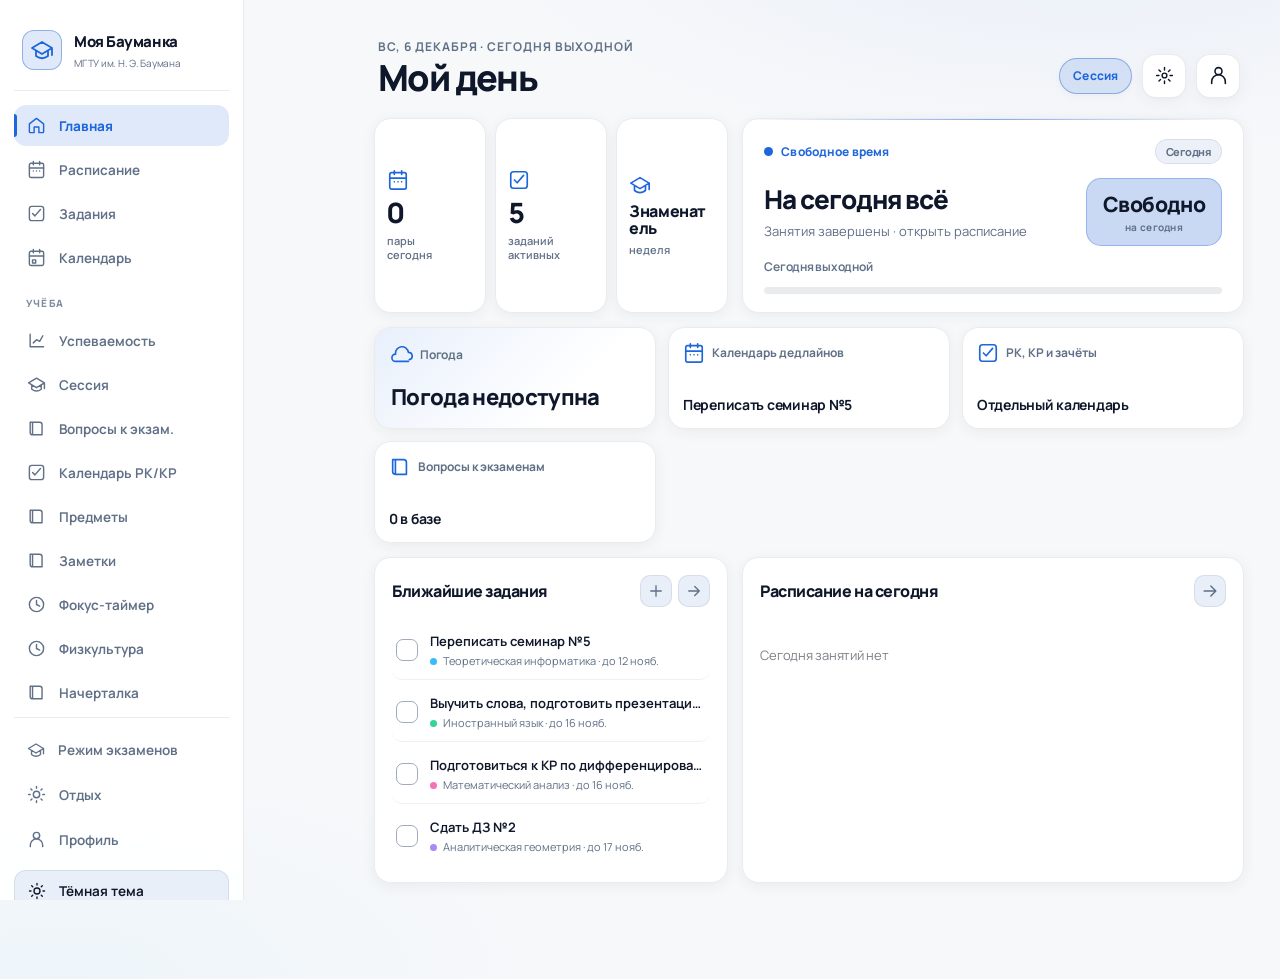
==== preview.html @ fd0f9840 "Add files via upload" ====
<!doctype html><html lang="ru"><head><meta charset="utf-8"><meta name="viewport" content="width=device-width,initial-scale=1,viewport-fit=cover"><meta name="theme-color" content="#F4F4F0"><meta name="apple-mobile-web-app-capable" content="yes"><meta name="apple-mobile-web-app-status-bar-style" content="black-translucent"><title>Моя Бауманка · 3.3.1 BMSTU SNOW · Student UI</title><link rel="manifest" href="manifest.webmanifest"><link rel="stylesheet" href="styles.css?v=3310"><link rel="stylesheet" href="reborn.css?v=3310"></head><body><div id="app"></div><script src="seed.js?v=3310"></script><script src="horoscope.js?v=3310"></script><script src="app.js?v=3310" defer></script></body></html>
---- styles.css ----
@import url('https://fonts.googleapis.com/css2?family=Manrope:wght@400;500;600;700;800&display=swap');
:root{font-family:Manrope,-apple-system,BlinkMacSystemFont,'Segoe UI',sans-serif;font-synthesis:none;--bg:#07121f;--surface:#122238;--raised:#1b3049;--line:#314761;--text:#f3f8ff;--muted:#a5b8d0;--accent:#78b7ff;--blue:#347fe5;--glow:#377bdb44;--nav:#0d2034dd;--glass:#142b44c9;--shadow:0 14px 42px #0005;color-scheme:dark}
:root[data-theme=light]{--bg:#edf3fb;--surface:#fff;--raised:#e8f0fa;--line:#cfdbeb;--text:#193451;--muted:#647b97;--accent:#236ac0;--blue:#2676d4;--glow:#6bafff38;--nav:#f7fbffdf;--glass:#ffffffc8;--shadow:0 12px 35px #325a8419;color-scheme:light}
*{box-sizing:border-box}html{background:var(--bg)}body{margin:0;min-height:100vh;background:radial-gradient(ellipse 85% 32% at 90% -3%,var(--glow),transparent),radial-gradient(ellipse 80% 48% at 0% 85%,#3673b514,transparent),var(--bg);color:var(--text)}button,input,select,textarea{font:inherit}button{cursor:pointer}button:focus-visible,input:focus-visible{outline:2px solid var(--accent);outline-offset:3px}button:active{transform:scale(.975)}a{color:var(--accent)}.shell{max-width:1100px;margin:auto;padding:calc(env(safe-area-inset-top) + 18px) 18px calc(120px + env(safe-area-inset-bottom))}.top{display:flex;justify-content:space-between;align-items:center;gap:14px;margin-bottom:22px;min-height:52px}.top-left{min-width:0}.kicker{font-size:10px;font-weight:800;letter-spacing:2.1px;color:var(--accent);text-transform:uppercase}.top h1{font-size:clamp(27px,4vw,38px);letter-spacing:-1.5px;line-height:1.12;margin:6px 0 0}.avatar{width:48px;height:48px;border-radius:50%;border:2px solid #b7d8ff7c;background:var(--raised);color:var(--accent);display:grid;place-items:center;overflow:hidden;flex:none;box-shadow:0 5px 16px #0003}.avatar img{width:100%;height:100%;object-fit:cover}.icon{width:22px;height:22px;display:inline-block;vertical-align:middle;stroke:currentColor;fill:none;stroke-width:1.8;stroke-linecap:round;stroke-linejoin:round}.muted{color:var(--muted)}.small{font-size:12px}.sub{font-size:13px;color:var(--muted);line-height:1.65}.layout{display:grid;grid-template-columns:minmax(0,1.16fr) minmax(0,.84fr);gap:18px}.stack{display:grid;gap:15px;align-content:start}.panel{background:var(--surface);border:1px solid var(--line);border-radius:22px;padding:18px;box-shadow:var(--shadow);min-width:0}.glass{background:var(--glass);backdrop-filter:blur(22px) saturate(145%);-webkit-backdrop-filter:blur(22px) saturate(145%);box-shadow:inset 0 1px 0 #ffffff20,var(--shadow)}.panel h2,.section h2{font-size:17px;letter-spacing:-.4px;margin:0 0 12px}.section-head{display:flex;align-items:center;justify-content:space-between;gap:10px;margin:23px 1px 11px}.section-head h2{font-size:17px;margin:0}.hero{height:270px;border-radius:25px;position:relative;overflow:hidden;border:1px solid #91b9e06e;box-shadow:0 16px 40px #0005;background:#10253b}.hero:before{content:"";position:absolute;inset:0;background:linear-gradient(0deg,#061321ed,transparent 80%),url('campus-art.jpg') center 44%/cover;animation:photo 1.4s ease-out both}.hero-caption{position:absolute;bottom:17px;left:17px;right:17px;display:flex;justify-content:space-between;align-items:end;gap:10px;color:white}.hero-title{display:flex;align-items:center;gap:11px}.crest{border:1px solid #d9ecff9c;background:#ffffff26;border-radius:13px;width:42px;height:42px;display:grid;place-items:center;font-size:25px;font-weight:800}.hero b{font-size:15px}.hero small{font-size:10px;color:#d9eaff;display:block;margin-top:3px}.weather{background:#0b263ee3;border:1px solid #a7c6e368;color:white;border-radius:12px;padding:8px 10px;font-size:11px;white-space:nowrap}.lesson-focus{background:linear-gradient(125deg,#1b4c85,#10263f);color:#fff;border:1px solid #6eacff88;overflow:hidden;position:relative}.lesson-focus:after{content:"";position:absolute;right:-80px;top:-100px;width:240px;height:240px;border-radius:50%;background:#6cbdff13;filter:blur(22px);pointer-events:none}.lesson-focus h2{font-size:25px;line-height:1.22;margin:12px 0;color:#fff}.lesson-focus .sub{color:#d1e2f7}.progress{height:5px;background:#ffffff35;border-radius:20px;overflow:hidden;margin-top:12px}.progress i{display:block;height:100%;background:linear-gradient(90deg,#68a7ff,#b7e7ff);border-radius:20px;transition:width .5s ease}.between{display:flex;align-items:center;justify-content:space-between;gap:10px}.quick{display:grid;grid-template-columns:repeat(3,minmax(0,1fr));gap:9px}.quick button{display:flex;flex-direction:column;align-items:center;justify-content:center;gap:10px;min-height:86px;background:var(--surface);border:1px solid var(--line);border-radius:17px;color:var(--text);box-shadow:var(--shadow)}.quick button .icon{color:var(--accent);width:25px;height:25px}.quick button span{font-size:11px;font-weight:800}.metrics{display:grid;grid-template-columns:repeat(2,minmax(0,1fr));gap:10px}.metric{padding:15px;background:var(--surface);border:1px solid var(--line);border-radius:19px;box-shadow:var(--shadow)}.metric strong{font-size:30px;letter-spacing:-1px;display:block;margin:9px 0}.metric small{font-size:11px;color:var(--muted)}.list{display:grid;gap:9px}.list-row{background:var(--surface);border:1px solid var(--line);border-radius:17px;padding:14px;display:flex;align-items:center;gap:12px;min-width:0}.list-row .body{flex:1;min-width:0}.list-row strong{display:block;font-size:13px;line-height:1.45}.list-row small{display:block;font-size:11px;color:var(--muted);margin-top:4px;line-height:1.5}.symbol{width:37px;height:37px;flex:none;border-radius:12px;background:var(--raised);display:grid;place-items:center;color:var(--accent);font-weight:800}.pill{font-size:11px;color:var(--accent);background:var(--raised);border:1px solid var(--line);padding:7px 10px;border-radius:99px;white-space:nowrap}.btn{background:var(--raised);border:1px solid var(--line);color:var(--text);border-radius:12px;padding:10px 13px;font-size:12px;font-weight:800}.btn.primary{background:var(--blue);color:white;border-color:#7bbaff}.btn.danger{color:#f39b9b}.btn:disabled{opacity:.4;cursor:default}.row-actions{display:flex;gap:8px;flex-wrap:wrap}.tabs{display:flex;gap:7px;padding:5px;border:1px solid var(--line);border-radius:17px;background:var(--surface);margin-bottom:15px}.tabs button{flex:1;background:transparent;border:0;color:var(--muted);border-radius:12px;padding:10px 5px;font-size:12px;font-weight:800}.tabs button.selected{background:var(--blue);color:white;box-shadow:0 3px 13px #236fce45}.subject{padding:0;overflow:hidden}.subject>button{display:flex;align-items:center;gap:11px;width:100%;text-align:left;padding:14px;border:0;background:transparent;color:var(--text)}.subject .name{flex:1;min-width:0;font-size:13px;font-weight:800;line-height:1.4}.subject-detail{padding:0 14px 15px;animation:reveal .28s ease}.field{display:flex;gap:9px;align-items:center;justify-content:space-between;padding:10px 0;border-top:1px solid var(--line)}.field label{font-size:12px;color:var(--muted)}.field input{width:76px;text-align:center}.input,select,textarea{background:var(--raised);border:1px solid var(--line);border-radius:11px;color:var(--text);padding:10px 12px;min-width:0}.input:focus{border-color:var(--accent)}.form-grid{display:grid;grid-template-columns:repeat(2,minmax(0,1fr));gap:10px}.form-grid label{font-size:11px;color:var(--muted);display:grid;gap:6px}.form-grid .wide{grid-column:1/-1}.form-grid input,.form-grid select,.form-grid textarea{width:100%}.calendar{display:grid;grid-template-columns:repeat(7,minmax(0,1fr));gap:5px}.day{aspect-ratio:1;min-height:36px;border:1px solid var(--line);border-radius:12px;background:var(--surface);color:var(--text);font-size:12px}.day.active{background:var(--blue);color:#fff;border-color:#78b9ff}.day.has{box-shadow:inset 0 -3px 0 var(--accent)}.day:disabled{opacity:0;pointer-events:none}.weeklabel{text-align:center;color:var(--muted);font-size:10px;padding:7px 0}.nav{position:fixed;bottom:calc(10px + env(safe-area-inset-bottom));left:50%;transform:translateX(-50%);width:min(calc(100% - 26px),480px);padding:5px;display:grid;grid-template-columns:repeat(5,1fr);border-radius:25px;background:var(--nav);border:1px solid var(--line);backdrop-filter:blur(30px) saturate(150%);-webkit-backdrop-filter:blur(30px) saturate(150%);box-shadow:0 15px 35px #0006;z-index:50}.nav-indicator{position:absolute;left:5px;top:5px;bottom:5px;width:calc((100% - 10px)/5);border-radius:20px;background:linear-gradient(135deg,#4ba4ff,#1c62bc);box-shadow:inset 0 1px 0 #ffffff80,0 4px 15px #378be970;transition:transform .34s cubic-bezier(.2,.8,.2,1)}.nav button{position:relative;z-index:1;background:none;border:0;color:var(--muted);height:52px;display:grid;place-items:center}.nav button.active{color:white}.nav button .icon{width:25px;height:25px}.sheet-backdrop{position:fixed;inset:0;background:#020a13b9;z-index:90;display:grid;align-items:end;justify-items:center;animation:fade .2s ease}.sheet{background:var(--surface);border:1px solid var(--line);border-radius:25px 25px 0 0;padding:22px 20px calc(24px + env(safe-area-inset-bottom));width:min(100%,650px);max-height:85vh;overflow:auto;box-shadow:0 -10px 55px #0005;animation:sheet .32s cubic-bezier(.2,.8,.2,1)}.sheet h2{margin:0 0 16px;font-size:22px}.toast{position:fixed;top:calc(env(safe-area-inset-top) + 16px);left:50%;transform:translateX(-50%);background:var(--glass);border:1px solid var(--line);color:var(--text);padding:12px 20px;border-radius:16px;z-index:150;box-shadow:var(--shadow);backdrop-filter:blur(20px);font-size:12px;font-weight:800;animation:fade .2s ease}.page{animation:enter .32s cubic-bezier(.2,.8,.2,1)}.empty{color:var(--muted);font-size:13px;padding:20px;text-align:center}.profile-photo{width:75px;height:75px;border-radius:22px;object-fit:cover;background:var(--raised)}.toggle{display:flex;gap:8px;flex-wrap:wrap}.toggle button.active{background:var(--blue);color:white}.status{color:var(--muted);font-size:11px}.status strong{color:var(--text)}@keyframes enter{from{opacity:0;transform:translateY(11px);filter:blur(4px)}to{opacity:1;transform:translateY(0);filter:blur(0)}}@keyframes reveal{from{opacity:0;transform:translateY(-8px)}to{opacity:1;transform:translateY(0)}}@keyframes fade{from{opacity:0}to{opacity:1}}@keyframes sheet{from{transform:translateY(35px);opacity:.7}to{transform:translateY(0);opacity:1}}@keyframes photo{from{transform:scale(1.09)}to{transform:scale(1)}}@media(max-width:740px){.layout{grid-template-columns:1fr}.hero{height:235px}.shell{padding-left:15px;padding-right:15px}.top{margin-bottom:17px}}@media(max-width:380px){.hero b{font-size:12px}.weather{font-size:10px}.quick button span{font-size:10px}.shell{padding-left:11px;padding-right:11px}}@media(prefers-reduced-motion:reduce){*,*:before,*:after{animation:none!important;transition:none!important;scroll-behavior:auto!important}}


/* NOVA After Hours */
.fun-page{max-width:1000px;margin:auto}.fun-intro{margin-bottom:20px}.fun-intro h2{font-size:clamp(25px,5vw,38px);letter-spacing:-1px;margin:10px 0}.fun-intro p{font-size:13px;color:var(--muted)}.fun-grid{display:grid;grid-template-columns:repeat(2,minmax(0,1fr));gap:16px;align-items:start}.fun-grid .panel{min-height:475px}.fun-grid h2{font-size:22px;margin:8px 0 14px}.hamster-panel{text-align:center;background:radial-gradient(ellipse at 50% 35%,#458ddd25,transparent 70%),var(--surface)}.hamster-panel>.between{text-align:left}.hamster-panel>.sub{text-align:left}.hamster-button{position:relative;display:grid;place-items:center;margin:30px auto 20px;width:194px;height:194px;border-radius:50%;border:1px solid #9ac4ff85;background:radial-gradient(circle at 35% 20%,#d7ecff,#5f9ed8 58%,#235d9a);box-shadow:0 18px 40px #0005,inset 0 5px 12px #fff7;touch-action:manipulation;transition:transform .14s ease}.hamster-button:active{transform:scale(.9)}.hamster-button.bop{animation:hamster-bop .24s cubic-bezier(.2,1.5,.5,1)}@keyframes hamster-bop{50%{transform:scale(.91) rotate(-4deg)}}.hamster-face{position:relative;display:block;width:136px;height:126px;border-radius:49% 49% 44% 44%;background:radial-gradient(circle at 50% 63%,#ffe8c3 0 42%,#c57c4c 75%);border:3px solid #8e4c32;box-shadow:inset 0 8px 14px #fff5,0 5px 10px #0002}.hamster-ear{position:absolute;width:43px;height:45px;top:-20px;border:7px solid #a96945;border-radius:50%;background:#f2b8a6;z-index:-1}.hamster-ear.left{left:5px}.hamster-ear.right{right:5px}.hamster-eye{position:absolute;top:43px;width:12px;height:16px;border-radius:50%;background:#2a1d20;box-shadow:2px -3px 0 -1px #fff}.hamster-eye.left{left:34px}.hamster-eye.right{right:34px}.hamster-nose{position:absolute;left:50%;top:68px;transform:translateX(-50%);background:#bd6573;width:13px;height:10px;border-radius:60% 60% 80% 80%;z-index:2}.hamster-cheek{position:absolute;top:70px;width:35px;height:27px;border-radius:50%;background:#f6c1a3}.hamster-cheek.left{left:11px}.hamster-cheek.right{right:11px}.hamster-mouth{position:absolute;top:76px;left:50%;transform:translateX(-50%);color:#7d4c40;font-size:28px;line-height:1}.hamster-score-label{font-size:10px;letter-spacing:2px;color:var(--muted);font-weight:800}.hamster-score{font-size:40px;font-weight:800;letter-spacing:-1px;margin:4px 0 12px;font-variant-numeric:tabular-nums}.fun-select-label{display:grid;gap:8px;font-size:12px;color:var(--muted);margin:20px 0}.fun-select-label select{width:100%;font-size:14px}.zodiac-orbit{position:relative;margin:12px auto 20px;display:flex;flex-direction:column;justify-content:center;align-items:center;width:170px;height:170px;border:1px solid #82adff55;border-radius:50%;background:radial-gradient(circle,#2d6aa55a,#13253b11 65%,transparent);box-shadow:0 0 0 12px #70a7ff0a,inset 0 0 40px #72b5ff23}.zodiac-orbit:before{content:"";position:absolute;inset:13px;border:1px dashed #87b9ff50;border-radius:50%;animation:zodiac-spin 40s linear infinite}.zodiac-star{font-size:35px;color:#8ac4ff}.zodiac-name{font-size:22px;font-weight:800;margin-top:4px}.zodiac-date{font-size:11px;color:var(--muted);margin-top:6px}.horoscope-message{background:var(--raised);border:1px solid var(--line);border-radius:15px;padding:17px;line-height:1.7;font-size:14px;font-weight:600;margin-bottom:14px}@keyframes zodiac-spin{to{transform:rotate(360deg)}}.fun-profile-link{display:flex;align-items:center;gap:12px;width:100%;padding:14px 16px;margin-bottom:14px;border:1px solid var(--line);border-radius:16px;background:var(--surface);color:var(--text);font-size:14px;font-weight:800}.fun-profile-link svg{color:var(--accent)}.fun-profile-link span{margin-left:auto;color:var(--muted);font-size:11px;font-weight:500}@media(max-width:700px){.fun-grid{grid-template-columns:1fr}.fun-grid .panel{min-height:0}.fun-page .hamster-panel{padding-bottom:25px}}@media(prefers-reduced-motion:reduce){.zodiac-orbit:before,.hamster-button.bop{animation:none!important}}

/* After Hours: chaotic horoscope */
.fun-chaos{margin:16px 0 12px;padding:13px;border-radius:15px;background:rgba(126,91,205,.11);border:1px solid rgba(172,144,255,.26)}
.fun-chaos .between{gap:10px;font-size:10px;letter-spacing:.7px;font-weight:800;color:var(--muted,#b6c5db)}
.fun-chaos strong{font-size:18px;color:#d1a8ff}.fun-chaos-track{height:8px;margin-top:11px;border-radius:99px;background:rgba(145,126,175,.24);overflow:hidden}
.fun-chaos-track i{display:block;height:100%;border-radius:99px;background:linear-gradient(90deg,#7d8eff,#c76df7,#ff8b8b);animation:funfill .65s cubic-bezier(.2,.8,.2,1) both}
.fun-advice{margin:12px 0 16px;padding:13px 15px;border-left:3px solid #a77bf7;border-radius:8px 14px 14px 8px;background:rgba(141,108,212,.12);line-height:1.5;font-size:13px}
.horoscope-message{line-height:1.6;font-size:15px}
@keyframes funfill{from{transform:scaleX(.1);transform-origin:left}to{transform:scaleX(1);transform-origin:left}}
@media(prefers-reduced-motion:reduce){.fun-chaos-track i{animation:none}}

/* v17.3 compact home without university banner */
.shell>.top{margin-bottom:16px}.page>.layout{margin-top:4px}
@media(max-width:740px){.shell{padding-top:calc(env(safe-area-inset-top) + 12px)}}

/* v17.4: motion, adaptive desktop and performance layer */
@keyframes nova-page-in{from{opacity:.55;transform:translate3d(0,9px,0)}to{opacity:1;transform:translate3d(0,0,0)}}
@keyframes nova-card-in{from{opacity:0;transform:translate3d(0,12px,0) scale(.985)}to{opacity:1;transform:translate3d(0,0,0) scale(1)}}
.page-enter{animation:nova-page-in .28s cubic-bezier(.22,1,.36,1) both}
.page-enter .panel,.page-enter .section{animation:nova-card-in .42s cubic-bezier(.22,1,.36,1) both}
.page-enter .panel:nth-child(2){animation-delay:45ms}
.page-enter .panel:nth-child(3){animation-delay:85ms}
.page-enter .panel:nth-child(n+4){animation-delay:110ms}
.panel,.glass{transition:border-color .2s ease,background-color .2s ease,box-shadow .25s ease}
button,[data-action]{-webkit-tap-highlight-color:transparent;touch-action:manipulation}
button{transition:transform .16s cubic-bezier(.2,.8,.2,1),background-color .2s ease,box-shadow .2s ease}
button:active{transform:scale(.97)}
@media (hover:hover) and (pointer:fine){button:hover{filter:brightness(1.07)}.panel[data-action]:hover{transform:translateY(-2px);box-shadow:0 18px 45px #0002}}
@media(min-width:1150px){
 .shell{max-width:1440px;padding:40px 48px 90px}
 .layout{grid-template-columns:minmax(0,1.3fr) minmax(330px,.7fr);gap:26px}
 .stack{gap:22px}
 .panel{padding:24px;border-radius:24px}
 .top h1{font-size:42px}
 #nova-nav{position:fixed;left:20px;top:50%;transform:translateY(-50%);z-index:20}
 #nova-nav nav{position:static!important;transform:none!important;display:flex;flex-direction:column;max-width:76px;width:76px;gap:8px;padding:12px 8px}
 body{padding-left:94px}
}
@media(min-width:1600px){.shell{max-width:1540px}}
@media(max-width:700px){.shell{padding-left:16px;padding-right:16px}}
@media(prefers-reduced-motion:reduce){
 *,*::before,*::after{animation-duration:.01ms!important;animation-iteration-count:1!important;transition-duration:.01ms!important;scroll-behavior:auto!important}
}
@media(min-width:1150px){
 #nova-nav .nav{position:static;left:auto;bottom:auto;transform:none;width:76px;display:flex;flex-direction:column;gap:7px;padding:8px;border-radius:24px}
 #nova-nav .nav-indicator{display:none}
 #nova-nav .nav button{width:58px;height:58px;border-radius:17px;flex:none}
 #nova-nav .nav button.active{background:linear-gradient(135deg,#4ba4ff,#1c62bc);box-shadow:0 4px 15px #378be970}
}

/* v17.5 hotfix: stable weather status, no periodic full-page animation */
.weather-chip{display:inline-flex;align-items:center;margin-top:10px;padding:7px 12px;border:1px solid var(--line);border-radius:999px;background:var(--raised);color:var(--text);font-size:13px;font-weight:600;line-height:1.2}

/* v17.6: prevent input focus jumps and animated rerenders */
.subject .subject-detail{overflow-anchor:auto}
.subject input:focus-visible{outline:2px solid var(--accent,#60a5fa);outline-offset:2px}

/* v17.7: interactive affordances without triggering clicks */
@media (hover:hover) and (pointer:fine){
 button:not(:disabled),[role="button"],[data-action]{transition:background-color .2s ease,border-color .2s ease,box-shadow .22s ease,filter .2s ease,transform .22s cubic-bezier(.2,.8,.2,1)}
 button:not(:disabled):hover,[role="button"]:hover,[data-action]:hover{filter:brightness(1.11);box-shadow:0 0 0 1px color-mix(in srgb,var(--accent) 35%,transparent),0 8px 24px #0002}
 .quick button:hover,.tabs button:hover,.btn:hover{transform:translateY(-2px)}
 #nova-nav .nav button:hover{background:color-mix(in srgb,var(--accent) 18%,transparent);transform:scale(1.07)}
 #nova-nav .nav button.active:hover{filter:brightness(1.15)}
 .subject>button:hover{background:var(--raised)}
}
@media(min-width:1150px){
 .shell{width:100%;max-width:1480px}
 .layout{grid-template-columns:minmax(0,1.1fr) minmax(0,.9fr)}
 .list,.panel,.metrics{min-width:0}
 .list-row .body{min-width:0;overflow-wrap:anywhere}
 .tabs{overflow-x:auto}
 .sheet{border-radius:24px;max-height:min(85vh,850px)}
}
@media(max-width:740px){
 input,textarea,select{font-size:16px!important}
 .sheet{max-height:calc(100dvh - env(safe-area-inset-top) - 18px);overscroll-behavior:contain}
}
html{overflow-anchor:auto}
#nova-content{min-width:0}
#nova-content .page{animation:none}
#nova-content.page-enter .page{animation:nova-page-in .25s cubic-bezier(.22,1,.36,1) both}
@media(prefers-reduced-motion:reduce){#nova-content.page-enter .page{animation:none!important}}

/* v18 NOVA SOFT GLASS: soft design tokens and theme presets */
:root{--radius-xl:38px;--radius-md:24px;--custom-accent:#74d7cf;--custom-opacity:.88;--custom-wallpaper:none}
:root[data-theme=alt]{--bg:#160d23;--surface:#2b1a3b;--raised:#402950;--line:#6a447b;--text:#fff2ff;--muted:#cbb1d6;--accent:#e4a0ff;--blue:#a64fce;--glow:#b958e34d;--nav:#261333e8;--glass:#321a43d9;--shadow:0 15px 44px #08020c70;color-scheme:dark}
:root[data-theme=custom]{--bg:#102b31;--surface:#1b3c41;--raised:#2a4e51;--line:#477073;--text:#f0fffc;--muted:#b3d2ce;--accent:var(--custom-accent);--blue:var(--custom-accent);--glow:#3a9b9050;--nav:#153239e8;--glass:#214449d9;--shadow:0 15px 44px #061a1b55;color-scheme:dark}
body{background-image:linear-gradient(135deg,transparent 45%,var(--glow)),radial-gradient(ellipse 85% 32% at 90% -3%,var(--glow),transparent),var(--custom-wallpaper);background-size:cover;background-attachment:fixed}
:root[data-theme=alt] body{background-image:radial-gradient(circle at 85% 5%,#e35baf38,transparent 42%),radial-gradient(circle at 0% 80%,#8056d43b,transparent 55%),var(--custom-wallpaper)}
.panel{border-radius:var(--radius-xl)}.hero,.lesson-focus{border-radius:38px}.metric,.quick button,.list-row,.subject,.tabs,.weather-chip{border-radius:var(--radius-md)}.btn,.input,select,textarea,.symbol,.day,.tabs button{border-radius:18px}.sheet{border-radius:38px 38px 0 0}.nav{border-radius:36px}.nav-indicator{border-radius:30px}.profile-photo{border-radius:28px}
.panel,.btn,.quick button,.metric,.list-row,.nav,.tabs button{transition:background-color .3s ease,border-color .3s ease,box-shadow .3s ease,transform .3s cubic-bezier(.22,1,.36,1),color .3s ease}
.nav{transition:transform .38s cubic-bezier(.22,1,.36,1),opacity .3s ease,background-color .3s ease;will-change:transform}
@media(max-width:1149px){html.nav-hidden .nav{transform:translate(-50%,calc(100% + 30px + env(safe-area-inset-bottom)));opacity:0;pointer-events:none}}
@media(min-width:1150px){html.nav-hidden .nav{transform:none;opacity:1}.panel{border-radius:38px}}
.theme-grid{display:grid;grid-template-columns:repeat(2,minmax(0,1fr));gap:10px}.theme-choice{display:flex;flex-direction:column;align-items:flex-start;gap:5px;padding:12px;background:var(--raised);border:1px solid var(--line);border-radius:24px;color:var(--text);text-align:left}.theme-choice.selected{border-color:var(--accent);box-shadow:0 0 0 2px var(--glow)}.theme-choice small{font-size:11px;color:var(--muted)}.theme-swatch{display:grid;place-items:center;width:100%;height:56px;border-radius:16px;font-size:24px}.swatch-dark{background:linear-gradient(135deg,#091523,#3c608a);color:#acd4ff}.swatch-light{background:linear-gradient(135deg,#fff,#bddcff);color:#3476be}.swatch-alt{background:linear-gradient(135deg,#1b0929,#9d3fb8);color:#ffd3fa}.swatch-custom{background:linear-gradient(135deg,#23636a,#dc89cb);color:#fff}.custom-controls{display:grid;gap:12px;margin-top:16px;padding-top:14px;border-top:1px solid var(--line)}.custom-controls label{display:flex;align-items:center;justify-content:space-between;gap:12px;font-size:12px}.custom-controls input[type=color]{width:52px;height:36px;background:none;border:0}.custom-controls input[type=range]{max-width:130px;accent-color:var(--accent)}
:root[data-theme=custom] .panel{background:color-mix(in srgb,var(--surface) var(--custom-opacity),transparent);backdrop-filter:blur(16px);-webkit-backdrop-filter:blur(16px)}
:root[data-theme=alt] .hero{border-color:#c776d2a8}:root[data-theme=alt] .nav-indicator{background:linear-gradient(135deg,#ed9cff,#8c43d2)}
@media(prefers-reduced-motion:reduce){.nav,.panel,.btn,.quick button,.metric,.list-row{transition:none!important}}

/* v18.1: Brotherhood hamster wardrobe */
.hamster-wardrobe{margin-top:26px;text-align:left;border-top:1px solid var(--line);padding-top:20px}.hamster-wardrobe h3{margin:0;font-size:18px}.hamster-wardrobe>.sub{margin:10px 0 14px}.hamster-skins{display:grid;grid-template-columns:repeat(3,minmax(0,1fr));gap:10px}.hamster-skin-card{min-width:0;display:flex;flex-direction:column;gap:7px;align-items:center;text-align:center;padding:10px 6px;background:var(--raised);border:1px solid var(--line);border-radius:22px}.hamster-skin-card.equipped{border-color:var(--accent);box-shadow:0 0 0 1px var(--accent)}.hamster-skin-card strong{font-size:12px}.hamster-skin-card small{font-size:10px;color:var(--muted)}.hamster-skin-card .btn{font-size:11px;padding:8px 9px;width:100%;justify-content:center}.hamster-skin-card .btn:disabled{opacity:.6;cursor:default}.hamster-skin-preview{width:100%;aspect-ratio:1;border-radius:17px;overflow:hidden;display:grid;place-items:center;background:var(--surface);font-size:38px}.hamster-skin-preview img{width:100%;height:100%;object-fit:cover}.hamster-real-photo{width:158px;height:158px;object-fit:cover;border-radius:50%;border:4px solid #eaf4ff;box-shadow:0 6px 18px #0005;pointer-events:none;user-select:none}.hamster-button:has(.hamster-real-photo){overflow:hidden}.hamster-button:has(.hamster-real-photo) .hamster-real-photo{width:100%;height:100%;border:0}@media(max-width:380px){.hamster-skins{grid-template-columns:repeat(2,minmax(0,1fr))}}

/* v19 Foundation: task manager, notes and focus, shared surface tokens */
:root{--ui-space:12px;--ui-control-radius:18px;--ui-card-radius:var(--radius-xl);--ui-motion:280ms cubic-bezier(.22,1,.36,1)}
.task-tabs{display:flex;gap:8px;margin:0 0 14px}.task-tabs .btn{flex:1;justify-content:center}.task-filters{display:grid;grid-template-columns:1fr 1fr;gap:12px;margin-bottom:16px}.task-filters label{display:grid;gap:6px;color:var(--muted);font-size:12px}.task-filters select{width:100%;min-width:0}.task-item .body{flex:1;min-width:0}.note-card{padding:18px;overflow-wrap:anywhere}.note-card small{color:var(--muted)}.note-body{white-space:pre-wrap;line-height:1.6;margin:12px 0 0}.focus-panel{display:grid;gap:16px}.focus-clock{font-size:clamp(48px,10vw,80px);font-weight:750;letter-spacing:-.04em;text-align:center;font-variant-numeric:tabular-nums}.focus-duration{display:flex;align-items:center;justify-content:space-between;gap:12px}.focus-duration select{max-width:180px}@media(max-width:380px){.task-filters{grid-template-columns:1fr}.task-tabs .btn{font-size:12px;padding:10px 6px}}

/* v19.0.2 mobile layout: constrain study tabs and note form to the viewport. */
html,body{max-width:100%;overflow-x:clip}
#app,#nova-content,#nova-content .page{min-width:0;max-width:100%}
#nova-content .tabs{display:flex;max-width:100%;min-width:0;overflow-x:auto;overflow-y:hidden;overscroll-behavior-x:contain;-webkit-overflow-scrolling:touch;scrollbar-width:none}
#nova-content .tabs::-webkit-scrollbar{display:none}
#nova-content .tabs>button{flex:0 0 auto;white-space:nowrap}
#note-editor{min-width:0;max-width:100%;grid-template-columns:repeat(2,minmax(0,1fr))}
#note-editor label{min-width:0;max-width:100%;overflow:hidden}
#note-editor .input{display:block;width:100%;max-width:100%;min-width:0}
#note-editor textarea{resize:vertical}
@media(max-width:560px){#note-editor{grid-template-columns:minmax(0,1fr)}#note-editor label,#note-editor .wide{grid-column:1/-1}}

/* v19.0.3: compact schedule weekday selector and six visible study destinations */
#nova-content .study-grid{display:grid;grid-template-columns:repeat(3,minmax(0,1fr));gap:8px;padding:0;border:0;background:transparent;overflow:visible;max-width:100%;margin:0 0 18px}
#nova-content .study-grid>button{min-width:0;width:100%;white-space:normal;overflow-wrap:break-word;min-height:44px;flex:none;padding:10px 5px;background:var(--surface);border:1px solid var(--line);border-radius:14px;color:var(--text);font-size:12px;line-height:1.2;box-shadow:none}
#nova-content .study-grid>button.selected{background:var(--blue);border-color:var(--blue);color:white;box-shadow:0 3px 12px #236fce25}
.schedule-days{display:grid;grid-template-columns:repeat(5,minmax(0,1fr));gap:7px;margin-top:12px}
.schedule-days button{min-width:0;min-height:56px;border:0;border-radius:14px;background:var(--raised);color:var(--muted);font-weight:800;font-size:12px;line-height:1.5;padding:7px 2px}
.schedule-days button.selected{background:var(--blue);color:#fff;box-shadow:0 3px 12px #236fce30}
@media(max-width:380px){#nova-content .study-grid{gap:6px}#nova-content .study-grid>button{font-size:11px;padding:9px 3px}.schedule-days{gap:5px}}

/* v19.0.4: persistent springy bottom-nav selection; sidebar stays unchanged. */
@media(max-width:1149px){
#nova-nav .nav-indicator{transition:transform 560ms cubic-bezier(.22,1.35,.32,1),background-color 250ms ease;will-change:transform;transform-origin:center}
#nova-nav .nav-indicator-moving{animation:nav-pill-squish 560ms cubic-bezier(.22,1,.36,1)}
#nova-nav .nav button .icon{transition:transform 320ms cubic-bezier(.2,1.3,.3,1),color 250ms ease}
#nova-nav .nav button.active .icon{transform:scale(1.13)}
@keyframes nav-pill-squish{0%{scale:1 1}35%{scale:1.14 .88}72%{scale:.97 1.045}100%{scale:1 1}}
}
@media(prefers-reduced-motion:reduce){#nova-nav .nav-indicator-moving{animation:none!important}#nova-nav .nav-indicator,#nova-nav .nav button .icon{transition:none!important}}

/* v19.0.5: tactile sliding selection on mobile. */
@media(max-width:1149px){
 #nova-nav .nav button{touch-action:none;-webkit-user-select:none;user-select:none;-webkit-touch-callout:none}
 #nova-nav .nav.nav-dragging .nav-indicator{transition:none!important;animation:none!important;scale:1.12 1.08;box-shadow:inset 0 1px 0 #ffffff90,0 8px 24px #378be9a0}
 #nova-nav .nav.nav-dragging button.drag-hover .icon{transform:scale(1.2);color:#fff}
 #nova-nav .nav .nav-indicator{transition:transform 500ms cubic-bezier(.18,1.15,.3,1),scale 250ms cubic-bezier(.2,1.2,.3,1),box-shadow 250ms ease}
}
@media(prefers-reduced-motion:reduce){#nova-nav .nav.nav-dragging .nav-indicator{scale:1!important}}

/* v19.0.6: bounded liquid selection, press-and-slide touch and tactile controls. */
@media(max-width:1149px){
 #nova-nav .nav{touch-action:none;overscroll-behavior:contain}
 #nova-nav .nav-indicator{left:8px;width:calc((100% - 10px)/5 - 6px);border-radius:29px;transform-origin:center;pointer-events:none}
 #nova-nav .nav button{touch-action:none;-webkit-user-select:none;user-select:none}
 #nova-nav .nav.nav-dragging .nav-indicator{scale:1 1.10;filter:brightness(1.09);box-shadow:inset 0 1px 0 #ffffff90,0 7px 20px #378be970}
 #nova-nav .nav.nav-dragging button.drag-hover .icon{transform:scale(1.15)}
}
/* Subtle press response for actionable controls, excluding destructive/disabled buttons. */
@media(hover:hover) and (pointer:fine){.btn:not(:disabled):hover,.quick button:hover,.tabs button:hover,.study-grid button:hover{filter:brightness(1.06);transform:translateY(-1px)}}
.btn:not(:disabled),.quick button,.tabs button,.study-grid button,.day,.schedule-days button{transition:transform .25s cubic-bezier(.2,1.3,.3,1),filter .25s ease,box-shadow .25s ease}
.btn:not(:disabled):active,.quick button:active,.tabs button:active,.study-grid button:active,.day:active,.schedule-days button:active{transform:scale(.955);filter:brightness(1.08)}
@media(prefers-reduced-motion:reduce){.btn,.quick button,.tabs button,.study-grid button,.day,.schedule-days button{transition:none!important}}

/* v20.0 Alpha: Hybrid minimal. Isolated home redesign; legacy screens untouched. */
.home-v20{--home-radius:20px;max-width:100%;padding-top:4px}
.home-intro{display:flex;align-items:flex-end;justify-content:space-between;gap:12px;margin:4px 0 30px}
.home-eyebrow{display:block;font-size:12px;font-weight:650;color:var(--muted);text-transform:capitalize}
.home-intro h2{font-size:clamp(30px,5vw,40px);letter-spacing:-1.5px;line-height:1.12;margin:8px 0 6px}
.home-intro p{margin:0;color:var(--muted);font-size:13px}
.home-day-count{font-size:12px;white-space:nowrap;color:var(--accent);font-weight:700;background:var(--raised);border:1px solid var(--line);border-radius:100px;padding:8px 12px}
.home-layout{display:grid;grid-template-columns:minmax(0,1.5fr) minmax(250px,.85fr);gap:28px;align-items:start}
.home-main,.home-aside{min-width:0}.home-section-title{display:flex;justify-content:space-between;align-items:center;gap:10px;margin:0 0 12px}
.home-section-title:not(:first-child){margin-top:28px}
.home-section-title h3{font-size:17px;letter-spacing:-.5px;margin:0;font-weight:800}
.home-link{background:none;border:0;color:var(--accent);font-size:12px;font-weight:700;padding:7px 0;white-space:nowrap;display:inline-flex;align-items:center;gap:3px}
.home-link .icon{width:15px;height:15px}
.home-next{width:100%;text-align:left;position:relative;display:flex;flex-direction:column;gap:9px;padding:22px 48px 22px 22px;background:var(--surface);border:1px solid var(--line);border-radius:var(--home-radius);color:var(--text);box-shadow:0 4px 18px #00000008}
.home-next-label{display:flex;align-items:center;gap:8px;color:var(--accent);font-size:12px;font-weight:750}
.home-status-dot{width:7px;height:7px;background:var(--accent);border-radius:50%}
.home-next strong{font-size:20px;line-height:1.32;letter-spacing:-.55px}
.home-next-meta{font-size:13px;color:var(--muted)}
.home-next-arrow{position:absolute;right:20px;top:50%;transform:translateY(-50%);color:var(--muted)}
.home-task-list{background:var(--surface);border:1px solid var(--line);border-radius:var(--home-radius);overflow:hidden}
.home-task{width:100%;display:flex;align-items:center;text-align:left;gap:13px;padding:16px 18px;background:transparent;border:0;color:var(--text)}
.home-task+.home-task{border-top:1px solid var(--line)}
.home-task-marker{width:17px;height:17px;border:1.5px solid var(--muted);border-radius:6px;flex:none}
.home-task-copy{min-width:0;flex:1;display:flex;flex-direction:column;gap:4px}
.home-task-copy strong{font-size:13px;line-height:1.4;font-weight:700}
.home-task-copy small{color:var(--muted);font-size:11px}
.home-task>.icon{color:var(--muted);width:17px;height:17px;flex:none}
.home-empty{padding:22px;color:var(--muted);font-size:13px}
.home-actions{display:grid;gap:8px}
.home-actions button,.home-fun{width:100%;display:flex;align-items:center;gap:12px;text-align:left;border:1px solid var(--line);border-radius:15px;padding:13px 15px;background:var(--surface);color:var(--text);font-size:13px;font-weight:750}
.home-actions button>.icon:first-child,.home-fun>.icon:first-child{color:var(--accent);width:19px;height:19px}
.home-actions button span,.home-fun span{flex:1}
.home-actions button>.icon:last-child,.home-fun>.icon:last-child{width:15px;height:15px;color:var(--muted)}
.home-fun{margin-top:12px;background:var(--raised)}
.home-v20 button{transition:background-color .18s ease,transform .22s cubic-bezier(.2,1.2,.3,1),border-color .18s ease}
@media(hover:hover){.home-v20 button:hover{border-color:var(--accent);background:var(--raised)}}
@media(max-width:740px){.home-layout{grid-template-columns:minmax(0,1fr);gap:24px}.home-intro{margin-bottom:25px}.home-intro h2{font-size:31px}.home-intro p{font-size:12px}.home-next{padding:19px 42px 19px 18px}.home-next strong{font-size:18px}.home-actions{grid-template-columns:repeat(2,minmax(0,1fr))}.home-actions button{padding:13px 11px;gap:7px}.home-actions button>.icon:last-child{display:none}.home-section-title:not(:first-child){margin-top:25px}}
@media(max-width:370px){.home-intro{align-items:flex-start}.home-day-count{padding:7px 8px;font-size:11px}.home-actions{grid-template-columns:1fr 1fr}}
@media(prefers-reduced-motion:reduce){.home-v20 button{transition:none!important}}

/* v20.0 Beta: genuinely new, calm interface system; preserve old functionality. */
:root{--v2-ease:cubic-bezier(.22,1,.36,1);--v2-fast:180ms;--v2-normal:340ms;--v2-slow:520ms}
.v2-screen{max-width:940px;margin-inline:auto}.v2-page-heading{display:flex;justify-content:space-between;align-items:center;gap:18px;margin:10px 0 28px}.v2-overline{font-size:10px;letter-spacing:1.6px;font-weight:750;color:var(--muted);text-transform:uppercase}.v2-page-heading h2{font-size:clamp(32px,5vw,48px);letter-spacing:-1.8px;line-height:1.12;font-weight:780;margin:9px 0 8px}.v2-page-heading p{color:var(--muted);font-size:13px;margin:0}.v2-today,.v2-outline{border:1px solid var(--line);border-radius:14px;background:var(--surface);color:var(--text);padding:11px 14px;font-size:12px;font-weight:700;white-space:nowrap}.v2-weekbar{display:flex;align-items:center;gap:9px;margin-bottom:34px}.v2-days{display:grid;grid-template-columns:repeat(5,minmax(0,1fr));gap:8px;flex:1}.v2-day{border:1px solid transparent;border-radius:17px;background:var(--raised);color:var(--text);min-height:70px;display:grid;place-content:center;gap:4px;text-align:center}.v2-day span{font-size:11px;color:var(--muted)}.v2-day strong{font-size:21px;font-weight:750}.v2-day.is-current{background:var(--accent);color:white;box-shadow:0 8px 22px #327bd528}.v2-day.is-current span{color:white}.v2-week-arrow{flex:none;width:32px;height:42px;display:grid;place-items:center;background:transparent;border:0;color:var(--muted)}.v2-week-arrow:first-child .icon{transform:rotate(180deg)}.v2-week-arrow .icon{width:18px}.v2-schedule-head{display:flex;justify-content:space-between;align-items:end;gap:10px;margin-bottom:19px}.v2-schedule-head h3{font-size:24px;letter-spacing:-.8px;margin:5px 0 0}.v2-timeline{position:relative;display:grid;gap:0}.v2-lesson{display:grid;grid-template-columns:57px 19px minmax(0,1fr);gap:11px;min-height:111px}.v2-time{display:flex;flex-direction:column;gap:5px;padding-top:17px}.v2-time strong{font-size:13px}.v2-time span{font-size:11px;color:var(--muted)}.v2-timeline-marker{display:flex;flex-direction:column;align-items:center;padding-top:23px}.v2-timeline-marker:after{content:'';flex:1;width:1px;background:var(--line);margin-top:6px}.v2-lesson:last-child .v2-timeline-marker:after{background:transparent}.v2-timeline-marker i{width:9px;height:9px;border:2px solid var(--accent);border-radius:50%;background:var(--bg)}.v2-lesson-info{padding:15px 17px 16px;background:var(--surface);border:1px solid var(--line);border-radius:18px;margin-bottom:12px;min-width:0}.v2-lesson.is-live .v2-lesson-info{border-color:var(--accent)}.v2-lesson-top{display:flex;justify-content:space-between;gap:8px;color:var(--muted);font-size:11px}.v2-lesson-top b{color:var(--accent)}.v2-lesson-info h4{font-size:15px;margin:8px 0;line-height:1.35}.v2-lesson-info p{color:var(--muted);font-size:11px;line-height:1.5;margin:0}.v2-footer-actions{display:flex;justify-content:space-between;align-items:center;margin-top:22px;padding-top:16px;border-top:1px solid var(--line);font-size:12px;color:var(--muted)}.v2-change{padding:12px 0;border-bottom:1px solid var(--line)}.v2-add{border:0;background:var(--accent);color:white;border-radius:17px;width:46px;height:46px;display:grid;place-items:center;box-shadow:0 8px 20px #307bd52c}.v2-segments{display:flex;gap:18px;border-bottom:1px solid var(--line);margin-bottom:21px}.v2-segments button{position:relative;background:none;border:0;padding:12px 1px 16px;color:var(--muted);font-size:14px;font-weight:700}.v2-segments button span{font-size:11px;margin-left:4px;opacity:.65}.v2-segments button.selected{color:var(--text)}.v2-segments button.selected:after{content:'';position:absolute;bottom:-1px;left:0;right:0;height:3px;border-radius:3px;background:var(--accent)}.v2-task-filters{margin-bottom:15px}.v2-task-filters .input{background:var(--surface);border-radius:13px}.v2-task-list{display:grid}.v2-task-row{display:flex;align-items:center;gap:13px;padding:17px 2px;border-bottom:1px solid var(--line);min-width:0}.v2-check{width:27px;height:27px;border-radius:50%;border:1.5px solid var(--line);background:var(--surface);flex:none;display:grid;place-items:center;color:white}.v2-check.is-done{background:var(--accent);border-color:var(--accent)}.v2-check .icon{width:16px}.v2-task-copy{min-width:0;flex:1;display:grid;gap:6px}.v2-task-copy strong{font-size:14px;font-weight:650;line-height:1.4}.v2-task-copy span{font-size:11px;color:var(--muted)}.v2-task-copy i{font-style:normal;padding:0 4px}.v2-edit{width:32px;height:32px;display:grid;place-items:center;background:transparent;border:0;color:var(--muted);flex:none}.v2-study-menu{display:grid;grid-template-columns:repeat(3,minmax(0,1fr));gap:9px;margin:0 0 30px}.v2-study-menu button{display:flex;align-items:center;gap:9px;min-width:0;text-align:left;padding:14px 12px;background:var(--surface);border:1px solid var(--line);border-radius:16px;color:var(--muted);font-size:12px;font-weight:700}.v2-study-menu button .icon{flex:none;color:var(--accent)}.v2-study-menu button.selected{color:var(--text);border-color:var(--accent);background:var(--raised)}.v2-study-label{font-size:11px;font-weight:750;letter-spacing:1.1px;color:var(--muted);text-transform:uppercase;margin:0 0 14px}.v2-study-body>.section-head:first-of-type{display:none}.v2-empty{padding:30px 15px;text-align:center;color:var(--muted);font-size:13px}.v2-screen button{transition:background-color var(--v2-normal) ease,border-color var(--v2-normal) ease,transform var(--v2-normal) var(--v2-ease),box-shadow var(--v2-normal) ease}.v2-screen button:active{transform:scale(.965)}.v2-screen .v2-lesson,.v2-screen .v2-task-row{animation:v2-reveal 440ms var(--v2-ease) both}.v2-screen .v2-lesson:nth-child(2),.v2-screen .v2-task-row:nth-child(2){animation-delay:45ms}.v2-screen .v2-lesson:nth-child(3),.v2-screen .v2-task-row:nth-child(3){animation-delay:85ms}.v2-screen .v2-lesson:nth-child(4),.v2-screen .v2-task-row:nth-child(4){animation-delay:120ms}@keyframes v2-reveal{from{opacity:0;transform:translateY(9px)}to{opacity:1;transform:translateY(0)}}
@media(max-width:600px){.v2-page-heading{margin:4px 0 22px}.v2-page-heading h2{font-size:35px}.v2-weekbar{gap:3px;margin-bottom:25px}.v2-days{gap:5px}.v2-day{min-height:62px;border-radius:13px}.v2-day strong{font-size:18px}.v2-week-arrow{width:22px}.v2-lesson{grid-template-columns:43px 12px minmax(0,1fr);gap:7px}.v2-lesson-info{padding:13px 12px;border-radius:15px}.v2-lesson-info h4{font-size:14px}.v2-time strong{font-size:11px}.v2-time span{font-size:10px}.v2-study-menu{grid-template-columns:repeat(2,minmax(0,1fr));gap:7px}.v2-study-menu button{padding:12px 10px}.v2-task-row{gap:10px}}
@media(prefers-reduced-motion:reduce){.v2-screen *, .v2-screen *:before,.v2-screen *:after{animation:none!important;transition:none!important}}
---- reborn.css ----
/* BAUMANKA 2.0 REBORN: distinct editorial, flat architectural interface */
:root{--bg:#0a0b0d;--surface:#17191c;--raised:#23262a;--line:#34383d;--text:#f5f4f0;--muted:#989a9d;--accent:#d7ff57;--blue:#c4ef46;--glow:#b2ed3712;--nav:#181a1cf2;--glass:#191b1de8;--shadow:none;--radius-xl:12px;--radius-md:9px;font-family:Manrope,system-ui,sans-serif}
:root[data-theme=light]{--bg:#f0efe9;--surface:#fffefa;--raised:#e5e5df;--line:#d2d3cc;--text:#171a1c;--muted:#6f7477;--accent:#577522;--blue:#b7e84d;--glow:transparent;--nav:#fffef9f2;--glass:#fffef9e8;--shadow:none}
:root[data-theme=alt]{--bg:#141019;--surface:#201b28;--raised:#312b3a;--line:#4c4358;--text:#f7f2fb;--muted:#b5a8c2;--accent:#d3a7ff;--blue:#c395f7;--glow:transparent;--nav:#211c29f2;--glass:#211c29ed;--shadow:none}
:root[data-theme=custom]{--bg:#0c181a;--surface:#15272a;--raised:#254043;--line:#3c575a;--text:#effffb;--muted:#a4c3be;--accent:var(--custom-accent);--blue:var(--custom-accent);--glow:transparent;--nav:#122326f2;--glass:#15272ae8;--shadow:none}
html,body{background:var(--bg)!important}body{background-image:none!important;letter-spacing:-.015em}
.shell{max-width:1200px;padding-top:calc(env(safe-area-inset-top) + 26px)}
.top{border-bottom:1px solid var(--line);padding:0 0 17px;margin-bottom:29px!important}.top h1{font-size:18px!important;letter-spacing:-.05em;font-weight:800}.top .kicker{font-size:9px;letter-spacing:2px;color:var(--muted)}
.avatar{width:42px;height:42px;border:1px solid var(--line);border-radius:12px;box-shadow:none}
.panel,.glass,.metric,.list-row,.subject,.lesson-focus,.hero,.home-next,.home-task,.v2-task-row,.v2-lesson,.v2-study-content{border-radius:12px!important;box-shadow:none!important;backdrop-filter:none!important;-webkit-backdrop-filter:none!important}
.panel{background:var(--surface);border:1px solid var(--line);padding:20px}
.btn,.input,select,textarea,.symbol,.day,.tabs button,.v2-day,.v2-today,.v2-outline,.v2-add{border-radius:9px!important;box-shadow:none!important}
.kicker,.v2-overline,.orbit-card-index{letter-spacing:2px!important;text-transform:uppercase;font-size:10px;font-weight:800}
.v2-page-heading h2{font-size:clamp(36px,6vw,68px)!important;letter-spacing:-.075em!important;line-height:1.02!important}
.v2-page-heading{padding:18px 0 30px;border-bottom:1px solid var(--line);margin-bottom:22px}
.v2-schedule,.v2-tasks,.v2-study{max-width:1050px;margin:auto}
.v2-weekbar,.v2-segments,.v2-study-menu,.v2-task-list{border-radius:12px!important}
.v2-lesson{border-left:3px solid var(--line)!important}.v2-lesson.is-live{border-left-color:var(--accent)!important}
.v2-task-row{border-bottom:1px solid var(--line)!important;border-radius:0!important}
.v2-study-menu button{border-radius:10px!important;min-height:72px}
.v2-study-menu button.selected,.v2-segments button.selected{background:var(--accent)!important;color:var(--bg)!important}
/* Brand new home layout */
.orbit-home{display:grid;gap:0;max-width:1160px;margin:auto}.orbit-mast{display:flex;align-items:end;justify-content:space-between;gap:15px;padding:16px 0 34px;border-bottom:1px solid var(--line)}
.orbit-label{display:inline-flex;align-items:center;gap:9px;font-size:10px;font-weight:800;letter-spacing:2.2px;color:var(--accent)}.orbit-label i,.orbit-live i{width:7px;height:7px;border-radius:50%;background:var(--accent);display:inline-block;box-shadow:0 0 12px var(--accent)}
.orbit-greeting{font-size:14px;color:var(--muted);margin:27px 0 0}.orbit-mast h2{font-size:clamp(58px,10vw,116px);line-height:.98;letter-spacing:-.09em;margin:8px 0 20px;font-weight:800}.orbit-dot{color:var(--accent)}.orbit-date{color:var(--muted);font-size:13px;text-transform:capitalize}.orbit-separator{color:var(--accent);margin:0 7px}
.orbit-date-badge{align-self:flex-start;border:1px solid var(--line);border-radius:12px;padding:14px 18px;display:flex;flex-direction:column;align-items:center;min-width:84px}.orbit-date-badge strong{font-size:39px;line-height:1;letter-spacing:-.07em}.orbit-date-badge span{font-size:10px;letter-spacing:2px;color:var(--muted);margin-top:8px}
.orbit-overview{display:grid;grid-template-columns:minmax(0,1.2fr) minmax(0,.8fr);gap:12px;padding:20px 0}.orbit-primary{background:var(--accent);color:#10140b;border-radius:14px;padding:25px;display:flex;flex-direction:column;min-height:375px;overflow:hidden;position:relative}.orbit-card-top,.orbit-side-title{display:flex;justify-content:space-between;align-items:center;gap:10px}.orbit-primary .orbit-card-index{color:#39491d}.orbit-live{display:flex;align-items:center;gap:7px;font-size:9px;letter-spacing:1px;font-weight:800}.orbit-live i{background:#263b11;box-shadow:none}.orbit-primary-body{margin:auto 0 22px;position:relative;z-index:1}.orbit-ghost-number{font-size:clamp(85px,14vw,155px);font-weight:800;letter-spacing:-.12em;line-height:.9;display:block}.orbit-caption{font-size:10px;font-weight:800;letter-spacing:2px}.orbit-primary-body h3{font-size:clamp(24px,3.8vw,42px);line-height:1.13;letter-spacing:-.06em;margin:22px 0 8px;max-width:500px}.orbit-primary-body p{font-size:13px;opacity:.75;margin:0}.orbit-cta{background:#111711;color:#f4f7ed;border:0;border-radius:9px;padding:14px 16px;display:flex;justify-content:space-between;align-items:center;font-size:12px;font-weight:800;width:100%}.orbit-cta .icon{width:17px;height:17px}
.orbit-side{background:var(--surface);border:1px solid var(--line);border-radius:14px;padding:24px;min-width:0;display:flex;flex-direction:column}.orbit-side-title strong{font-size:45px;letter-spacing:-.08em;line-height:1}.orbit-side>p{font-size:12px;color:var(--muted);margin:4px 0 19px}.orbit-task-stack{display:grid;gap:0}.orbit-task{background:transparent;color:var(--text);border:0;border-bottom:1px solid var(--line);display:flex;align-items:center;gap:12px;padding:12px 0;text-align:left;min-width:0}.orbit-task-ring{width:16px;height:16px;border:1.5px solid var(--muted);border-radius:5px;flex:none}.orbit-task>span:nth-child(2){flex:1;min-width:0}.orbit-task strong,.orbit-task small{display:block;overflow:hidden;text-overflow:ellipsis;white-space:nowrap}.orbit-task strong{font-size:12px}.orbit-task small{font-size:10px;color:var(--muted);margin-top:4px}.orbit-task>.icon{width:15px;height:15px;color:var(--muted)}.orbit-text-link{background:none;border:0;color:var(--accent);font-size:12px;font-weight:800;padding:18px 0 0;display:flex;gap:8px;align-items:center;margin-top:auto}.orbit-text-link .icon{width:14px;height:14px}.orbit-no-tasks{font-size:13px;color:var(--muted);padding:20px 0}
.orbit-launch-heading{display:flex;justify-content:space-between;align-items:center;padding:24px 0 15px;border-top:1px solid var(--line)}.orbit-launch-heading>span:last-child{font-size:11px;color:var(--muted)}.orbit-launch{display:grid;grid-template-columns:repeat(4,minmax(0,1fr));gap:12px}.orbit-tile{min-width:0;min-height:160px;position:relative;background:var(--surface);border:1px solid var(--line);border-radius:12px;color:var(--text);padding:16px;display:flex;flex-direction:column;align-items:flex-start;justify-content:space-between;text-align:left;overflow:hidden}.orbit-tile-num{font-size:10px;color:var(--muted);letter-spacing:1px}.orbit-tile-icon{color:var(--accent)}.orbit-tile-icon .icon{width:28px;height:28px}.orbit-tile strong{font-size:17px;letter-spacing:-.05em}.orbit-tile-arrow{position:absolute;right:15px;bottom:15px;font-size:20px;color:var(--muted)}.orbit-fun-link{display:flex;justify-content:space-between;align-items:center;margin:16px 0 0;width:100%;padding:18px 0;border:0;border-top:1px solid var(--line);background:transparent;color:var(--muted);font-size:10px;letter-spacing:1.5px;font-weight:800;text-align:left}.orbit-fun-link .icon{width:16px;height:16px;margin-right:8px;color:var(--accent)}
/* Floating segmented navigation: preserve existing pointer drag logic */
@media(max-width:1149px){#nova-nav .nav{background:var(--nav)!important;border:1px solid var(--line)!important;border-radius:18px!important;box-shadow:0 16px 40px #0007!important;backdrop-filter:blur(25px)!important;-webkit-backdrop-filter:blur(25px)!important;padding:7px!important;max-width:470px!important}#nova-nav .nav button{border-radius:12px!important}#nova-nav .nav-indicator{background:var(--accent)!important;border-radius:12px!important;box-shadow:none!important}#nova-nav .nav button.active{color:var(--bg)!important}}
@media(min-width:1150px){#nova-nav .nav{border:1px solid var(--line);background:var(--surface);border-radius:14px!important;box-shadow:none}#nova-nav .nav button.active{background:var(--accent)!important;color:var(--bg)!important;box-shadow:none!important;border-radius:9px!important}.shell{padding-top:44px}}
/* Deliberate, choreographed motion, not random bounce */
@keyframes orbit-rise{from{opacity:0;transform:translate3d(0,26px,0)}to{opacity:1;transform:translate3d(0,0,0)}}
@keyframes orbit-reveal{from{clip-path:inset(0 100% 0 0 round 14px)}to{clip-path:inset(0 0 0 0 round 14px)}}
@keyframes orbit-pulse{0%,100%{opacity:1}50%{opacity:.4}}
.orbit-home .orbit-mast{animation:orbit-rise .65s cubic-bezier(.2,.85,.2,1) both}.orbit-home .orbit-primary{animation:orbit-reveal .8s cubic-bezier(.18,.82,.2,1) .12s both}.orbit-home .orbit-side{animation:orbit-rise .65s cubic-bezier(.2,.85,.2,1) .2s both}.orbit-home .orbit-launch-heading{animation:orbit-rise .5s ease .25s both}.orbit-home .orbit-tile{animation:orbit-rise .58s cubic-bezier(.2,.85,.2,1) both}.orbit-home .orbit-tile:nth-child(1){animation-delay:.29s}.orbit-home .orbit-tile:nth-child(2){animation-delay:.34s}.orbit-home .orbit-tile:nth-child(3){animation-delay:.39s}.orbit-home .orbit-tile:nth-child(4){animation-delay:.44s}.orbit-label i{animation:orbit-pulse 2.5s ease-in-out infinite}
.orbit-tile,.orbit-task,.orbit-cta,.orbit-fun-link,.orbit-text-link{transition:transform .32s cubic-bezier(.2,.8,.2,1),background-color .28s ease,border-color .28s ease!important}.orbit-tile:active{transform:scale(.95)!important}.orbit-cta:active{transform:scale(.98)!important}@media(hover:hover){.orbit-tile:hover{transform:translateY(-6px);border-color:var(--accent);background:var(--raised)}.orbit-task:hover{transform:translateX(5px)}.orbit-cta:hover{background:#283820}}
@media(max-width:720px){.orbit-mast{padding:8px 0 25px}.orbit-mast h2{font-size:clamp(52px,12vw,78px)}.orbit-date-badge{padding:10px;min-width:60px}.orbit-date-badge strong{font-size:30px}.orbit-overview{grid-template-columns:1fr}.orbit-primary{min-height:340px;padding:21px}.orbit-side{padding:21px}.orbit-launch{grid-template-columns:repeat(2,minmax(0,1fr));gap:9px}.orbit-tile{min-height:132px}.orbit-launch-heading>span:last-child{display:none}.shell{padding-left:17px;padding-right:17px}.top{margin-bottom:15px!important}}
@media(prefers-reduced-motion:reduce){.orbit-home *,#nova-content *{animation:none!important;transition:none!important}}

/* REBORN 20.1: additional color palettes, all shared tokens */
:root[data-theme=ocean]{--bg:#081421;--surface:#11263b;--raised:#1c3852;--line:#31516a;--text:#e8f5ff;--muted:#a0b7c9;--accent:#65d8f4;--blue:#65d8f4;--nav:#0c2136f2;--glass:#11263be8;--shadow:none}
:root[data-theme=rose]{--bg:#20101b;--surface:#321d2d;--raised:#492b40;--line:#66445b;--text:#fff0f6;--muted:#cba9bd;--accent:#ff98c5;--blue:#ff98c5;--nav:#281525f2;--glass:#321d2de8;--shadow:none}
:root[data-theme=forest]{--bg:#0a1a15;--surface:#142c22;--raised:#224335;--line:#355a48;--text:#edfff2;--muted:#a5c2b1;--accent:#9bea9f;--blue:#9bea9f;--nav:#10251cf2;--glass:#142c22e8;--shadow:none}
:root[data-theme=sand]{--bg:#f4eddf;--surface:#fffbf2;--raised:#e8dcc9;--line:#d5c5ae;--text:#30291f;--muted:#776d5d;--accent:#8b592f;--blue:#c18b51;--nav:#fff9eef2;--glass:#fff9efe8;--shadow:none;color-scheme:light}
:root[data-theme=ember]{--bg:#20110f;--surface:#351c17;--raised:#4c2920;--line:#694133;--text:#fff0e7;--muted:#cba89b;--accent:#ff9c65;--blue:#ff9c65;--nav:#2b1611f2;--glass:#351c17e8;--shadow:none}
:root[data-theme=mono]{--bg:#101010;--surface:#202020;--raised:#303030;--line:#454545;--text:#f5f5f5;--muted:#aaa;--accent:#f0f0f0;--blue:#ddd;--nav:#171717f2;--glass:#202020e8;--shadow:none}
.swatch-ocean{background:linear-gradient(125deg,#071725,#1e6383);color:#a5edff}.swatch-rose{background:linear-gradient(125deg,#24121f,#a74578);color:#ffe0ee}.swatch-forest{background:linear-gradient(125deg,#0a2018,#387e4c);color:#d6ffd5}.swatch-sand{background:linear-gradient(125deg,#f3e7d0,#cba677);color:#553d26}.swatch-ember{background:linear-gradient(125deg,#2b100d,#c95628);color:#ffe0b7}.swatch-mono{background:linear-gradient(125deg,#080808,#666);color:#fff}
.theme-choice{transition:transform .28s cubic-bezier(.2,1.4,.3,1),border-color .25s ease,background-color .25s ease}.theme-choice:active{transform:scale(.96)}.theme-choice.selected{outline:2px solid var(--accent);outline-offset:1px}
.context-back{display:inline-flex;align-items:center;gap:7px;flex:none;border:1px solid var(--line);background:var(--surface);color:var(--text);border-radius:10px;padding:11px 13px;font-weight:750;font-size:12px;transition:transform .25s cubic-bezier(.2,1.3,.3,1),background .2s}.context-back:active{transform:scale(.94)}.context-back .icon{width:18px;height:18px}
@media(max-width:450px){.context-back span{display:none}.context-back{padding:11px}}
@media(prefers-reduced-motion:reduce){.context-back,.theme-choice{transition:none!important}}

/* Theme-aware primary block and page motion */
.orbit-primary{background:var(--accent)!important}.orbit-primary .orbit-card-index{color:inherit;opacity:.6}
:root[data-theme=light] .orbit-primary,:root[data-theme=sand] .orbit-primary,:root[data-theme=mono] .orbit-primary{color:#171a15}
:root[data-theme=light] .orbit-primary .orbit-cta,:root[data-theme=sand] .orbit-primary .orbit-cta{background:#252923;color:#fff}
:root[data-theme=mono] .orbit-primary .orbit-cta{background:#222;color:#fff}

/* 20.2 mobile layout corrections from screenshots */
.v2-lesson,.v2-lesson.is-live{border-left:0!important;border-radius:0!important}
.v2-timeline{min-width:0;overflow:visible}
.v2-lesson{grid-template-columns:55px 18px minmax(0,1fr);gap:10px;min-height:0;align-items:stretch}
.v2-time{padding-top:16px;gap:7px;min-width:0;white-space:nowrap;font-variant-numeric:tabular-nums}
.v2-time strong{font-size:12px;letter-spacing:-.02em}
.v2-time span{font-size:11px}
.v2-timeline-marker{padding-top:21px;min-width:0}
.v2-timeline-marker:after{margin-top:7px}
.v2-lesson-info{min-width:0;margin-bottom:12px;padding:16px 17px;border-radius:15px!important;overflow-wrap:anywhere}
.v2-schedule-head{align-items:center;gap:12px;margin-bottom:22px;min-width:0}
.v2-schedule-head>div{min-width:0}
.v2-schedule-head h3{line-height:1.15;margin-top:8px}
.v2-outline{flex:none;max-width:60%;white-space:normal;line-height:1.25;text-align:center}
.v2-study-menu{gap:10px;margin-bottom:28px}
.v2-study-menu button{min-height:66px;padding:14px 12px;gap:10px;color:var(--text);font-size:13px;border-color:var(--line)}
.v2-study-menu button:not(.selected){background:var(--surface)}
.v2-study-menu button.selected{background:var(--accent)!important;color:var(--bg)!important;border-color:var(--accent)!important}
.v2-study-menu button.selected .icon{color:inherit!important}
.v2-study-menu button .icon{width:20px;height:20px}
.v2-segments{display:inline-flex;width:auto;max-width:100%;gap:4px;padding:4px;background:var(--surface);border:1px solid var(--line);border-radius:13px!important;margin-bottom:20px}
.v2-segments button{flex:0 1 auto;min-width:0;padding:10px 14px;border-radius:9px!important;font-size:13px;line-height:1.2;white-space:nowrap}
.v2-segments button.selected{border-radius:9px!important}
.v2-segments button.selected:after{display:none}
.v2-segments button span{font-size:11px;margin-left:3px}
.v2-task-filters{gap:12px;margin-bottom:20px}
.v2-task-filters label{min-width:0;gap:8px;font-size:12px}
.v2-task-filters select{display:block;min-width:0;max-width:100%;width:100%;height:46px;line-height:1.2;font-size:14px;padding:9px 31px 9px 12px;white-space:nowrap;text-overflow:ellipsis;overflow:hidden}
@media(max-width:600px){
 .v2-lesson{grid-template-columns:46px 14px minmax(0,1fr);gap:7px}
 .v2-time{padding-top:14px;gap:7px}
 .v2-time strong{font-size:11px}.v2-time span{font-size:10px}
 .v2-timeline-marker{padding-top:18px}
 .v2-lesson-info{padding:13px 12px;margin-bottom:10px}
 .v2-schedule-head h3{font-size:25px}
 .v2-outline{padding:10px 11px;font-size:11px}
 .v2-study-menu{grid-template-columns:repeat(2,minmax(0,1fr));gap:8px}
 .v2-study-menu button{min-height:64px;padding:12px 11px;font-size:13px}
 .v2-segments button{padding:10px 13px;font-size:13px}
 .v2-task-filters{grid-template-columns:repeat(2,minmax(0,1fr));gap:9px}
 .v2-task-filters select{font-size:13px;padding-left:10px;padding-right:25px}
}
@media(max-width:360px){.v2-lesson{grid-template-columns:42px 12px minmax(0,1fr);gap:5px}.v2-lesson-info{padding:12px 10px}.v2-task-filters{grid-template-columns:1fr}}

/* v20.3 Nachert resource integration */
.v2-study-menu{grid-template-columns:repeat(2,minmax(0,1fr))}
.nachert-page{max-width:1200px;margin:0 auto;padding-bottom:90px}
.nachert-hero{border:1px solid var(--line);background:var(--surface);border-radius:18px;padding:clamp(20px,4vw,38px);margin:12px 0 16px}
.nachert-hero h2{font-size:clamp(32px,6vw,64px);line-height:1.05;margin:14px 0}.nachert-hero p{color:var(--muted,var(--text));max-width:650px;line-height:1.6}
.nachert-open{display:inline-flex;align-items:center;justify-content:center;background:var(--accent);color:var(--bg)!important;padding:14px 20px;border-radius:12px;text-decoration:none;font-weight:800;margin-top:12px;transition:transform .24s cubic-bezier(.2,1.3,.3,1)}.nachert-open:active{transform:scale(.96)}
.nachert-note{font-size:13px;line-height:1.55;color:var(--text);border-left:3px solid var(--accent);padding:8px 14px;margin:15px 0;opacity:.8}
.nachert-frame-wrap{border:1px solid var(--line);border-radius:16px;overflow:hidden;background:#fff;min-height:550px}.nachert-frame-wrap iframe{display:block;width:100%;height:min(78vh,900px);min-height:550px;border:0;background:#fff}
.nachert-footer{font-size:12px;opacity:.65;margin-top:15px}
@media(max-width:600px){.nachert-frame-wrap iframe{height:72vh;min-height:480px}.nachert-hero{padding:20px}}
@media(prefers-reduced-motion:reduce){.nachert-open{transition:none}}

/* Talking Ben official game launcher · v20.4 */
.ben-entry{width:100%;display:flex;align-items:center;gap:14px;text-align:left;padding:16px 18px;margin:0 0 18px;border:1px solid var(--line,rgba(128,128,128,.2));border-radius:20px;background:var(--card,rgba(128,128,128,.09));color:inherit;font:inherit;cursor:pointer;transition:transform .25s cubic-bezier(.2,.8,.2,1),background .25s}
.ben-entry:active{transform:scale(.975)}.ben-entry-icon{display:grid;place-items:center;width:54px;height:54px;border-radius:16px;background:#c9f46b;color:#172015;font-size:29px}.ben-entry strong,.ben-entry small{display:block}.ben-entry strong{font-size:18px}.ben-entry small{opacity:.65;margin-top:3px;font-size:12px}.ben-entry-arrow{margin-left:auto;font-size:23px;opacity:.7}
.ben-page{max-width:720px;margin:auto}.ben-hero{position:relative;overflow:hidden;border-radius:28px;background:#20291f;color:#fff;padding:30px 24px 34px;text-align:center;isolation:isolate}.ben-hero:before{content:'';position:absolute;width:360px;height:360px;border-radius:50%;background:radial-gradient(circle,#a3ca60 0%,transparent 70%);opacity:.18;left:50%;top:-130px;transform:translateX(-50%);z-index:-1}.ben-eyebrow{font-size:11px;letter-spacing:.15em;color:#bce48e;font-weight:700}.ben-orb{width:136px;height:136px;margin:26px auto 16px;border-radius:42px;display:grid;place-items:center;background:linear-gradient(140deg,#d4f590,#709a52);color:#1b3019;box-shadow:0 22px 60px #0005;animation:ben-float 4s ease-in-out infinite}.ben-orb span{font-size:73px}.ben-hero h2{font-size:clamp(35px,8vw,58px);letter-spacing:-.045em;margin:12px 0}.ben-hero p{color:#c6d0c1;max-width:380px;margin:0 auto 23px;line-height:1.5}.ben-actions{display:grid;gap:10px;max-width:360px;margin:auto}.ben-launch{display:block;padding:15px 18px;border-radius:14px;background:#d1f587;color:#1c2816!important;text-decoration:none;font-weight:750;transition:transform .22s,filter .22s}.ben-launch:active{transform:scale(.97)}.ben-launch-secondary{background:#364534;color:#fff!important;border:1px solid #64755e}.ben-info{margin-top:16px}.ben-info h3{margin:0 0 8px}.ben-info p{line-height:1.55;opacity:.8}.ben-info .btn{margin-top:12px}@keyframes ben-float{0%,100%{transform:translateY(0) rotate(-3deg)}50%{transform:translateY(-9px) rotate(3deg)}}@media(prefers-reduced-motion:reduce){.ben-orb{animation:none}}

/* 20.5 Talking Boris — independent mini-game */
.boris-page{max-width:760px;margin-inline:auto}.boris-game{background:#172b2d;color:#f9f5e9;border-radius:28px;padding:clamp(16px,4vw,30px);overflow:hidden}.boris-topline{display:flex;justify-content:space-between;gap:8px;font-size:10px;letter-spacing:.12em;font-weight:800;opacity:.7}.boris-live{color:#b0f6a6}.boris-game h2{font-size:clamp(30px,7vw,47px);line-height:1;margin:18px 0 8px;color:#fff}.boris-sub{color:#b7c9c5;margin:0}.boris-stage{height:350px;position:relative;display:flex;align-items:center;justify-content:center;margin:4px 0 8px;touch-action:manipulation}.boris-dog{width:min(100%,330px);max-height:330px;overflow:visible;filter:drop-shadow(0 12px 15px #0003)}.boris-head,.boris-phone{transform-origin:center;transition:transform .25s}.boris-eyes{transform-origin:center;animation:boris-blink 6s infinite}.boris-bubble{position:absolute;right:0;top:15px;background:#fff;color:#24312d;padding:10px 13px;border-radius:17px 17px 4px 17px;font-size:13px;font-weight:750;max-width:130px;box-shadow:0 8px 24px #0002}.boris-buttons{display:grid;grid-template-columns:repeat(2,minmax(0,1fr));gap:9px}.boris-buttons button{border:1px solid #ffffff32;border-radius:15px;background:#ffffff16;color:white;font:inherit;font-size:14px;font-weight:700;padding:14px 8px;transition:transform .22s cubic-bezier(.2,1.7,.4,1),background .2s;touch-action:manipulation}.boris-buttons button:active{transform:scale(.93);background:#ffffff33}.boris-question{display:block;margin-top:18px;font-size:12px;font-weight:700;color:#d1dfdb}.boris-question input{margin-top:7px;width:100%;background:#fff!important;color:#172b2d!important}.boris-foot{margin-top:14px;color:#a3b9b4;font-size:11px;line-height:1.5}.boris-talking .boris-head{animation:boris-talk .22s 5 alternate}.boris-talking .boris-mouth{stroke-width:8;animation:boris-mouth .25s 5 alternate}.boris-laugh .boris-dog{animation:boris-bounce .25s 4}.boris-poke .boris-head{transform:rotate(-9deg)}@keyframes boris-blink{0%,43%,47%,100%{transform:scaleY(1)}45%{transform:scaleY(.08)}}@keyframes boris-talk{to{transform:translateY(-5px) rotate(3deg)}}@keyframes boris-mouth{to{stroke-width:12}}@keyframes boris-bounce{50%{transform:translateY(-9px) rotate(2deg)}}@media(prefers-reduced-motion:reduce){.boris-page *, .boris-page *::before{animation:none!important;transition:none!important}}

/* v20.5.1: prominent exact class start/end times on home */
.orbit-lesson-clock{margin:16px 0 12px;padding:15px 17px;border:1px solid currentColor;border-radius:12px;background:rgba(0,0,0,.08);max-width:100%}
.orbit-clock-caption{font-size:10px;font-weight:800;letter-spacing:1.4px;opacity:.75;margin-bottom:8px}
.orbit-clock-range{display:flex;align-items:center;gap:9px;flex-wrap:wrap;font-size:clamp(27px,7vw,42px);font-weight:850;letter-spacing:-.06em;line-height:1.1;font-variant-numeric:tabular-nums}
.orbit-clock-dash{opacity:.5;font-size:.8em}.orbit-clock-remaining{margin-top:9px;font-size:12px;font-weight:700;opacity:.82}
@media(max-width:380px){.orbit-lesson-clock{padding:12px}.orbit-clock-range{gap:6px;font-size:29px}}

/* v20.5.2: six-day schedule, compact on narrow phones */
.v2-days{display:grid!important;grid-template-columns:repeat(6,minmax(0,1fr))!important;gap:4px!important;min-width:0!important;flex:1!important}
.v2-day{min-width:0!important;padding:8px 2px!important}
.v2-weekbar{gap:5px!important}
.v2-week-arrow{flex:0 0 29px!important;width:29px!important;min-width:29px!important}
.v2-lesson-delete{font:inherit;font-size:11px;border:1px solid currentColor;border-radius:6px;background:transparent;color:inherit;opacity:.72;padding:3px 7px;margin:5px 0}
@media(max-width:380px){.v2-days{gap:2px!important}.v2-day{font-size:11px!important}}

/* v20.6: страницы дисциплин и локальная библиотека */
.v2-lesson-subject{display:block;text-align:left;width:100%;border:0;background:transparent;color:inherit;padding:0;cursor:pointer;font:inherit}.v2-lesson-subject h4{margin:0}.v2-lesson-subject:active{transform:scale(.992)}.subject-chevron{font-size:.75em;opacity:.5;margin-left:5px}
.subject-detail-page{max-width:1040px;margin:0 auto;padding-bottom:100px}.subject-detail-hero{padding:28px 0 24px;border-bottom:1px solid var(--line,#3a3a3a)}.subject-detail-hero h2{font-size:clamp(32px,7vw,62px);letter-spacing:-.055em;line-height:1.08;margin:12px 0}.subject-detail-hero p,.subject-muted{color:var(--muted,#888);font-size:14px;line-height:1.5}.subject-stat-grid{display:grid;grid-template-columns:repeat(2,minmax(0,1fr));gap:12px;margin:22px 0}.subject-stat{border:1px solid var(--line,#383838);border-radius:18px;background:var(--surface,#191919);padding:18px;min-width:0;display:flex;flex-direction:column;gap:8px}.subject-stat span{font-size:12px;opacity:.75}.subject-stat strong{font-size:clamp(32px,7vw,54px);line-height:1;font-weight:800}.subject-stat small{font-size:12px;opacity:.75}.subject-stat.accent{background:var(--accent,#d7ff57);color:#141414;border-color:transparent}.subject-detail-section{border-top:1px solid var(--line,#383838);padding:20px 0}.subject-detail-title{display:flex;align-items:center;justify-content:space-between;gap:12px;margin-bottom:12px}.subject-detail-title h3{font-size:clamp(18px,4vw,25px);margin:0}.subject-detail-title button,.subject-book-actions button{background:transparent;color:inherit;border:1px solid var(--line,#555);border-radius:11px;padding:9px 11px;cursor:pointer;font:inherit;font-size:12px;flex-shrink:0}.subject-detail-row{padding:13px 0;border-bottom:1px solid var(--line,#333);display:flex;justify-content:space-between;align-items:center;gap:12px;min-width:0}.subject-detail-row>div:first-child{min-width:0}.subject-detail-row strong{overflow-wrap:anywhere}.subject-detail-row small{display:block;color:var(--muted,#888);margin-top:6px;font-size:12px}.subject-task-row>button{border:1px solid var(--line,#555);border-radius:50%;background:transparent;color:inherit;width:34px;height:34px;flex-shrink:0}.subject-book-actions{display:flex;gap:5px;flex-shrink:0}.subject-storage-note{font-size:12px;color:var(--muted,#888);line-height:1.5;margin:15px 0 25px}@media(max-width:390px){.subject-book-actions{flex-direction:column}.subject-detail-title button{padding:7px;font-size:11px}}@media(prefers-reduced-motion:no-preference){.subject-detail-section{animation:subject-enter .38s both}@keyframes subject-enter{from{opacity:.3;transform:translateY(9px)}to{opacity:1;transform:translateY(0)}}}

/* 20.6.1: live clock cursor on the schedule's vertical timeline */
.v2-timeline .live-clock-line{position:absolute;left:0;right:0;z-index:5;display:flex;align-items:center;height:0;pointer-events:none;transition:top 10s linear;filter:drop-shadow(0 1px 2px rgba(0,0,0,.09))}
.v2-timeline .live-clock-line[hidden]{display:none!important}
.live-clock-time{position:absolute;left:0;top:-12px;min-width:45px;padding:5px 4px;border-radius:7px;background:var(--accent);color:var(--bg);font-size:11px;font-weight:850;line-height:15px;text-align:center;font-variant-numeric:tabular-nums;white-space:nowrap}
.live-clock-dot{position:absolute;left:calc(55px + 10px + 9px - 6px);width:12px;height:12px;border:3px solid var(--bg);border-radius:50%;background:var(--accent);box-shadow:0 0 0 2px var(--accent)}
.live-clock-ray{position:absolute;left:calc(55px + 10px + 9px);right:0;height:2px;background:linear-gradient(90deg,var(--accent),transparent 92%);opacity:.65}
@media(max-width:600px){.live-clock-dot{left:calc(46px + 7px + 7px - 6px)}.live-clock-ray{left:calc(46px + 7px + 7px)}}
@media(max-width:450px){.live-clock-dot{left:calc(46px + 7px + 7px - 6px)}.live-clock-ray{left:calc(46px + 7px + 7px)}}
@media(prefers-reduced-motion:reduce){.v2-timeline .live-clock-line{transition:none}}


/* 20.7 LIVE DASHBOARD: new responsive home layout, shared theme tokens */
.live-dashboard{max-width:1220px;margin:0 auto;padding-bottom:75px;display:grid;gap:19px}
.ld-heading{display:flex;align-items:center;justify-content:space-between;gap:18px;padding:12px 0 15px;border-bottom:1px solid var(--line)}
.ld-eyebrow{font-size:10px;font-weight:800;letter-spacing:.15em;color:var(--muted);text-transform:uppercase}
.ld-heading h2{font-size:clamp(32px,4.2vw,60px);line-height:1.05;letter-spacing:-.065em;margin:10px 0 6px}.ld-heading h2 span{color:var(--accent)}
.ld-heading p{color:var(--muted);font-size:13px;margin:0}.ld-heading-date{border:1px solid var(--line);border-radius:15px;min-width:68px;padding:10px 13px;display:grid;text-align:center;gap:3px}.ld-heading-date strong{font-size:30px;line-height:1}.ld-heading-date span{font-size:10px;color:var(--muted);letter-spacing:.12em}
.ld-stats{display:grid;grid-template-columns:repeat(3,minmax(0,1fr));gap:11px}.ld-stat{border:1px solid var(--line);border-radius:16px;background:var(--surface);color:var(--text);padding:16px 18px;min-width:0;display:flex;flex-direction:column;align-items:flex-start;text-align:left;gap:7px}.ld-stat>span{font-size:10px;color:var(--muted);letter-spacing:.1em;font-weight:750}.ld-stat strong{font-size:clamp(26px,4vw,42px);line-height:1;letter-spacing:-.06em}.ld-stat .ld-stat-week{font-size:clamp(25px,3.6vw,39px)}.ld-stat small{font-size:11px;color:var(--muted)}
.ld-main-grid{display:grid;grid-template-columns:minmax(0,1.3fr) minmax(0,1fr);gap:13px;align-items:stretch}.ld-live-card{border-radius:19px;background:var(--accent);color:#192112;min-width:0;display:flex;flex-direction:column;overflow:hidden;min-height:290px}.ld-live-top{display:flex;justify-content:space-between;gap:8px;padding:19px 22px 0;font-size:10px;letter-spacing:.12em;font-weight:800}.ld-live-content{padding:26px 22px 19px;flex:1;display:flex;flex-direction:column}.ld-live-kicker{font-size:11px;font-weight:800;letter-spacing:.1em;opacity:.72}.ld-live-content h3{font-size:clamp(23px,3vw,36px);letter-spacing:-.055em;line-height:1.12;margin:10px 0 11px;overflow-wrap:anywhere}.ld-live-time{font-size:clamp(19px,2.3vw,27px);font-weight:700;font-variant-numeric:tabular-nums}.ld-live-time span{opacity:.5}.ld-live-bottom{display:flex;justify-content:space-between;align-items:center;gap:10px;margin-top:auto;padding-top:19px}.ld-live-bottom>div{display:grid;gap:4px}.ld-live-bottom small{font-size:10px;font-weight:800;letter-spacing:.12em;opacity:.75}.ld-live-bottom strong{font-size:clamp(24px,3vw,35px);line-height:1.1;letter-spacing:-.05em;font-variant-numeric:tabular-nums}.ld-open-subject{border:0;background:#1d2917;color:#fff;border-radius:50%;width:43px;height:43px;display:grid;place-items:center;flex-shrink:0}.ld-progress-track{height:6px;background:#1b30152b;border-radius:20px;overflow:hidden;margin-top:16px}.ld-progress-track>div{height:100%;background:#1e2d17;border-radius:20px;transition:width .8s linear}.ld-live-link{background:#1d2917;color:#fff;border:0;padding:14px 22px;display:flex;justify-content:space-between;align-items:center;font-size:12px;font-weight:800}
.ld-task-card,.ld-schedule-card,.ld-shortcuts{background:var(--surface);border:1px solid var(--line);border-radius:19px;min-width:0;padding:21px}.ld-section-top{display:flex;align-items:center;justify-content:space-between;gap:12px;margin-bottom:16px}.ld-section-top h3{font-size:clamp(18px,2.3vw,25px);letter-spacing:-.045em;margin:6px 0 0}.ld-section-top h3 em{font-style:normal;font-size:15px;color:var(--muted)}.ld-section-top>button{background:var(--raised);color:var(--text);border:0;border-radius:11px;width:36px;height:36px;display:grid;place-items:center}.ld-task-list,.ld-lessons{display:grid}.ld-task-row{display:flex;align-items:center;gap:12px;text-align:left;background:transparent;border:0;border-top:1px solid var(--line);padding:14px 0;color:var(--text);min-width:0}.ld-task-row>span:nth-child(2){min-width:0;flex:1}.ld-task-row strong,.ld-task-row small,.ld-lesson-sub strong,.ld-lesson-sub small{display:block}.ld-task-row strong,.ld-lesson-sub strong{font-size:13px;line-height:1.35}.ld-task-row small,.ld-lesson-sub small{font-size:11px;color:var(--muted);margin-top:4px}.ld-task-check{width:17px;height:17px;border:1.5px solid var(--muted);border-radius:5px;flex-shrink:0}.ld-row-arrow{color:var(--muted);margin-left:auto;flex-shrink:0}.ld-bottom-grid{display:grid;grid-template-columns:minmax(0,1.3fr) minmax(0,1fr);gap:13px}.ld-lesson-row{display:flex;align-items:center;gap:12px;text-align:left;background:transparent;color:var(--text);border:0;border-top:1px solid var(--line);padding:13px 0;min-width:0}.ld-lesson-time{font-size:13px;font-weight:750;font-variant-numeric:tabular-nums;min-width:46px}.ld-lesson-time small{display:block;font-size:11px;color:var(--muted);font-weight:400;margin-top:4px}.ld-lesson-marker{width:4px;height:35px;border-radius:5px;background:var(--line);flex-shrink:0}.ld-lesson-row.is-current .ld-lesson-marker{background:var(--accent)}.ld-lesson-sub{flex:1;min-width:0}.ld-shortcuts{display:flex;flex-direction:column}.ld-shortcuts>.ld-eyebrow{margin-bottom:12px}.ld-shortcuts button{display:flex;justify-content:space-between;align-items:center;gap:8px;border:0;border-top:1px solid var(--line);padding:14px 0;background:transparent;color:var(--text);font-size:14px;font-weight:650}.ld-shortcuts button>span:first-child{display:flex;align-items:center;gap:10px}.ld-shortcuts button .icon{color:var(--accent);width:18px;height:18px}.ld-empty{font-size:13px;color:var(--muted)}
@media(hover:hover){.ld-stat,.ld-task-row,.ld-lesson-row,.ld-shortcuts button{transition:background .22s ease,transform .22s ease}.ld-stat:hover{background:var(--raised);transform:translateY(-2px)}.ld-task-row:hover,.ld-lesson-row:hover,.ld-shortcuts button:hover{background:var(--raised)}}
@media(max-width:760px){.live-dashboard{gap:12px}.ld-heading{padding:4px 0 14px}.ld-heading h2{font-size:clamp(30px,8vw,43px)}.ld-heading p{font-size:12px}.ld-heading-date{min-width:57px;padding:9px}.ld-heading-date strong{font-size:26px}.ld-stats{gap:7px}.ld-stat{padding:12px 9px;border-radius:13px;gap:7px}.ld-stat>span{font-size:8px;letter-spacing:.05em;min-height:20px}.ld-stat strong,.ld-stat .ld-stat-week{font-size:27px}.ld-stat small{font-size:10px}.ld-main-grid,.ld-bottom-grid{grid-template-columns:1fr;gap:12px}.ld-live-card{min-height:245px;border-radius:17px}.ld-live-top{padding:15px 17px 0}.ld-live-content{padding:18px 17px 16px}.ld-live-content h3{font-size:clamp(23px,6vw,31px)}.ld-live-bottom{padding-top:16px}.ld-task-card,.ld-schedule-card,.ld-shortcuts{padding:17px}.ld-task-row{padding:12px 0}.ld-shortcuts{display:grid;grid-template-columns:1fr 1fr;gap:0 12px}.ld-shortcuts>.ld-eyebrow{grid-column:1/-1}.ld-shortcuts button{font-size:12px}}
@media(prefers-reduced-motion:no-preference){.live-dashboard .ld-heading{animation:orbit-rise .4s ease both}.live-dashboard .ld-stats{animation:orbit-rise .45s ease .07s both}.live-dashboard .ld-main-grid{animation:orbit-rise .5s ease .12s both}.live-dashboard .ld-bottom-grid{animation:orbit-rise .5s ease .19s both}}
@media(prefers-reduced-motion:reduce){.live-dashboard *{animation:none!important;transition:none!important}}

/* v20.7.1: mobile-first live dashboard, fixed readable green palette */
.live-dashboard .ld-live-card{background:#D9F58D;color:#1D2A16}
.live-dashboard .ld-live-link{background:#26341A;color:#fff}
.live-dashboard .ld-open-subject{background:#26341A;color:#fff}
.live-dashboard .ld-progress-track{background:#B9D786}
.live-dashboard .ld-progress-track>div{background:#26341A}
.live-dashboard .ld-live-time span{opacity:.65}
.live-dashboard .ld-live-kicker{opacity:.9}
.live-dashboard .ld-live-card,.live-dashboard .ld-task-card,.live-dashboard .ld-schedule-card,.live-dashboard .ld-shortcuts{transition:transform .25s ease,box-shadow .25s ease}
@media(hover:hover) and (prefers-reduced-motion:no-preference){.live-dashboard .ld-live-card:hover,.live-dashboard .ld-task-card:hover,.live-dashboard .ld-schedule-card:hover{transform:translateY(-3px);box-shadow:0 12px 35px #0000000c}}
@media(max-width:760px){
 .live-dashboard{width:100%;max-width:100%;gap:13px;min-width:0}
 .live-dashboard .ld-heading{padding:0 0 8px}
 .live-dashboard .ld-heading h2{font-size:clamp(28px,8vw,38px)}
 .live-dashboard .ld-heading p{display:none}
 .live-dashboard .ld-stats{grid-template-columns:repeat(3,minmax(0,1fr));gap:7px}
 .live-dashboard .ld-stat{padding:11px 9px;min-width:0}
 .live-dashboard .ld-stat small{font-size:9px;line-height:1.2}
 .live-dashboard .ld-main-grid,.live-dashboard .ld-bottom-grid{display:grid;grid-template-columns:minmax(0,1fr);gap:12px}
 .live-dashboard .ld-live-card{min-height:0;border-radius:19px}
 .live-dashboard .ld-live-top{padding:17px 18px 0;font-size:10px}
 .live-dashboard .ld-live-content{padding:17px 18px 20px}
 .live-dashboard .ld-live-content h3{font-size:clamp(23px,6.3vw,30px);margin:9px 0 13px;overflow-wrap:break-word}
 .live-dashboard .ld-live-time{font-size:21px}
 .live-dashboard .ld-live-bottom{margin-top:4px;padding-top:15px}
 .live-dashboard .ld-live-bottom strong{font-size:clamp(26px,7vw,34px)}
 .live-dashboard .ld-live-link{padding:13px 18px}
 .live-dashboard .ld-task-card,.live-dashboard .ld-schedule-card,.live-dashboard .ld-shortcuts{min-width:0;padding:17px;border-radius:18px}
 .live-dashboard .ld-task-row strong,.live-dashboard .ld-lesson-sub strong{overflow-wrap:anywhere;word-break:normal}
 .live-dashboard .ld-task-row{padding:12px 0}
 .live-dashboard .ld-shortcuts{grid-template-columns:repeat(2,minmax(0,1fr));gap:0 12px}
}
@media(min-width:761px) and (max-width:1050px){.live-dashboard .ld-main-grid,.live-dashboard .ld-bottom-grid{grid-template-columns:minmax(0,1.15fr) minmax(0,1fr)}}

/* BAUMANKA 2.2 · BENTO MOTION. Exact concept palette for the light dashboard. */
:root[data-theme=light]{--bg:#F4F4F0;--surface:#FFFFFF;--raised:#ECEDE7;--line:#E7E9E2;--text:#1D241A;--muted:#74796F;--accent:#597E2D;--nav:#FFFFFFF2;--glass:#FFFFFFED}
:root[data-theme=light] .bento-home{--bento-green:#D9F58D;--bento-dark:#1F2820}
.bento-home{display:grid;grid-template-columns:repeat(12,minmax(0,1fr));gap:13px;max-width:1440px;margin:auto}
.bento-home>.ld-heading{grid-column:1/-1;margin-bottom:2px}
.bento-home>.ld-stats{grid-column:9/-1;grid-row:2;grid-template-columns:1fr;gap:9px}
.bento-home>.ld-main-grid{display:contents}
.bento-home .ld-live-card{grid-column:1/9;grid-row:2;min-height:300px;border-radius:24px;background:#D9F58D;color:#1D2A16;box-shadow:none}
.bento-home .ld-task-card{grid-column:9/-1;grid-row:3;border-radius:22px;background:#202820;color:#fff;border-color:#202820}
.bento-home .ld-task-card .ld-eyebrow,.bento-home .ld-task-card .ld-task-row small,.bento-home .ld-task-card .ld-section-top h3 em{color:#C6D3BD}
.bento-home .ld-task-card .ld-task-row{color:#fff;border-color:#455041}
.bento-home .ld-task-card .ld-section-top>button{background:#354335;color:#fff}
.bento-home>.bento-mini-grid{grid-column:1/9;grid-row:3;display:grid;grid-template-columns:1fr 1fr;gap:13px}
.bento-weather,.bento-next{border:0;border-radius:22px;display:flex;flex-direction:column;align-items:flex-start;justify-content:space-between;text-align:left;min-width:0;min-height:154px;padding:20px;cursor:pointer}
.bento-weather{background:#1F2820;color:white}.bento-next{background:#fff;color:#1D241A}
.bento-weather span,.bento-next span{font-size:10px;letter-spacing:.1em;font-weight:800;opacity:.7}
.bento-weather strong,.bento-next strong{font-size:clamp(22px,3vw,33px);line-height:1.1;letter-spacing:-.045em;overflow-wrap:anywhere}
.bento-weather small,.bento-next small{font-size:12px;opacity:.7;overflow-wrap:anywhere}
.bento-home>.ld-bottom-grid{display:contents}
.bento-home .ld-schedule-card{grid-column:1/9;grid-row:4;border-radius:22px}
.bento-home .ld-shortcuts{grid-column:9/-1;grid-row:4;border-radius:22px}
.bento-home .ld-stat{border-radius:18px;padding:14px 18px;gap:4px}
.bento-home .ld-stat strong{font-size:29px}.bento-home .ld-stat small{font-size:10px}
.bento-home .ld-live-card .ld-live-link,.bento-home .ld-open-subject{background:#26341A;color:#fff}
.bento-home .ld-live-card .ld-progress-track{background:#B9D786}.bento-home .ld-live-card .ld-progress-track>div{background:#26341A}
.bento-home .ld-heading h2{font-size:clamp(30px,4vw,47px)}
@media(hover:hover) and (prefers-reduced-motion:no-preference){.bento-home .ld-stat:hover,.bento-home .bento-weather:hover,.bento-home .bento-next:hover{transform:translateY(-3px);box-shadow:0 12px 28px #1F282014}.bento-home .ld-stat,.bento-home .bento-weather,.bento-home .bento-next{transition:transform .48s cubic-bezier(.2,1.35,.3,1),box-shadow .35s ease}}
@media(max-width:760px){
.bento-home{display:flex;flex-direction:column;gap:10px}.bento-home>.ld-heading{order:0}.bento-home>.ld-stats{order:1;display:grid;grid-template-columns:repeat(3,minmax(0,1fr));gap:7px}.bento-home>.ld-main-grid{display:contents}.bento-home .ld-live-card{order:2;border-radius:23px;min-height:260px}.bento-home>.bento-mini-grid{order:3;gap:9px}.bento-home .bento-weather,.bento-home .bento-next{min-height:145px;padding:15px;border-radius:19px}.bento-home .bento-weather strong,.bento-home .bento-next strong{font-size:23px}.bento-home .ld-task-card{order:5;border-radius:20px}.bento-home>.ld-bottom-grid{display:contents}.bento-home .ld-schedule-card{order:4;border-radius:20px}.bento-home .ld-shortcuts{order:6;border-radius:20px}.bento-home .ld-stat{padding:11px 9px;border-radius:16px}.bento-home .ld-stat strong{font-size:26px}
/* Smaller floating navigation, same five icons and touch gestures. */
#nova-nav .nav{max-width:330px!important;width:calc(100vw - 72px)!important;padding:5px!important;border-radius:17px!important}#nova-nav .nav button{min-width:0!important;height:44px!important;border-radius:12px!important}#nova-nav .nav-indicator{height:44px!important;border-radius:12px!important}#nova-nav .nav button .icon{width:20px;height:20px}
}
@media(min-width:761px) and (max-width:1149px){.bento-home{grid-template-columns:repeat(6,minmax(0,1fr))}.bento-home .ld-live-card{grid-column:1/5}.bento-home>.ld-stats{grid-column:5/-1}.bento-home>.bento-mini-grid{grid-column:1/5}.bento-home .ld-task-card{grid-column:5/-1}.bento-home .ld-schedule-card{grid-column:1/5}.bento-home .ld-shortcuts{grid-column:5/-1}}
/* Collapsible desktop rail: starts closed, opens with one click. */
#bento-sidebar-toggle{display:none}
@media(min-width:1150px){
#bento-sidebar-toggle{display:grid;place-items:center;position:fixed;left:15px;top:calc(50% - 168px);width:38px;height:38px;z-index:35;border:1px solid #E7E9E2;border-radius:13px;background:#202820;color:#D9F58D;cursor:pointer;font-size:23px;box-shadow:0 7px 24px #0002;transition:left .48s cubic-bezier(.2,1.2,.3,1),transform .3s ease}
#nova-nav{left:12px!important;opacity:0;pointer-events:none;transform:translate(-125%,-50%)!important;transition:transform .48s cubic-bezier(.2,1.2,.3,1),opacity .3s ease}
html.bento-sidebar-open #nova-nav{transform:translate(0,-50%)!important;opacity:1;pointer-events:auto}
html.bento-sidebar-open #bento-sidebar-toggle{left:94px}
#nova-nav .nav{width:68px!important;max-width:68px!important;padding:7px!important;border-radius:19px!important;gap:4px!important}
#nova-nav .nav button{width:52px!important;height:52px!important;border-radius:13px!important}
.shell{max-width:1480px!important;padding-left:72px!important;padding-right:38px!important;transition:padding-left .48s cubic-bezier(.2,1.2,.3,1)}
html.bento-sidebar-open .shell{padding-left:112px!important}
}
@media(prefers-reduced-motion:reduce){.bento-home * ,#nova-nav,#bento-sidebar-toggle,.shell{animation:none!important;transition:none!important}}


/* BAUMANKA 2.2.1 · UNIFIED BENTO SYSTEM — all secondary screens */
:root[data-theme=light]{--bg:#F4F4F0;--surface:#FFFFFF;--raised:#ECEDE7;--line:#E7E9E2;--text:#1D241A;--muted:#74796F;--accent:#597E2D;--nav:#FFFFFFF2;--glass:#FFFFFFED;color-scheme:light}
:root[data-theme=light] body{background:#F4F4F0;color:#1D241A}
:root[data-theme=light] .top{background:transparent;border-color:#E7E9E2}
:root[data-theme=light] .top h1,:root[data-theme=light] .top strong{color:#1D241A}
/* Uniform desktop content width and comfortable mobile spacing */
#nova-content>.page:not(.bento-home){width:100%;max-width:1180px;margin-inline:auto;padding-bottom:110px;min-width:0}
#nova-content>.page.v2-screen{max-width:1180px}
#nova-content>.page.subject-detail-page{max-width:1120px}
#nova-content>.page .v2-page-heading{padding:10px 0 22px;margin-bottom:23px;border-bottom:0;align-items:center}
#nova-content>.page .v2-page-heading h2{font-size:clamp(32px,4.5vw,49px)!important;letter-spacing:-.06em!important;line-height:1.06!important;margin:9px 0}
#nova-content>.page .v2-page-heading p{font-size:13px}
#nova-content>.page .v2-overline,#nova-content>.page .kicker{letter-spacing:.12em!important;font-size:10px;font-weight:800}
/* Universal rounded bento tiles. Respect custom/dark themes through variables. */
#nova-content .panel,#nova-content .glass,#nova-content .metric,#nova-content .list-row,#nova-content .subject,#nova-content .v2-study-content,#nova-content .v2-lesson-info,#nova-content .v2-study-body>.panel,#nova-content .subject-stat,#nova-content .theme-choice,#nova-content .note-card{border:1px solid var(--line)!important;background:var(--surface);border-radius:22px!important;box-shadow:none!important;min-width:0}
#nova-content .panel{padding:22px}
#nova-content .section-head{margin:25px 0 13px;gap:12px;align-items:center}
#nova-content .section-head h2{font-size:clamp(19px,2.5vw,26px);font-weight:800;letter-spacing:-.04em}
#nova-content .section-head .small{font-size:11px}
#nova-content .btn,#nova-content .v2-today,#nova-content .v2-outline,#nova-content .v2-add,#nova-content .v2-edit,#nova-content .v2-week-arrow,#nova-content .subject-detail-title button,#nova-content .subject-book-actions button{border-radius:13px!important;transition:transform .38s cubic-bezier(.18,1.45,.3,1),background-color .2s ease,border-color .2s ease,box-shadow .25s ease!important}
#nova-content .btn.primary,#nova-content .v2-add{background:#26341A!important;color:#fff!important;border-color:#26341A!important}
#nova-content .btn:not(.primary){background:var(--surface);border:1px solid var(--line);color:var(--text)}
#nova-content .input,#nova-content select,#nova-content textarea{border-radius:13px!important;border-color:var(--line);background:var(--surface);color:var(--text);min-height:42px}
#nova-content :is(button,a,input,select,textarea):focus-visible{outline:3px solid #93BC55;outline-offset:3px}
/* Schedule: week picker and lesson tiles */
.v2-schedule .v2-weekbar{background:var(--surface);border:1px solid var(--line);border-radius:22px;padding:10px;margin-bottom:22px;gap:5px}
.v2-schedule .v2-days{grid-template-columns:repeat(6,minmax(0,1fr));gap:5px}
.v2-schedule .v2-day{background:transparent;border:0;border-radius:15px!important;min-height:68px}
.v2-schedule .v2-day.is-current{background:#D9F58D!important;color:#1D2A16!important;box-shadow:none!important}
.v2-schedule .v2-day.is-current span{color:#455B2B!important}
.v2-schedule .v2-schedule-head{padding:8px 0 0}
.v2-schedule .v2-lesson-info{padding:18px 20px!important;margin-bottom:12px}
.v2-schedule .v2-lesson.is-live .v2-lesson-info{background:#D9F58D!important;color:#1D2A16!important;border-color:#D9F58D!important}
.v2-schedule .v2-lesson.is-live .v2-lesson-info p,.v2-schedule .v2-lesson.is-live .v2-lesson-top{color:#455B2B!important}
.v2-schedule .v2-lesson.is-live .v2-lesson-top b{color:#26341A!important}
.v2-schedule .v2-lesson-info h4{font-size:clamp(15px,1.6vw,19px);letter-spacing:-.02em}
.v2-schedule .v2-lesson-info .v2-lesson-subject{border-radius:9px}
.v2-schedule .v2-footer-actions{background:var(--surface);border:1px solid var(--line);border-radius:20px;padding:14px 16px;flex-wrap:wrap;gap:9px}
/* Tasks: filters and individually framed rows */
.v2-tasks .v2-segments{background:var(--surface);border:1px solid var(--line);border-radius:16px!important;display:inline-flex;gap:5px;padding:5px;margin-bottom:18px}
.v2-tasks .v2-segments button{padding:10px 15px;border-radius:12px!important}
.v2-tasks .v2-segments button.selected{background:#D9F58D!important;color:#1D2A16!important}
.v2-tasks .v2-task-filters{display:grid;grid-template-columns:repeat(2,minmax(0,1fr));gap:12px;margin-bottom:16px}
.v2-tasks .v2-task-list{display:grid;gap:9px;background:transparent;border:0}
.v2-tasks .v2-task-row{background:var(--surface);border:1px solid var(--line)!important;border-radius:18px!important;padding:16px 18px;min-width:0}
.v2-tasks .v2-task-row:has(.v2-check.is-done){opacity:.8}
.v2-tasks .v2-check.is-done{background:#597E2D;border-color:#597E2D}
.v2-tasks .v2-task-copy strong{font-size:14px}
.v2-tasks .v2-empty{background:var(--surface);border:1px solid var(--line);border-radius:20px}
/* Study: bento tile menu, consistent selected state */
.v2-study .v2-study-menu{grid-template-columns:repeat(4,minmax(0,1fr));gap:10px;margin-bottom:20px}
.v2-study .v2-study-menu button{min-height:75px;border-radius:19px!important;padding:15px;gap:10px;font-size:13px;color:var(--text)}
.v2-study .v2-study-menu button.selected{background:#D9F58D!important;border-color:#D9F58D!important;color:#1D2A16!important}
.v2-study .v2-study-menu button.selected .icon{color:#26341A!important}
.v2-study .v2-study-body{min-width:0}
.v2-study .v2-study-label{margin-bottom:15px}
.v2-study .list{display:grid;gap:9px}
.v2-study .list-row{padding:16px 18px;gap:12px}
.v2-study .list-row .body{min-width:0;overflow-wrap:anywhere}
.v2-study .focus-panel{background:#202820!important;color:#fff!important;border-color:#202820!important}
.v2-study .focus-panel .sub{color:#C6D3BD}
.v2-study .focus-clock{font-variant-numeric:tabular-nums;letter-spacing:-.07em}
/* Subject pages and file library */
.subject-detail-page .subject-detail-hero{border-bottom:0;padding:12px 0 14px}
.subject-detail-page .subject-detail-hero h2{font-size:clamp(33px,5vw,55px);letter-spacing:-.06em}
.subject-detail-page .subject-stat-grid{grid-template-columns:repeat(4,minmax(0,1fr));gap:10px;margin:18px 0 24px}
.subject-detail-page .subject-stat{padding:18px;border-radius:20px!important}
.subject-detail-page .subject-stat.accent{background:#D9F58D!important;color:#1D2A16!important;border-color:#D9F58D!important}
.subject-detail-page .subject-stat strong{font-size:clamp(29px,4vw,45px)}
.subject-detail-page .subject-detail-section{border:1px solid var(--line);background:var(--surface);border-radius:22px;padding:20px;margin-bottom:12px}
.subject-detail-page .subject-detail-row:last-child{border-bottom:0}
.subject-detail-page .subject-book-actions button{padding:9px 12px}
/* Calendar: preserve functional controls, unify surfaces */
#nova-content .page:has(.calendar-grid) .panel,#nova-content .page:has(.calendar-grid) .day{border-radius:18px!important}
#nova-content .page .calendar-grid,#nova-content .page .calendar-head{min-width:0}
/* Profile, themes and settings */
#nova-content .page:has(.appearance-panel)>.panel:first-of-type{background:#202820!important;color:#fff!important;border-color:#202820!important}
#nova-content .page:has(.appearance-panel)>.panel:first-of-type .sub{color:#C6D3BD}
#nova-content .page:has(.appearance-panel) .appearance-panel{padding:22px}
#nova-content .page:has(.appearance-panel) .theme-grid{gap:10px}
#nova-content .page:has(.appearance-panel) .theme-choice{border-radius:18px!important;padding:12px}
#nova-content .page:has(.appearance-panel) .theme-choice.selected{border-color:#597E2D!important;outline:2px solid #597E2D;outline-offset:1px}
/* Entertainment and tools: keep distinct gameplay artwork but match containers */
.fun-page .fun-intro,.nachert-page .nachert-hero{border-radius:23px;padding:25px;background:#202820;color:#fff;margin-bottom:14px}
.fun-page .fun-intro p,.nachert-page .nachert-hero p{color:#C6D3BD}
.fun-page .fun-grid{gap:12px}
.fun-page .fun-grid>.panel{border-radius:23px!important}
.fun-page .ben-entry{border-radius:20px!important;background:#D9F58D;color:#1D2A16;border:0;margin-bottom:14px}
.fun-page .hamster-panel .hamster-button{transition:transform .45s cubic-bezier(.18,1.6,.3,1)}
.fun-page .hamster-panel .hamster-button:active{transform:scale(.94)}
.nachert-page .nachert-note,.nachert-page .nachert-frame-wrap{border-radius:20px;overflow:hidden}
/* Cross-screen spring motion */
@media(hover:hover) and (prefers-reduced-motion:no-preference){
 #nova-content .panel:hover,#nova-content .v2-task-row:hover,#nova-content .v2-lesson-info:hover,#nova-content .subject-stat:hover{box-shadow:0 12px 28px #1F28200B!important}
 #nova-content .v2-study-menu button:hover,#nova-content .v2-day:hover,#nova-content .theme-choice:hover{transform:translateY(-3px)}
}
@media(prefers-reduced-motion:no-preference){
 #nova-content>.page:not(.bento-home){animation:bento-page-enter .43s cubic-bezier(.18,.86,.22,1) both}
 @keyframes bento-page-enter{from{opacity:.65;transform:translateY(12px)}to{opacity:1;transform:translateY(0)}}
 #nova-content .v2-study-menu button,#nova-content .v2-day,#nova-content .theme-choice{transition:transform .4s cubic-bezier(.18,1.5,.3,1),background-color .2s ease,border-color .2s ease}
}
@media(max-width:760px){
 #nova-content>.page:not(.bento-home){padding-bottom:105px}
 #nova-content>.page .v2-page-heading{margin:2px 0 17px;padding-bottom:8px}
 #nova-content>.page .v2-page-heading h2{font-size:clamp(30px,9vw,40px)!important}
 #nova-content .panel{padding:17px}
 #nova-content .section-head{margin:20px 0 10px}
 .v2-schedule .v2-weekbar{padding:6px 4px;gap:0;border-radius:18px}
 .v2-schedule .v2-days{gap:1px}
 .v2-schedule .v2-day{min-height:59px;border-radius:12px!important}
 .v2-schedule .v2-day strong{font-size:17px}
 .v2-schedule .v2-week-arrow{width:24px;flex-shrink:0}
 .v2-schedule .v2-lesson-info{padding:15px!important;border-radius:17px!important}
 .v2-schedule .v2-footer-actions{padding:12px;justify-content:flex-start}
 .v2-tasks .v2-task-row{padding:14px 12px;border-radius:16px!important}
 .v2-tasks .v2-task-filters{gap:8px}
 .v2-study .v2-study-menu{grid-template-columns:repeat(2,minmax(0,1fr));gap:8px}
 .v2-study .v2-study-menu button{min-height:59px;padding:12px;border-radius:16px!important;font-size:12px}
 .subject-detail-page .subject-stat-grid{grid-template-columns:repeat(2,minmax(0,1fr));gap:8px}
 .subject-detail-page .subject-detail-section{padding:15px;border-radius:18px}
 .subject-detail-page .subject-stat{padding:15px;border-radius:17px!important}
 .fun-page .fun-intro,.nachert-page .nachert-hero{padding:20px;border-radius:20px}
}
@media(max-width:370px){.v2-schedule .v2-week-arrow{width:19px}.v2-schedule .v2-day strong{font-size:15px}.v2-tasks .v2-segments button{padding:9px 10px}.v2-study .v2-study-menu button{gap:6px}}
@media(prefers-reduced-motion:reduce){#nova-content>.page:not(.bento-home),#nova-content .v2-study-menu button,#nova-content .v2-day,#nova-content .theme-choice{animation:none!important;transition:none!important}}
/* Calendar grid and selection, aligned with the same bento palette */
#nova-content .page .calendar{background:var(--surface);border-radius:19px;padding:10px;min-width:0}
#nova-content .page .calendar .day{border-radius:13px!important}
:root[data-theme=light] #nova-content .page .calendar .day.selected,:root[data-theme=light] #nova-content .page .calendar .day.active{background:#D9F58D!important;color:#1D2A16!important}
@media(max-width:760px){#nova-content .page .calendar{padding:5px}}

/* 2.2.2: clean home and full-name week label; profile replaces calendar in dock. */
.bento-home .ld-stat-week{font-size:clamp(13px,2.9vw,20px)!important;letter-spacing:-.035em;overflow-wrap:anywhere;line-height:1.12}
.bento-home .ld-stats .ld-stat:last-child{justify-content:center}
@media(max-width:760px){.bento-home .ld-stat-week{font-size:clamp(12px,3vw,17px)!important}.bento-home .ld-stat{min-width:0}}

/* BENTO MOTION 2.2.3: reorderable dashboard with saved layout */
.bento-home{display:flex!important;flex-direction:column!important;gap:13px!important}
.bento-home>.ld-heading{order:0!important;display:flex;flex-wrap:wrap;align-items:center;gap:9px}
.bento-home>.ld-main-grid,.bento-home>.ld-bottom-grid{display:contents!important}
.bento-home>[data-bento-widget],.bento-home>.ld-main-grid>[data-bento-widget],.bento-home>.ld-bottom-grid>[data-bento-widget]{grid-column:auto!important;grid-row:auto!important;min-width:0}
.bento-home .ld-stats{display:grid!important;grid-template-columns:repeat(3,minmax(0,1fr))!important;gap:9px}
.bento-home .bento-mini-grid{display:grid!important;grid-template-columns:repeat(2,minmax(0,1fr))!important}
.bento-edit-toggle,.bento-reset-toggle{font:inherit;font-size:12px;font-weight:700;padding:10px 13px;border-radius:13px;border:1px solid #A8B49D;background:#fff;color:#26341A;cursor:pointer}
.bento-edit-toggle[aria-pressed=true]{background:#D9F58D;border-color:#9AB96A}
.bento-reset-toggle{background:transparent}
.bento-home.bento-editing [data-bento-widget]{position:relative;outline:2px dashed #86A75B;outline-offset:2px;cursor:grab;transition:transform .32s cubic-bezier(.18,1.5,.3,1),box-shadow .25s ease}
.bento-home.bento-editing [data-bento-widget]:active{cursor:grabbing}
.bento-home .bento-drag-handle{display:flex;align-items:center;justify-content:center;min-height:38px;padding:8px 12px;border-radius:13px;background:#D9F58D;color:#26341A;font-size:12px;font-weight:800;letter-spacing:.02em;cursor:grab;touch-action:none;user-select:none;margin:0 0 10px;position:relative;z-index:3}
.bento-home .ld-live-card .bento-drag-handle{background:#26341A;color:#fff}
.bento-home .ld-task-card .bento-drag-handle{background:#3B4E31;color:#fff}
.bento-home .bento-dragging{transform:scale(1.025);opacity:.68;box-shadow:0 18px 36px #1F282026!important}
.bento-home .bento-drop-target{outline:3px solid #597E2D!important;outline-offset:4px}
@media(min-width:900px){.bento-home{display:grid!important;grid-template-columns:repeat(2,minmax(0,1fr))!important;align-items:start}.bento-home>.ld-heading{grid-column:1/-1!important}.bento-home .ld-live-card,.bento-home .ld-schedule-card{grid-column:auto!important}.bento-home .ld-stats{grid-template-columns:1fr!important}.bento-home .ld-stats .ld-stat{min-height:90px}.bento-home .ld-task-card,.bento-home .ld-shortcuts{height:auto}}
@media(max-width:760px){.bento-home{display:flex!important}.bento-home .ld-stats{grid-template-columns:repeat(3,minmax(0,1fr))!important}.bento-home .bento-mini-grid{grid-template-columns:repeat(2,minmax(0,1fr))!important}.bento-home>.ld-heading{gap:7px}.bento-edit-toggle,.bento-reset-toggle{padding:8px 10px;font-size:11px}}
@media(prefers-reduced-motion:reduce){.bento-home.bento-editing [data-bento-widget]{transition:none!important}}


/* BAUMANKA 2.3 NATIVE · matched to user-selected iPhone / laptop concept */
:root[data-theme=light]{--bg:#F7F8FA;--surface:#FFFFFF;--raised:#F4F6F8;--line:#E9EBEF;--text:#17191D;--muted:#797E87;--accent:#4B9D37;--nav:#FFFFFFF5;--glass:#FFFFFFF5;color-scheme:light}
:root[data-theme=light] body{background:#F7F8FA!important;color:#17191D}
:root[data-theme=light] .shell{background:transparent!important}
:root[data-theme=light] #nova-content .page{color:#17191D}
:root[data-theme=light] #nova-content .page button{font-family:inherit}
:root[data-theme=light] #nova-content .page .btn{border-radius:12px}
:root[data-theme=light] #nova-content .page .card,
:root[data-theme=light] #nova-content .page .panel,
:root[data-theme=light] #nova-content .page .v2-lesson,
:root[data-theme=light] #nova-content .page .v2-weekbar,
:root[data-theme=light] #nova-content .page .v2-timeline,
:root[data-theme=light] #nova-content .page .v2-study-menu,
:root[data-theme=light] #nova-content .page .v2-page-heading,
:root[data-theme=light] #nova-content .page .subject-card,
:root[data-theme=light] #nova-content .page .task-card,
:root[data-theme=light] #nova-content .page .exam-card{border-color:#E9EBEF!important;box-shadow:0 2px 14px #1C2B3610!important}
:root[data-theme=light] #nova-content .page h2,
:root[data-theme=light] #nova-content .page h3{letter-spacing:-.045em}
/* Homepage: light, functional, compact, no enormous colored square. */
:root[data-theme=light] .bento-home{max-width:1200px!important;gap:12px!important}
:root[data-theme=light] .bento-home>.ld-heading{border:0!important;padding:5px 0 10px!important;align-items:center}
:root[data-theme=light] .bento-home .ld-heading h2{font-size:clamp(28px,3vw,36px)!important;font-weight:780!important;letter-spacing:-.055em!important;margin:5px 0 0!important;color:#17191D}
:root[data-theme=light] .bento-home .ld-heading h2 span{display:none}
:root[data-theme=light] .bento-home .ld-heading .ld-eyebrow{font-size:12px!important;letter-spacing:0!important;text-transform:none!important;font-weight:550!important;color:#7B8088}
:root[data-theme=light] .bento-home .ld-heading-date{display:none!important}
:root[data-theme=light] .bento-home .ld-stat,
:root[data-theme=light] .bento-home .ld-live-card,
:root[data-theme=light] .bento-home .ld-task-card,
:root[data-theme=light] .bento-home .ld-schedule-card,
:root[data-theme=light] .bento-home .ld-shortcuts,
:root[data-theme=light] .bento-home .bento-weather,
:root[data-theme=light] .bento-home .bento-next{background:#fff!important;color:#17191D!important;border:1px solid #E9EBEF!important;border-radius:17px!important;box-shadow:0 2px 14px #1C2B3609!important}
:root[data-theme=light] .bento-home .ld-stat{min-height:0!important;padding:15px!important;gap:8px!important;justify-content:center}
:root[data-theme=light] .bento-home .ld-stat>span{font-size:11px!important;color:#6B727B!important;letter-spacing:0!important;font-weight:600}
:root[data-theme=light] .bento-home .ld-stat strong{font-size:29px!important;color:#17191D!important;font-weight:770}
:root[data-theme=light] .bento-home .ld-stat-week{font-size:clamp(12px,1.45vw,17px)!important;letter-spacing:-.03em!important}
:root[data-theme=light] .bento-home .ld-stat small{display:none!important}
:root[data-theme=light] .bento-home .ld-live-card{min-height:0!important;overflow:hidden}
:root[data-theme=light] .bento-home .ld-live-top{padding:17px 19px 0!important;letter-spacing:0!important;font-size:12px!important;color:#353A40!important;text-transform:none}
:root[data-theme=light] .bento-home .ld-live-top span:first-child{color:#2D8231}
:root[data-theme=light] .bento-home .ld-live-content{padding:10px 19px 18px!important}
:root[data-theme=light] .bento-home .ld-live-kicker{display:none!important}
:root[data-theme=light] .bento-home .ld-live-content h3{font-size:clamp(20px,2.2vw,27px)!important;line-height:1.17!important;margin:8px 0!important;color:#17191D!important}
:root[data-theme=light] .bento-home .ld-live-time{font-size:13px!important;font-weight:500!important;color:#7B8088!important}
:root[data-theme=light] .bento-home .ld-live-bottom{padding-top:7px!important;margin-top:0!important;justify-content:flex-end}
:root[data-theme=light] .bento-home .ld-live-bottom>div{display:flex;flex-direction:row-reverse;align-items:center;gap:8px}
:root[data-theme=light] .bento-home .ld-live-bottom strong{font-size:18px!important;background:#E4F9C7;color:#263B1D;border-radius:11px;padding:9px 12px;white-space:nowrap}
:root[data-theme=light] .bento-home .ld-live-bottom small{font-size:10px!important;letter-spacing:0!important;color:#6C7A61!important}
:root[data-theme=light] .bento-home .ld-open-subject{background:#F1F5EC!important;color:#41832C!important;width:32px;height:32px}
:root[data-theme=light] .bento-home .ld-progress-track{background:#E9EBED!important;height:7px!important;margin-top:12px!important}
:root[data-theme=light] .bento-home .ld-progress-track>div{background:#53AC37!important}
:root[data-theme=light] .bento-home .ld-live-link{display:none!important}
:root[data-theme=light] .bento-home .ld-task-card .ld-eyebrow,
:root[data-theme=light] .bento-home .ld-task-card .ld-task-row small,
:root[data-theme=light] .bento-home .ld-task-card .ld-section-top h3 em{color:#7B8088!important}
:root[data-theme=light] .bento-home .ld-task-card .ld-task-row{color:#17191D!important;border-color:#EEF0F2!important}
:root[data-theme=light] .bento-home .ld-task-card .ld-section-top>button{background:#F4F6F8!important;color:#17191D!important}
:root[data-theme=light] .bento-home .ld-task-card,
:root[data-theme=light] .bento-home .ld-schedule-card,
:root[data-theme=light] .bento-home .ld-shortcuts{padding:17px!important}
:root[data-theme=light] .bento-home .ld-section-top h3{font-size:17px!important;letter-spacing:-.03em!important;margin:0!important}
:root[data-theme=light] .bento-home .ld-section-top .ld-eyebrow{display:none}
:root[data-theme=light] .bento-home .ld-lesson-row.is-current{background:#E8F9D5!important;border-radius:9px!important;padding-inline:9px}
:root[data-theme=light] .bento-home .ld-lesson-row.is-current .ld-lesson-marker{background:#53AC37!important}
:root[data-theme=light] .bento-home .bento-weather,
:root[data-theme=light] .bento-home .bento-next{min-height:90px!important;padding:14px!important}
:root[data-theme=light] .bento-home .bento-weather strong,
:root[data-theme=light] .bento-home .bento-next strong{font-size:20px!important}
:root[data-theme=light] .bento-home .bento-weather span,
:root[data-theme=light] .bento-home .bento-next span{font-size:10px!important;letter-spacing:0!important}
:root[data-theme=light] .bento-home .bento-weather small,
:root[data-theme=light] .bento-home .bento-next small{font-size:11px!important}
:root[data-theme=light] .bento-edit-toggle,
:root[data-theme=light] .bento-reset-toggle{background:#fff!important;border:1px solid #E9EBEF!important;color:#545B63!important;border-radius:11px!important;font-size:11px!important}
:root[data-theme=light] .bento-home .bento-drag-handle{background:#E8F9D5!important;color:#286A2C!important}
/* Natural screen layouts and native-like cards across ALL sections */
:root[data-theme=light] .v2-page-heading{background:transparent!important;box-shadow:none!important}
:root[data-theme=light] .v2-page-heading h2{font-size:clamp(26px,3vw,35px)!important}
:root[data-theme=light] .v2-day.is-current,
:root[data-theme=light] .v2-lesson.is-current,
:root[data-theme=light] .v2-lesson.active,
:root[data-theme=light] .selected,
:root[data-theme=light] .active-day{background:#E8F9D5!important;color:#245B26!important}
:root[data-theme=light] .v2-weekbar,
:root[data-theme=light] .v2-lesson,
:root[data-theme=light] .v2-study-menu button,
:root[data-theme=light] .v2-screen .card{border-radius:16px!important}
/* Mobile bottom dock, five icons including Profile */
@media(max-width:1149px){
 :root[data-theme=light] #nova-nav .nav{background:#FFFFFFF5!important;border:1px solid #E8EAEE!important;box-shadow:0 7px 25px #1D263018!important;border-radius:22px!important}
 :root[data-theme=light] #nova-nav .nav button.active{color:#368E2D!important}
 :root[data-theme=light] #nova-nav .nav-indicator{background:#E5F8CE!important;border-radius:16px!important}
}
@media(max-width:760px){
 :root[data-theme=light] .bento-home{gap:10px!important;padding-top:4px}
 :root[data-theme=light] .bento-home .ld-heading h2{font-size:29px!important}
 :root[data-theme=light] .bento-home .ld-stats{order:2!important}
 :root[data-theme=light] .bento-home .ld-live-card{order:1!important}
 :root[data-theme=light] .bento-home .ld-schedule-card{order:3!important}
 :root[data-theme=light] .bento-home .ld-task-card{order:4!important}
 :root[data-theme=light] .bento-home .bento-mini-grid{order:5!important}
 :root[data-theme=light] .bento-home .ld-shortcuts{order:6!important}
 :root[data-theme=light] .bento-home .ld-stat{padding:12px 10px!important}
 :root[data-theme=light] .bento-home .ld-stat strong{font-size:22px!important}
 :root[data-theme=light] .bento-home .ld-stat-week{font-size:12px!important}
 :root[data-theme=light] .bento-home .ld-live-content h3{font-size:21px!important}
 :root[data-theme=light] .bento-home .ld-live-bottom strong{font-size:16px!important}
 :root[data-theme=light] .bento-home .ld-lesson-row{padding:10px 0!important}
}
/* Desktop sidebar: collapsible with real section names, not a floating icon column */
@media(min-width:1150px){
 :root[data-theme=light] #bento-sidebar-toggle{left:14px!important;top:18px!important;width:37px!important;height:37px!important;border-radius:10px!important;background:#fff!important;color:#2E8A34!important;border:1px solid #E8EAEE!important;box-shadow:0 2px 12px #1111!important}
 :root[data-theme=light] #nova-nav{left:12px!important;top:50%!important}
 :root[data-theme=light] #nova-nav .nav{background:#fff!important;border:1px solid #E8EAEE!important;border-radius:17px!important;box-shadow:0 4px 20px #1C2B3610!important}
 :root[data-theme=light] #nova-nav .nav button.active{background:#E8F9D5!important;color:#2F8D31!important}
 :root[data-theme=light] #nova-nav .nav-indicator{opacity:0!important}
 :root[data-theme=light] html.bento-sidebar-open .shell{padding-left:112px!important}
}
@media(prefers-reduced-motion:reduce){:root[data-theme=light] .bento-home *{animation:none!important;transition:none!important}}

@media(min-width:900px){:root[data-theme=light] .bento-home{grid-template-columns:repeat(12,minmax(0,1fr))!important;gap:12px!important}:root[data-theme=light] .bento-home>.ld-heading{grid-column:1/-1!important}:root[data-theme=light] .bento-home .ld-live-card{grid-column:span 7!important}:root[data-theme=light] .bento-home .ld-stats{grid-column:span 5!important;grid-template-columns:repeat(3,minmax(0,1fr))!important}:root[data-theme=light] .bento-home .ld-stat{padding:11px!important}:root[data-theme=light] .bento-home .ld-stat strong{font-size:24px!important}:root[data-theme=light] .bento-home .ld-schedule-card{grid-column:span 7!important}:root[data-theme=light] .bento-home .ld-task-card{grid-column:span 5!important}:root[data-theme=light] .bento-home .bento-mini-grid{grid-column:span 7!important}:root[data-theme=light] .bento-home .ld-shortcuts{grid-column:span 5!important}}

/* 2.4 NATIVE MATCH: layout based on approved iPhone + laptop concept */
:root[data-theme=light]{--bg:#f7f8fa;--surface:#fff;--raised:#f3f5f7;--line:#e8ebed;--text:#17191c;--muted:#7c8188;--accent:#4aab37;--blue:#e8fad9;--nav:#fffffff5;--glass:#fff}
:root[data-theme=light] body,:root[data-theme=light] html{background:#f7f8fa!important;color:#17191c!important}
:root[data-theme=light] .shell{max-width:1390px!important}
:root[data-theme=light] .native-dashboard{display:grid!important;grid-template-columns:repeat(12,minmax(0,1fr))!important;gap:14px!important;max-width:1200px!important;margin:0 auto!important;padding:4px 0 40px!important;align-items:stretch}
:root[data-theme=light] .native-dashboard > *{min-width:0!important;box-sizing:border-box!important;order:unset}
:root[data-theme=light] .native-dashboard .native-mast{grid-column:1/-1!important;display:flex!important;justify-content:space-between;align-items:center;gap:16px;padding:0 4px 6px!important;background:transparent!important;border:0!important}
:root[data-theme=light] .native-date{display:block;color:#61666d;font-size:13px;font-weight:500;letter-spacing:0;text-transform:none}
:root[data-theme=light] .native-mast h2{font-size:31px!important;letter-spacing:-.055em!important;font-weight:760!important;line-height:1.15!important;margin:3px 0 0!important;color:#15171b!important}
:root[data-theme=light] .native-mast-actions{display:flex;align-items:center;gap:10px}
:root[data-theme=light] .native-mast-actions button{cursor:pointer;border:1px solid #eceef0;background:#fff;color:#343a40;border-radius:50%;width:39px;height:39px;display:flex;align-items:center;justify-content:center;padding:0;box-shadow:0 2px 8px #18212a0a}
:root[data-theme=light] .native-mast-actions .native-weather{border-radius:24px;width:auto;max-width:175px;padding:0 11px;gap:5px;font-size:12px;white-space:nowrap;overflow:hidden}
:root[data-theme=light] .native-mast-actions .native-weather span{overflow:hidden;text-overflow:ellipsis}
:root[data-theme=light] .native-mast-actions .native-customize,:root[data-theme=light] .native-mast-actions .native-reset{width:auto;border-radius:10px;padding:0 10px;font-size:11px}
:root[data-theme=light] .native-profile img{width:34px;height:34px;border-radius:50%;object-fit:cover}
:root[data-theme=light] .native-dashboard .native-live,:root[data-theme=light] .native-dashboard .native-stats,:root[data-theme=light] .native-dashboard .native-schedule,:root[data-theme=light] .native-dashboard .native-tasks,:root[data-theme=light] .native-dashboard .native-extra{background:#fff!important;border:1px solid #e9ebee!important;box-shadow:0 3px 14px #1c2b3610!important;border-radius:17px!important;color:#181b1f!important;backdrop-filter:none!important}
:root[data-theme=light] .native-dashboard .native-live{grid-column:span 7!important;padding:20px 21px 18px!important;display:flex!important;flex-direction:column!important;min-height:158px!important;gap:0!important;overflow:visible!important}
:root[data-theme=light] .native-live-title{display:flex;align-items:center;gap:7px;font-size:12px;color:#30343a;font-weight:650}
:root[data-theme=light] .native-live-dot{width:9px;height:9px;border-radius:50%;background:#55b73a;flex:none}
:root[data-theme=light] #nova-lesson-state{font-size:12px;color:#333;font-weight:650}
:root[data-theme=light] .native-live-title .native-fraction{color:#6b7076;font-size:12px}
:root[data-theme=light] .native-live-main{display:flex;align-items:center;justify-content:space-between;gap:14px;margin:14px 0 12px;flex:1}
:root[data-theme=light] .native-subject{min-width:0}
:root[data-theme=light] .native-subject h3{font-size:clamp(18px,2.1vw,23px)!important;line-height:1.18!important;letter-spacing:-.045em!important;font-weight:750!important;color:#14171b!important;margin:0 0 7px!important}
:root[data-theme=light] .native-subject p{font-size:13px!important;color:#858a91!important;margin:0!important;white-space:normal}
:root[data-theme=light] .native-timer{background:#e8fbd1!important;padding:10px 12px!important;border-radius:13px!important;text-align:center;flex:none;max-width:125px}
:root[data-theme=light] .native-timer strong{font-size:20px!important;font-weight:750!important;color:#1e251a!important;display:block;white-space:nowrap}
:root[data-theme=light] .native-timer small{font-size:10px!important;color:#525f49!important;display:block;white-space:nowrap}
:root[data-theme=light] .native-dashboard .native-progress{background:#e9ebed!important;height:7px!important;border-radius:10px!important;margin:0!important;overflow:hidden}
:root[data-theme=light] .native-dashboard .native-progress>div{background:#53ae38!important;height:100%;border-radius:10px}
:root[data-theme=light] .native-dashboard .native-stats{grid-column:span 5!important;display:grid!important;grid-template-columns:repeat(3,minmax(0,1fr))!important;gap:9px!important;background:transparent!important;border:0!important;box-shadow:none!important;padding:0!important}
:root[data-theme=light] .native-dashboard .native-stats .ld-stat{display:flex!important;flex-direction:column!important;align-items:flex-start!important;justify-content:center!important;gap:7px!important;text-align:left!important;padding:16px 12px!important;min-width:0!important;background:#fff!important;border:1px solid #e9ebee!important;border-radius:17px!important;box-shadow:0 3px 14px #1c2b3610!important;min-height:158px!important;color:#181b1f!important}
:root[data-theme=light] .native-stats .ld-stat .icon{color:#408b3d!important;stroke:#408b3d!important;width:21px!important;height:21px!important}
:root[data-theme=light] .native-stats .ld-stat strong{font-size:26px!important;line-height:1.05!important;letter-spacing:-.04em!important;color:#17191c!important}
:root[data-theme=light] .native-stats .ld-stat strong.native-week{font-size:clamp(12px,1.3vw,16px)!important;letter-spacing:-.025em!important;overflow-wrap:anywhere}
:root[data-theme=light] .native-stats .ld-stat span{font-size:11px!important;line-height:1.25!important;color:#777c83!important}
:root[data-theme=light] .native-dashboard .native-schedule{grid-column:span 7!important;padding:17px!important}
:root[data-theme=light] .native-dashboard .native-tasks{grid-column:span 5!important;padding:17px!important}
:root[data-theme=light] .native-card-head{display:flex;justify-content:space-between;align-items:center;gap:8px;margin:0 0 12px}
:root[data-theme=light] .native-card-head h3{font-size:16px!important;font-weight:730!important;letter-spacing:-.035em!important;color:#17191c!important;margin:0!important}
:root[data-theme=light] .native-card-head button{border:0;background:transparent;color:#292f35;display:grid;place-items:center;cursor:pointer;padding:3px}
:root[data-theme=light] .native-schedule-list,.native-task-list{display:grid;gap:3px}
:root[data-theme=light] .native-schedule-row{width:100%;display:grid;grid-template-columns:75px minmax(0,1fr) 20px;align-items:center;gap:9px;padding:9px 10px!important;border:0!important;border-bottom:1px solid #eff0f1!important;background:transparent!important;text-align:left;color:#2b3035!important;border-radius:8px!important;font-size:12px!important;cursor:pointer}
:root[data-theme=light] .native-schedule-row:last-child{border-bottom:0!important}
:root[data-theme=light] .native-schedule-row time{font-weight:650;color:#6d7379}
:root[data-theme=light] .native-schedule-row>span:nth-child(2){white-space:nowrap;overflow:hidden;text-overflow:ellipsis}
:root[data-theme=light] .native-schedule-row.is-current{background:#e9fad8!important;border-bottom-color:transparent!important}
:root[data-theme=light] .native-schedule-row.is-current time{color:#1d2c19}
:root[data-theme=light] .native-row-state{text-align:center;color:#5a8b57;font-size:17px}
:root[data-theme=light] .native-current-dot{display:inline-block;width:10px;height:10px;background:#4ba83c;border-radius:50%;box-shadow:0 0 0 3px #d7f4c5}
:root[data-theme=light] .native-task-row{display:flex;gap:10px;align-items:center;border:0;border-bottom:1px solid #eef0f2;background:transparent;padding:10px 2px;width:100%;text-align:left;cursor:pointer}
:root[data-theme=light] .native-task-row>span:last-child{min-width:0;display:grid;gap:3px}
:root[data-theme=light] .native-task-row strong{font-size:12px!important;font-weight:550!important;color:#24272c!important;white-space:nowrap;overflow:hidden;text-overflow:ellipsis}
:root[data-theme=light] .native-task-row small{font-size:10px!important;color:#858a90!important}
:root[data-theme=light] .native-checkbox{width:17px;height:17px;border:1.5px solid #bfc4c8;border-radius:4px;flex:none}
:root[data-theme=light] .native-empty{font-size:13px;color:#7c8188;padding:12px 0}
:root[data-theme=light] .native-dashboard .native-extras{grid-column:1/-1!important;display:grid!important;grid-template-columns:repeat(3,minmax(0,1fr))!important;gap:12px!important}
:root[data-theme=light] .native-dashboard .native-extra{padding:14px!important;display:flex;flex-direction:column;align-items:flex-start;gap:10px;text-align:left;cursor:pointer;min-height:94px}
:root[data-theme=light] .native-extra>span{display:flex;align-items:center;gap:7px;font-size:12px;font-weight:650;color:#333}
:root[data-theme=light] .native-extra .icon{color:#408b3d}
:root[data-theme=light] .native-extra strong{font-size:12px;font-weight:500;color:#737980}
:root[data-theme=light] .native-links{grid-column:1/-1!important;display:none!important}
/* Consistent native styling on the rest of the application */
:root[data-theme=light] .panel,:root[data-theme=light] .v2-study-content,:root[data-theme=light] .v2-lesson,:root[data-theme=light] .v2-task-row,:root[data-theme=light] .subject,:root[data-theme=light] .list-row{background:#fff!important;border:1px solid #e9ebee!important;border-radius:16px!important;box-shadow:0 3px 14px #1c2b3608!important}
:root[data-theme=light] .v2-page-heading{border-bottom:0!important;padding-bottom:12px!important}
:root[data-theme=light] .v2-page-heading h2{font-size:clamp(27px,3.5vw,37px)!important;letter-spacing:-.045em!important}
:root[data-theme=light] .v2-overline{letter-spacing:0!important;color:#7a8086!important}
:root[data-theme=light] .btn,:root[data-theme=light] .v2-today,:root[data-theme=light] .v2-outline{border-radius:11px!important}
:root[data-theme=light] .v2-day.is-current,:root[data-theme=light] .v2-segments button.selected,:root[data-theme=light] .v2-study-menu button.selected{background:#e6f8d8!important;color:#2e7b2e!important}
@media(max-width:899px){
 :root[data-theme=light] .native-dashboard{display:flex!important;flex-direction:column!important;gap:12px!important;padding:4px 0 95px!important}
 :root[data-theme=light] .native-dashboard>.native-mast{order:0!important;padding:0 2px 8px!important}
 :root[data-theme=light] .native-dashboard>.native-live{order:1!important;min-height:0!important;padding:18px!important}
 :root[data-theme=light] .native-dashboard>.native-stats{order:2!important}
 :root[data-theme=light] .native-dashboard>.native-schedule{order:3!important}
 :root[data-theme=light] .native-dashboard>.native-tasks{order:4!important}
 :root[data-theme=light] .native-dashboard>.native-extras{order:5!important}
 :root[data-theme=light] .native-dashboard>.native-links{order:6!important}
 :root[data-theme=light] .native-dashboard .native-stats{grid-template-columns:repeat(3,minmax(0,1fr))!important;gap:9px!important}
 :root[data-theme=light] .native-dashboard .native-stats .ld-stat{min-height:110px!important;padding:12px!important;gap:7px!important}
 :root[data-theme=light] .native-stats .ld-stat strong{font-size:23px!important}
 :root[data-theme=light] .native-stats .ld-stat strong.native-week{font-size:12px!important}
 :root[data-theme=light] .native-dashboard .native-extras{grid-template-columns:1fr!important}
 :root[data-theme=light] .native-dashboard .native-extra{min-height:70px!important}
 :root[data-theme=light] .native-mast-actions .native-weather{display:none!important}
 :root[data-theme=light] .native-mast-actions .native-customize{font-size:0!important;width:33px!important;height:33px!important;border-radius:50%!important}
 :root[data-theme=light] .native-mast-actions .native-customize:before{content:'⋯';font-size:23px!important;line-height:1}
 :root[data-theme=light] .native-mast-actions .native-customize[aria-pressed=true]{width:auto!important;font-size:11px!important;border-radius:10px!important;padding:0 8px!important}
 :root[data-theme=light] .native-mast-actions .native-customize[aria-pressed=true]:before{content:none}
 :root[data-theme=light] .native-mast h2{font-size:31px!important}
 :root[data-theme=light] .native-subject h3{font-size:20px!important}
 :root[data-theme=light] .native-schedule-row{grid-template-columns:57px minmax(0,1fr) 19px!important;gap:7px!important}
 :root[data-theme=light] .native-dashboard .native-live{gap:0!important}
 :root[data-theme=light] .native-timer strong{font-size:17px!important}
 :root[data-theme=light] #nova-nav .nav{background:#fffffff7!important;border:1px solid #edf0f2!important;border-radius:22px!important;box-shadow:0 5px 24px #111b2519!important}
 :root[data-theme=light] #nova-nav .nav button.active{color:#347e2d!important}
 :root[data-theme=light] #nova-nav .nav-indicator{background:#e7f8d8!important;border-radius:15px!important}
}
@media(min-width:1150px){
 :root[data-theme=light] #nova-nav .nav{border-radius:16px!important;background:#fff!important;border:1px solid #e9ebee!important;box-shadow:0 4px 18px #1c2b3610!important}
 :root[data-theme=light] #nova-nav .nav button.active{background:#e7f8d8!important;color:#317e2e!important}
 :root[data-theme=light] #bento-sidebar-toggle{background:#fff!important;color:#348e36!important}
}
@media(prefers-reduced-motion:reduce){.native-dashboard *{transition:none!important;animation:none!important}}

/* v2.5: native layout works in every theme, not just Paper. */
:root[data-theme=gta6]{--bg:#211b3c;--surface:#33284c;--raised:#47375e;--line:#705b80;--text:#fff2ed;--muted:#d1b5d3;--accent:#ff88b8;--blue:#66e7cf;--nav:#2b2044f5;--glass:#33284cf0;color-scheme:dark}
.swatch-gta6{background:linear-gradient(135deg,#38205e 0%,#e46ca0 55%,#ffa85e 100%);color:white}
/* Old theme-specific native selectors were leaving all other themes in the legacy layout. */

/* Reuse the same native geometry for every palette. */
:root .native-dashboard{display:grid!important;grid-template-columns:repeat(12,minmax(0,1fr))!important;gap:14px!important;max-width:1200px!important;margin:0 auto!important;padding:4px 0 40px!important;align-items:stretch}
:root .native-dashboard > *{min-width:0!important;box-sizing:border-box!important;order:unset}
:root .native-dashboard .native-mast{grid-column:1/-1!important;display:flex!important;justify-content:space-between;align-items:center;gap:16px;padding:0 4px 6px!important;background:transparent!important;border:0!important}
:root .native-date{display:block;color:#61666d;font-size:13px;font-weight:500;letter-spacing:0;text-transform:none}
:root .native-mast h2{font-size:31px!important;letter-spacing:-.055em!important;font-weight:760!important;line-height:1.15!important;margin:3px 0 0!important;color:#15171b!important}
:root .native-mast-actions{display:flex;align-items:center;gap:10px}
:root .native-mast-actions button{cursor:pointer;border:1px solid #eceef0;background:#fff;color:#343a40;border-radius:50%;width:39px;height:39px;display:flex;align-items:center;justify-content:center;padding:0;box-shadow:0 2px 8px #18212a0a}
:root .native-mast-actions .native-weather{border-radius:24px;width:auto;max-width:175px;padding:0 11px;gap:5px;font-size:12px;white-space:nowrap;overflow:hidden}
:root .native-mast-actions .native-weather span{overflow:hidden;text-overflow:ellipsis}
:root .native-mast-actions .native-customize,:root .native-mast-actions .native-reset{width:auto;border-radius:10px;padding:0 10px;font-size:11px}
:root .native-profile img{width:34px;height:34px;border-radius:50%;object-fit:cover}
:root .native-dashboard .native-live,:root .native-dashboard .native-stats,:root .native-dashboard .native-schedule,:root .native-dashboard .native-tasks,:root .native-dashboard .native-extra{background:#fff!important;border:1px solid #e9ebee!important;box-shadow:0 3px 14px #1c2b3610!important;border-radius:17px!important;color:#181b1f!important;backdrop-filter:none!important}
:root .native-dashboard .native-live{grid-column:span 7!important;padding:20px 21px 18px!important;display:flex!important;flex-direction:column!important;min-height:158px!important;gap:0!important;overflow:visible!important}
:root .native-live-title{display:flex;align-items:center;gap:7px;font-size:12px;color:#30343a;font-weight:650}
:root .native-live-dot{width:9px;height:9px;border-radius:50%;background:#55b73a;flex:none}
:root #nova-lesson-state{font-size:12px;color:#333;font-weight:650}
:root .native-live-title .native-fraction{color:#6b7076;font-size:12px}
:root .native-live-main{display:flex;align-items:center;justify-content:space-between;gap:14px;margin:14px 0 12px;flex:1}
:root .native-subject{min-width:0}
:root .native-subject h3{font-size:clamp(18px,2.1vw,23px)!important;line-height:1.18!important;letter-spacing:-.045em!important;font-weight:750!important;color:#14171b!important;margin:0 0 7px!important}
:root .native-subject p{font-size:13px!important;color:#858a91!important;margin:0!important;white-space:normal}
:root .native-timer{background:#e8fbd1!important;padding:10px 12px!important;border-radius:13px!important;text-align:center;flex:none;max-width:125px}
:root .native-timer strong{font-size:20px!important;font-weight:750!important;color:#1e251a!important;display:block;white-space:nowrap}
:root .native-timer small{font-size:10px!important;color:#525f49!important;display:block;white-space:nowrap}
:root .native-dashboard .native-progress{background:#e9ebed!important;height:7px!important;border-radius:10px!important;margin:0!important;overflow:hidden}
:root .native-dashboard .native-progress>div{background:#53ae38!important;height:100%;border-radius:10px}
:root .native-dashboard .native-stats{grid-column:span 5!important;display:grid!important;grid-template-columns:repeat(3,minmax(0,1fr))!important;gap:9px!important;background:transparent!important;border:0!important;box-shadow:none!important;padding:0!important}
:root .native-dashboard .native-stats .ld-stat{display:flex!important;flex-direction:column!important;align-items:flex-start!important;justify-content:center!important;gap:7px!important;text-align:left!important;padding:16px 12px!important;min-width:0!important;background:#fff!important;border:1px solid #e9ebee!important;border-radius:17px!important;box-shadow:0 3px 14px #1c2b3610!important;min-height:158px!important;color:#181b1f!important}
:root .native-stats .ld-stat .icon{color:#408b3d!important;stroke:#408b3d!important;width:21px!important;height:21px!important}
:root .native-stats .ld-stat strong{font-size:26px!important;line-height:1.05!important;letter-spacing:-.04em!important;color:#17191c!important}
:root .native-stats .ld-stat strong.native-week{font-size:clamp(12px,1.3vw,16px)!important;letter-spacing:-.025em!important;overflow-wrap:anywhere}
:root .native-stats .ld-stat span{font-size:11px!important;line-height:1.25!important;color:#777c83!important}
:root .native-dashboard .native-schedule{grid-column:span 7!important;padding:17px!important}
:root .native-dashboard .native-tasks{grid-column:span 5!important;padding:17px!important}
:root .native-card-head{display:flex;justify-content:space-between;align-items:center;gap:8px;margin:0 0 12px}
:root .native-card-head h3{font-size:16px!important;font-weight:730!important;letter-spacing:-.035em!important;color:#17191c!important;margin:0!important}
:root .native-card-head button{border:0;background:transparent;color:#292f35;display:grid;place-items:center;cursor:pointer;padding:3px}
:root .native-schedule-list,.native-task-list{display:grid;gap:3px}
:root .native-schedule-row{width:100%;display:grid;grid-template-columns:75px minmax(0,1fr) 20px;align-items:center;gap:9px;padding:9px 10px!important;border:0!important;border-bottom:1px solid #eff0f1!important;background:transparent!important;text-align:left;color:#2b3035!important;border-radius:8px!important;font-size:12px!important;cursor:pointer}
:root .native-schedule-row:last-child{border-bottom:0!important}
:root .native-schedule-row time{font-weight:650;color:#6d7379}
:root .native-schedule-row>span:nth-child(2){white-space:nowrap;overflow:hidden;text-overflow:ellipsis}
:root .native-schedule-row.is-current{background:#e9fad8!important;border-bottom-color:transparent!important}
:root .native-schedule-row.is-current time{color:#1d2c19}
:root .native-row-state{text-align:center;color:#5a8b57;font-size:17px}
:root .native-current-dot{display:inline-block;width:10px;height:10px;background:#4ba83c;border-radius:50%;box-shadow:0 0 0 3px #d7f4c5}
:root .native-task-row{display:flex;gap:10px;align-items:center;border:0;border-bottom:1px solid #eef0f2;background:transparent;padding:10px 2px;width:100%;text-align:left;cursor:pointer}
:root .native-task-row>span:last-child{min-width:0;display:grid;gap:3px}
:root .native-task-row strong{font-size:12px!important;font-weight:550!important;color:#24272c!important;white-space:nowrap;overflow:hidden;text-overflow:ellipsis}
:root .native-task-row small{font-size:10px!important;color:#858a90!important}
:root .native-checkbox{width:17px;height:17px;border:1.5px solid #bfc4c8;border-radius:4px;flex:none}
:root .native-empty{font-size:13px;color:#7c8188;padding:12px 0}
:root .native-dashboard .native-extras{grid-column:1/-1!important;display:grid!important;grid-template-columns:repeat(3,minmax(0,1fr))!important;gap:12px!important}
:root .native-dashboard .native-extra{padding:14px!important;display:flex;flex-direction:column;align-items:flex-start;gap:10px;text-align:left;cursor:pointer;min-height:94px}
:root .native-extra>span{display:flex;align-items:center;gap:7px;font-size:12px;font-weight:650;color:#333}
:root .native-extra .icon{color:#408b3d}
:root .native-extra strong{font-size:12px;font-weight:500;color:#737980}
:root .native-links{grid-column:1/-1!important;display:none!important}
/* Consistent native styling on the rest of the application */
:root .panel,:root .v2-study-content,:root .v2-lesson,:root .v2-task-row,:root .subject,:root .list-row{background:#fff!important;border:1px solid #e9ebee!important;border-radius:16px!important;box-shadow:0 3px 14px #1c2b3608!important}
:root .v2-page-heading{border-bottom:0!important;padding-bottom:12px!important}
:root .v2-page-heading h2{font-size:clamp(27px,3.5vw,37px)!important;letter-spacing:-.045em!important}
:root .v2-overline{letter-spacing:0!important;color:#7a8086!important}
:root .btn,:root .v2-today,:root .v2-outline{border-radius:11px!important}
:root .v2-day.is-current,:root .v2-segments button.selected,:root .v2-study-menu button.selected{background:#e6f8d8!important;color:#2e7b2e!important}
@media(max-width:899px){
 :root .native-dashboard{display:flex!important;flex-direction:column!important;gap:12px!important;padding:4px 0 95px!important}
 :root .native-dashboard>.native-mast{order:0!important;padding:0 2px 8px!important}
 :root .native-dashboard>.native-live{order:1!important;min-height:0!important;padding:18px!important}
 :root .native-dashboard>.native-stats{order:2!important}
 :root .native-dashboard>.native-schedule{order:3!important}
 :root .native-dashboard>.native-tasks{order:4!important}
 :root .native-dashboard>.native-extras{order:5!important}
 :root .native-dashboard>.native-links{order:6!important}
 :root .native-dashboard .native-stats{grid-template-columns:repeat(3,minmax(0,1fr))!important;gap:9px!important}
 :root .native-dashboard .native-stats .ld-stat{min-height:110px!important;padding:12px!important;gap:7px!important}
 :root .native-stats .ld-stat strong{font-size:23px!important}
 :root .native-stats .ld-stat strong.native-week{font-size:12px!important}
 :root .native-dashboard .native-extras{grid-template-columns:1fr!important}
 :root .native-dashboard .native-extra{min-height:70px!important}
 :root .native-mast-actions .native-weather{display:none!important}
 :root .native-mast-actions .native-customize{font-size:0!important;width:33px!important;height:33px!important;border-radius:50%!important}
 :root .native-mast-actions .native-customize:before{content:'⋯';font-size:23px!important;line-height:1}
 :root .native-mast-actions .native-customize[aria-pressed=true]{width:auto!important;font-size:11px!important;border-radius:10px!important;padding:0 8px!important}
 :root .native-mast-actions .native-customize[aria-pressed=true]:before{content:none}
 :root .native-mast h2{font-size:31px!important}
 :root .native-subject h3{font-size:20px!important}
 :root .native-schedule-row{grid-template-columns:57px minmax(0,1fr) 19px!important;gap:7px!important}
 :root .native-dashboard .native-live{gap:0!important}
 :root .native-timer strong{font-size:17px!important}
 :root #nova-nav .nav{background:#fffffff7!important;border:1px solid #edf0f2!important;border-radius:22px!important;box-shadow:0 5px 24px #111b2519!important}
 :root #nova-nav .nav button.active{color:#347e2d!important}
 :root #nova-nav .nav-indicator{background:#e7f8d8!important;border-radius:15px!important}
}
@media(min-width:1150px){
 :root #nova-nav .nav{border-radius:16px!important;background:#fff!important;border:1px solid #e9ebee!important;box-shadow:0 4px 18px #1c2b3610!important}
 :root #nova-nav .nav button.active{background:#e7f8d8!important;color:#317e2e!important}
 :root #bento-sidebar-toggle{background:#fff!important;color:#348e36!important}
}
@media(prefers-reduced-motion:reduce){.native-dashboard *{transition:none!important;animation:none!important}}



/* Shared theme-aware native colors: never force white text on white cards or vice versa. */
:root:not([data-theme=light]) .native-dashboard .native-mast h2,
:root:not([data-theme=light]) .native-dashboard .native-subject h3,
:root:not([data-theme=light]) .native-dashboard .native-card-head h3,
:root:not([data-theme=light]) .native-dashboard .native-stats .ld-stat strong,
:root:not([data-theme=light]) .native-dashboard .native-extra strong,
:root:not([data-theme=light]) .native-dashboard .native-task-row strong,
:root:not([data-theme=light]) .native-dashboard .native-schedule-row,
:root:not([data-theme=light]) .native-dashboard .native-live,
:root:not([data-theme=light]) .native-dashboard .native-stats .ld-stat,
:root:not([data-theme=light]) .native-dashboard .native-card-head button {color:var(--text)!important}
:root:not([data-theme=light]) .native-dashboard .native-live,
:root:not([data-theme=light]) .native-dashboard .native-schedule,
:root:not([data-theme=light]) .native-dashboard .native-tasks,
:root:not([data-theme=light]) .native-dashboard .native-extra,
:root:not([data-theme=light]) .native-dashboard .native-stats .ld-stat,
:root:not([data-theme=light]) .native-dashboard .native-profile {background:var(--surface)!important;border-color:var(--line)!important;box-shadow:none!important}
:root:not([data-theme=light]) .native-dashboard .native-mast,
:root:not([data-theme=light]) .native-dashboard .native-mast h2{color:var(--text)!important}
:root:not([data-theme=light]) .native-dashboard .native-date,
:root:not([data-theme=light]) .native-dashboard .native-subject p,
:root:not([data-theme=light]) .native-dashboard .native-task-row small,
:root:not([data-theme=light]) .native-dashboard .native-stats .ld-stat span,
:root:not([data-theme=light]) .native-dashboard .native-extra span,
:root:not([data-theme=light]) .native-dashboard .native-schedule-row time{color:var(--muted)!important}
:root:not([data-theme=light]) .native-dashboard .native-schedule-row.is-current{background:color-mix(in srgb,var(--accent) 22%,var(--surface))!important}
:root:not([data-theme=light]) .native-dashboard .native-schedule-row.is-current time{color:var(--text)!important}
:root:not([data-theme=light]) .native-dashboard .native-live-dot,
:root:not([data-theme=light]) .native-dashboard .native-current-dot{background:var(--accent)!important}
:root:not([data-theme=light]) .native-dashboard .native-progress>span{background:var(--accent)!important}
:root:not([data-theme=light]) .native-dashboard .native-timer{background:color-mix(in srgb,var(--accent) 20%,var(--surface))!important;color:var(--text)!important}
:root:not([data-theme=light]) #nova-nav .nav{background:var(--nav)!important;border-color:var(--line)!important}
:root:not([data-theme=light]) #nova-nav .nav-indicator{background:color-mix(in srgb,var(--accent) 28%,var(--surface))!important}
:root:not([data-theme=light]) #nova-nav .nav button.active{color:var(--accent)!important}
/* Restore native styling for non-home pages across all themes. */
#nova-content .page .panel,#nova-content .page .v2-study-content,#nova-content .page .v2-task-row,#nova-content .page .subject,#nova-content .page .list-row{background:var(--surface)!important;border-color:var(--line)!important;color:var(--text)!important;border-radius:16px!important}
/* The old global top header was duplicated and inconsistent. */
#nova-content .top{display:none!important}
.native-back-row{padding:8px 0 14px}
/* Schedule: one clean vertical timeline, no nested box outlines. */
.v2-schedule .v2-lesson{background:transparent!important;border:0!important;box-shadow:none!important;border-radius:0!important;min-width:0!important}
.v2-schedule .v2-lesson-info{background:var(--surface)!important;border:1px solid var(--line)!important;border-radius:15px!important;box-shadow:none!important;padding:14px 15px!important;margin:0 0 9px!important;min-width:0!important}
.v2-schedule .v2-lesson.is-live .v2-lesson-info{background:color-mix(in srgb,var(--accent) 15%,var(--surface))!important;color:var(--text)!important;border-color:var(--accent)!important}
.v2-schedule .v2-time{min-width:0!important;overflow:hidden!important}
.v2-schedule .v2-lesson-subject h4{overflow-wrap:anywhere!important;line-height:1.2!important}
.v2-schedule .v2-timeline,.v2-schedule .v2-lesson{overflow:visible!important}
/* Avoid text escaping narrow tiles. */
.native-dashboard,.native-dashboard *{min-width:0;box-sizing:border-box}
.native-dashboard .native-week{overflow-wrap:anywhere;word-break:break-word;line-height:1.12!important}
/* Smooth responsive motion, with accessibility fallback. */
#nova-nav,.shell,#bento-sidebar-toggle{transition-duration:.58s!important;transition-timing-function:cubic-bezier(.22,1,.36,1)!important}
#nova-nav .nav-indicator{transition:transform .45s cubic-bezier(.2,.85,.2,1),background .3s ease!important}
.native-dashboard button,.v2-lesson-info,.panel,.btn{transition:background-color .3s ease,border-color .3s ease,color .25s ease,box-shadow .3s ease,transform .28s cubic-bezier(.2,.85,.2,1)!important}
@media(hover:hover){.native-dashboard button:hover{transform:translateY(-1px)}}
@media(max-width:760px){.native-dashboard .native-stats .ld-stat{padding:11px 9px!important}.native-dashboard .native-stats .ld-stat strong.native-week{font-size:clamp(10px,2.7vw,13px)!important}.v2-schedule .v2-lesson{grid-template-columns:47px 12px minmax(0,1fr)!important;gap:7px!important}}
@media(prefers-reduced-motion:reduce){#nova-nav,.shell,#bento-sidebar-toggle,.native-dashboard button,.v2-lesson-info,.panel,.btn{transition:none!important;animation:none!important}}

/* 2.5.1: remove legacy nested white rectangles and preserve readable timetable */
#nova-content .v2-screen .v2-page-heading,
#nova-content .v2-screen .v2-timeline,
#nova-content .v2-screen .v2-lesson,
#nova-content .v2-screen .v2-study-body,
#nova-content .v2-screen .v2-study-content,
#nova-content .v2-screen .v2-task-list {background:transparent!important;border:0!important;box-shadow:none!important;outline:0!important;border-radius:0!important}
#nova-content .v2-screen .v2-page-heading{padding:0 0 12px!important;margin:0 0 20px!important}
#nova-content .v2-schedule .v2-timeline{display:block!important;padding:0!important;margin:0!important;position:relative!important;overflow:visible!important}
#nova-content .v2-schedule .v2-lesson{display:grid!important;grid-template-columns:53px 12px minmax(0,1fr)!important;gap:10px!important;align-items:start!important;min-width:0!important;margin:0 0 12px!important;padding:0!important;overflow:visible!important}
#nova-content .v2-schedule .v2-time{padding-top:12px!important;overflow:visible!important;min-width:0!important;white-space:nowrap!important}
#nova-content .v2-schedule .v2-timeline-marker{padding-top:17px!important}
#nova-content .v2-schedule .v2-lesson-info{background:var(--surface)!important;border:1px solid var(--line)!important;border-radius:18px!important;box-shadow:0 2px 9px #101c2408!important;padding:15px 16px!important;margin:0!important;min-width:0!important;max-width:100%!important}
#nova-content .v2-schedule .v2-lesson-subject{display:block!important;width:100%!important;min-width:0!important;text-align:left!important}
#nova-content .v2-schedule .v2-lesson-subject h4{font-size:clamp(14px,3.8vw,17px)!important;line-height:1.3!important;overflow-wrap:break-word!important;word-break:normal!important;margin:3px 0!important}
#nova-content .v2-schedule .v2-lesson-info p{margin:5px 0 0!important;font-size:12px!important;overflow-wrap:anywhere!important}
#nova-content .v2-schedule .v2-footer-actions{display:flex!important;flex-wrap:wrap!important;align-items:center!important;gap:10px!important;background:transparent!important;border:0!important;box-shadow:none!important;border-radius:0!important;padding:18px 0!important;margin-top:12px!important}
#nova-content .v2-schedule .v2-change{display:flex!important;flex-wrap:wrap!important;align-items:center!important;justify-content:space-between!important;gap:10px!important;padding:12px 0!important;border-bottom:1px solid var(--line)!important;font-size:13px!important;overflow-wrap:anywhere!important}
#nova-content .v2-schedule .v2-change .btn{flex-shrink:0!important}
#nova-content .v2-schedule .v2-weekbar{max-width:100%!important;min-width:0!important}
#nova-content .v2-schedule .v2-days{min-width:0!important}
#nova-nav .nav button[aria-label="Профиль"] svg{width:23px!important;height:23px!important;stroke-width:1.8!important}
@media(max-width:760px){
 #nova-content .v2-schedule .v2-lesson{grid-template-columns:46px 12px minmax(0,1fr)!important;gap:8px!important}
 #nova-content .v2-schedule .v2-lesson-info{padding:13px 12px!important}
 #nova-content .v2-schedule .v2-lesson-subject h4{font-size:14px!important}
 #nova-content .v2-schedule .v2-page-heading{padding-top:4px!important}
 #nova-content .v2-schedule .v2-footer-actions>span{flex-basis:100%!important}
 #nova-content .v2-schedule .v2-change{font-size:12px!important}
}

/* v2.5.2 MOTION: compositor-friendly, restrained motion for high-refresh displays. */
@media (prefers-reduced-motion:no-preference){
  :root{--motion-smooth:cubic-bezier(.22,1,.36,1);--motion-spring:cubic-bezier(.2,1.12,.3,1)}
  #nova-nav{transition:transform 560ms var(--motion-smooth),opacity 300ms ease!important;will-change:transform,opacity}
  #bento-sidebar-toggle{transition:transform 420ms var(--motion-smooth),left 560ms var(--motion-smooth),background-color 220ms ease!important}
  #nova-nav .nav-indicator{transition:transform 430ms var(--motion-spring),background-color 250ms ease!important;will-change:transform}
  #nova-nav .nav button{transition:transform 240ms var(--motion-smooth),color 220ms ease,background-color 240ms ease!important;-webkit-tap-highlight-color:transparent}
  #nova-nav .nav button:active{transform:scale(.95)}
  #nova-content>.page{animation:baumanka-motion-enter 400ms var(--motion-smooth) both!important}
  @keyframes baumanka-motion-enter{from{opacity:.65;transform:translate3d(0,9px,0)}to{opacity:1;transform:translate3d(0,0,0)}}
  #nova-content button,#nova-content .btn,#nova-content .v2-day,#nova-content .theme-choice{transition:transform 270ms var(--motion-smooth),background-color 230ms ease,border-color 230ms ease,box-shadow 270ms ease,color 200ms ease!important}
  #nova-content button:active,#nova-content .btn:active{transform:scale(.975)}
  .bento-home [data-bento-widget]{transition:transform 320ms var(--motion-spring),box-shadow 280ms ease!important}
  .ld-progress-track>div,#nova-lesson-progress{transition:width 900ms linear!important}
  @media(hover:hover){.bento-home [data-bento-widget]:hover{transform:translate3d(0,-2px,0)}}
  @media(min-width:1150px){.shell{transition:padding-left 520ms var(--motion-smooth)!important}}
}
@media(prefers-reduced-motion:reduce){
 #nova-nav,#bento-sidebar-toggle,#nova-nav .nav-indicator,#nova-nav .nav button,#nova-content>.page,#nova-content button,#nova-content .btn,.bento-home [data-bento-widget],.shell{animation:none!important;transition:none!important}
}

/* 2.5.3 NAV + TIMELINE REPAIR */
/* 2.5.4: scroll-aware bottom bar, using the bar's own compositor transform. */
@media(max-width:1149px){
  #nova-nav .nav{
    transition:transform 380ms cubic-bezier(.22,1,.36,1),opacity 260ms ease!important;
    visibility:visible!important;
  }
  html.nav-hidden #nova-nav .nav{
    transform:translate(-50%,calc(100% + 40px + env(safe-area-inset-bottom)))!important;
    opacity:0!important;
    pointer-events:none!important;
  }
}
/* A lesson is one row on the page, not a second translucent card behind its contents. */
#nova-content .v2-schedule .v2-timeline,
#nova-content .v2-schedule .v2-lesson,
#nova-content .v2-schedule .v2-lesson::before,
#nova-content .v2-schedule .v2-lesson::after{
  background:transparent!important;background-image:none!important;
  border:0!important;border-radius:0!important;
  box-shadow:none!important;outline:0!important;
  backdrop-filter:none!important;-webkit-backdrop-filter:none!important;
}
#nova-content .v2-schedule .v2-lesson{isolation:isolate;min-height:0!important;margin-bottom:12px!important}
#nova-content .v2-schedule .v2-lesson-info{position:relative;z-index:1}
#nova-content .v2-schedule .v2-time,
#nova-content .v2-schedule .v2-timeline-marker{background:transparent!important;box-shadow:none!important;border:0!important}

/* Stable mobile navigation: one transform owner, no page-wide animation on refresh. */
@media(max-width:1149px){
 #nova-nav .nav{transform:translate3d(-50%,0,0)!important;opacity:1!important;pointer-events:auto!important;transition:transform 300ms cubic-bezier(.22,1,.36,1),opacity 180ms ease!important}
 html.nav-hidden #nova-nav .nav{transform:translate3d(-50%,calc(100% + 40px + env(safe-area-inset-bottom)),0)!important;opacity:0!important;pointer-events:none!important}
}
#nova-content:not(.page-enter)>.page{animation:none!important}
@media(prefers-reduced-motion:reduce){#nova-nav .nav{transition:none!important}}

/* 2.6.3: independent viewport overlay */
@media(max-width:1149px){
html,body{transform:none!important;filter:none!important;perspective:none!important;will-change:auto!important;contain:none!important}
:root body>#nova-nav{position:fixed!important;inset:auto 0 calc(12px + env(safe-area-inset-bottom)) 0!important;width:min( calc(100% - 48px), 380px)!important;max-width:none!important;margin:0 auto!important;z-index:100!important;transform:translate3d(0,0,0)!important;opacity:1!important;pointer-events:auto!important;transition:transform 320ms cubic-bezier(.22,1,.36,1),opacity 220ms ease!important;will-change:transform,opacity}
:root body>#nova-nav .nav{position:relative!important;inset:auto!important;margin:0!important;width:100%!important;max-width:none!important;transform:none!important;opacity:1!important;pointer-events:auto!important;display:grid!important;grid-template-columns:repeat(5,minmax(0,1fr))!important;gap:6px!important;padding:5px!important;border-radius:28px!important;backdrop-filter:blur(20px)!important;-webkit-backdrop-filter:blur(20px)!important}
:root.nav-hidden body>#nova-nav{transform:translate3d(0,calc(100% + 24px + env(safe-area-inset-bottom)),0)!important;opacity:0!important;pointer-events:none!important}
:root.nav-hidden body>#nova-nav .nav{pointer-events:none!important}
:root body>#nova-nav .nav-indicator{opacity:1!important;animation:none!important;width:calc((100% - 34px)/5)!important;left:5px!important;transition:transform 360ms cubic-bezier(.22,1,.36,1)!important}
:root body>#nova-nav .nav button{background:transparent!important;min-width:0!important;height:48px!important}
:root #nova-content{padding-bottom:calc(100px + env(safe-area-inset-bottom))!important}
}
@media(prefers-reduced-motion:reduce){:root body>#nova-nav,:root body>#nova-nav .nav-indicator{transition:none!important}}
/* 3.0 BMSTU: restrained shared palette, independent desktop rail. */
:root[data-theme=dark]{--bg:#0d1117;--surface:#151c25;--raised:#1c2633;--line:#293442;--text:#f0f3f7;--muted:#a5b0bf;--accent:#65aaff;--blue:#65aaff;--nav:#151e2beF;--glass:#151c25;color-scheme:dark}
:root[data-theme=dark] body,:root[data-theme=dark] html{background:var(--bg)!important;color:var(--text)!important}
#bm-desktop{display:none}
:root .native-dashboard .native-extra.bm-weather{display:flex!important;flex-direction:column;align-items:flex-start;justify-content:center;gap:10px;padding:16px!important}
:root .native-dashboard .bm-weather strong{font-size:24px!important}
:root .native-dashboard .native-mast h2{font-size:30px!important;letter-spacing:-.035em!important}
:root .native-dashboard .native-live,:root .native-dashboard .native-schedule,:root .native-dashboard .native-tasks,:root .native-dashboard .native-extra{border-radius:16px!important;box-shadow:none!important}
:root[data-theme=dark] .native-dashboard .native-timer{background:#20354e!important;color:#d6e8ff!important}
:root[data-theme=dark] .native-dashboard .native-live-dot,:root[data-theme=dark] #nova-lesson-progress{background:#65aaff!important}
:root[data-theme=dark] .native-dashboard .native-schedule-row.is-current{background:#20354e!important}
@media(min-width:1150px){
#bm-desktop{display:flex;flex-direction:column;gap:5px;position:fixed;inset:0 auto 0 0;width:230px;padding:22px 14px;background:var(--surface);border-right:1px solid var(--line);z-index:40;overflow:auto;box-sizing:border-box}
.bm-brand{display:flex;align-items:center;gap:12px;padding:8px 6px 24px;color:var(--text)}.bm-brand small{display:block;font-size:10px;color:var(--muted);margin-top:4px}.bm-brand strong{font-size:16px}.bm-brand svg{flex:none;color:var(--accent)}
#bm-desktop button{display:flex;align-items:center;gap:13px;text-align:left;padding:12px;border:0;border-radius:8px;background:transparent;color:var(--text);font-size:14px;cursor:pointer;transition:background .2s,color .2s}#bm-desktop button.selected,#bm-desktop button:hover{background:var(--raised);color:var(--accent)}
:root body>#nova-nav,:root #bento-sidebar-toggle{display:none!important}
:root #nova-content.shell{margin:0 auto!important;max-width:1600px!important;padding:32px 32px 48px 262px!important;box-sizing:border-box!important}
:root .native-dashboard .native-extras{grid-column:1/-1!important;display:grid!important;grid-template-columns:repeat(4,minmax(0,1fr))!important;gap:12px!important}
}
@media(max-width:1149px){:root .native-dashboard .native-extras{display:grid!important;grid-template-columns:repeat(2,minmax(0,1fr))!important;gap:10px!important}:root .native-dashboard .native-extra{min-width:0!important;overflow-wrap:anywhere}:root .native-dashboard .bm-weather{grid-column:1/-1!important}}


/* ==========================================================================
   3.1 BMSTU VISUAL OVERHAUL — Unified Design System, Contrast Fixes & Depth
   ========================================================================== */

/* 1. Refined Core Palettes (Dark & Light BMSTU Engineering Identity) */
:root[data-theme=dark]{
  --bg:#090d14;
  --surface:#111823;
  --raised:#182333;
  --line:rgba(148,180,220,.14);
  --line-strong:rgba(148,180,220,.26);
  --text:#f1f5fb;
  --muted:#8f9eb3;
  --accent:#4da3ff;
  --blue:#4da3ff;
  --nav:rgba(15,22,33,.84);
  --glass:rgba(17,24,35,.82);
  --card-shadow:0 8px 28px rgba(0,0,0,.28), 0 1px 0 rgba(255,255,255,.04) inset;
  --card-shadow-hover:0 14px 36px rgba(0,0,0,.38), 0 1px 0 rgba(255,255,255,.07) inset;
  color-scheme:dark;
}
:root[data-theme=light]{
  --bg:#f2f5fa;
  --surface:#ffffff;
  --raised:#e9eff8;
  --line:rgba(15,35,66,.09);
  --line-strong:rgba(15,35,66,.16);
  --text:#0f172a;
  --muted:#607087;
  --accent:#1e66db;
  --blue:#1e66db;
  --nav:rgba(255,255,255,.86);
  --glass:rgba(255,255,255,.84);
  --card-shadow:0 4px 18px rgba(15,23,42,.045), 0 1px 2px rgba(15,23,42,.03);
  --card-shadow-hover:0 10px 28px rgba(15,23,42,.085), 0 2px 6px rgba(15,23,42,.04);
  color-scheme:light;
}
:root{
  --card-shadow:0 6px 22px rgba(0,0,0,.22);
  --card-shadow-hover:0 12px 32px rgba(0,0,0,.32);
  --accent-soft:color-mix(in srgb,var(--accent) 14%,transparent);
  --accent-med:color-mix(in srgb,var(--accent) 24%,transparent);
  --accent-border:color-mix(in srgb,var(--accent) 34%,var(--line));
}

/* Subtle ambient atmospheric backdrop (depth without visual clutter) */
html,body{
  background-color:var(--bg)!important;
  color:var(--text)!important;
  -webkit-font-smoothing:antialiased;
  -moz-osx-font-smoothing:grayscale;
  text-rendering:optimizeLegibility;
}
body{
  background-image:
    radial-gradient(ellipse 70% 38% at 85% -8%, color-mix(in srgb,var(--accent) 13%,transparent), transparent 68%),
    radial-gradient(ellipse 55% 32% at 10% 100%, color-mix(in srgb,var(--accent) 7%,transparent), transparent 70%)!important;
  background-attachment:fixed!important;
}
:root[data-theme=light] body{
  background-image:
    radial-gradient(ellipse 75% 40% at 85% -10%, rgba(30,102,219,.07), transparent 65%),
    radial-gradient(ellipse 60% 35% at 5% 100%, rgba(56,189,248,.05), transparent 65%)!important;
}

/* Custom scrollbars for desktop */
@media(pointer:fine){
  ::-webkit-scrollbar{width:8px;height:8px}
  ::-webkit-scrollbar-track{background:transparent}
  ::-webkit-scrollbar-thumb{background:color-mix(in srgb,var(--muted) 32%,transparent);border-radius:99px}
  ::-webkit-scrollbar-thumb:hover{background:color-mix(in srgb,var(--muted) 52%,transparent)}
}

/* 2. Masthead & Typography Hierarchy */
:root .native-dashboard{
  gap:16px!important;
  padding:6px 0 48px!important;
}
:root .native-dashboard .native-mast{
  padding:2px 2px 10px!important;
  align-items:flex-end!important;
}
:root .native-dashboard .native-date{
  color:var(--muted)!important;
  font-size:12px!important;
  font-weight:700!important;
  letter-spacing:.08em!important;
  text-transform:uppercase!important;
  margin-bottom:4px!important;
}
:root .native-dashboard .native-mast h2{
  font-size:clamp(28px,3.2vw,36px)!important;
  font-weight:800!important;
  letter-spacing:-.045em!important;
  color:var(--text)!important;
  line-height:1.08!important;
}
:root .native-dashboard .native-mast-actions .native-profile{
  width:44px!important;
  height:44px!important;
  border-radius:14px!important;
  background:var(--surface)!important;
  border:1px solid var(--line)!important;
  color:var(--text)!important;
  box-shadow:var(--card-shadow)!important;
  overflow:hidden!important;
}
:root .native-dashboard .native-mast-actions .native-profile img{
  width:100%!important;
  height:100%!important;
  border-radius:0!important;
}

/* 3. Unified Surface Cards (Eliminate All Hardcoded Light/Green Leaks) */
:root .native-dashboard .native-live,
:root .native-dashboard .native-schedule,
:root .native-dashboard .native-tasks,
:root .native-dashboard .native-extra,
:root .native-dashboard .native-stats .ld-stat{
  background:var(--surface)!important;
  border:1px solid var(--line)!important;
  border-radius:20px!important;
  color:var(--text)!important;
  box-shadow:var(--card-shadow)!important;
}

/* 4. Hero Live Lesson Card — Clear Focal Point & Fixed Dark-Mode Timer Contrast */
@keyframes bm-live-pulse{
  0%{box-shadow:0 0 0 0 color-mix(in srgb,var(--accent) 55%,transparent)}
  70%{box-shadow:0 0 0 8px color-mix(in srgb,var(--accent) 0%,transparent)}
  100%{box-shadow:0 0 0 0 color-mix(in srgb,var(--accent) 0%,transparent)}
}
:root .native-dashboard .native-live{
  background:linear-gradient(135deg, color-mix(in srgb,var(--accent) 13%,var(--surface)) 0%, var(--surface) 64%)!important;
  border:1px solid var(--accent-border)!important;
  padding:22px 24px 20px!important;
  position:relative!important;
  overflow:hidden!important;
}
:root .native-dashboard .native-live::before{
  content:"";
  position:absolute;
  inset:0 0 auto 0;
  height:1px;
  background:linear-gradient(90deg, transparent, color-mix(in srgb,var(--accent) 55%,transparent), transparent);
  pointer-events:none;
}
:root .native-dashboard .native-live-title{
  display:flex!important;
  align-items:center!important;
  gap:8px!important;
  color:var(--text)!important;
}
:root .native-dashboard .native-live-dot{
  width:9px!important;
  height:9px!important;
  border-radius:50%!important;
  background:var(--accent)!important;
  animation:bm-live-pulse 2.2s ease-out infinite!important;
}
:root .native-dashboard #nova-lesson-state{
  font-size:12px!important;
  font-weight:750!important;
  letter-spacing:.01em!important;
  color:var(--accent)!important;
}
:root .native-dashboard .native-live-title .native-fraction{
  margin-left:auto!important;
  font-size:11px!important;
  font-weight:750!important;
  color:var(--muted)!important;
  background:color-mix(in srgb,var(--raised) 85%,transparent)!important;
  border:1px solid var(--line)!important;
  padding:4px 10px!important;
  border-radius:999px!important;
  font-variant-numeric:tabular-nums!important;
}
:root .native-dashboard .native-subject h3{
  font-size:clamp(20px,2.3vw,26px)!important;
  font-weight:800!important;
  letter-spacing:-.04em!important;
  color:var(--text)!important;
  margin:0 0 8px!important;
}
:root .native-dashboard .native-subject p{
  font-size:13px!important;
  color:var(--muted)!important;
  font-variant-numeric:tabular-nums!important;
}
:root .native-dashboard .native-timer{
  background:color-mix(in srgb,var(--accent) 16%,var(--raised))!important;
  border:1px solid color-mix(in srgb,var(--accent) 32%,transparent)!important;
  border-radius:15px!important;
  padding:11px 16px!important;
  min-width:108px!important;
  max-width:none!important;
  text-align:center!important;
}
:root .native-dashboard .native-timer strong{
  font-size:21px!important;
  font-weight:800!important;
  letter-spacing:-.03em!important;
  color:var(--text)!important;
  font-variant-numeric:tabular-nums!important;
}
:root .native-dashboard .native-timer small{
  font-size:10px!important;
  font-weight:700!important;
  letter-spacing:.03em!important;
  color:var(--muted)!important;
  margin-top:2px!important;
}
:root .native-dashboard .native-progress{
  background:color-mix(in srgb,var(--text) 10%,transparent)!important;
  height:7px!important;
  border-radius:99px!important;
  margin-top:4px!important;
}
:root .native-dashboard .native-progress > div,
:root .native-dashboard #nova-lesson-progress{
  background:linear-gradient(90deg, var(--accent), color-mix(in srgb,var(--accent) 68%,#ffffff))!important;
  border-radius:99px!important;
  box-shadow:0 0 12px color-mix(in srgb,var(--accent) 45%,transparent)!important;
}

/* 5. KPI Stat Tiles & Quick Action Extras (Consistent Theme Accent Icons) */
:root .native-dashboard .native-stats{
  gap:12px!important;
}
:root .native-dashboard .native-stats .ld-stat{
  padding:18px 16px!important;
  justify-content:space-between!important;
  gap:10px!important;
}
:root .native-dashboard .native-stats .ld-stat .icon,
:root .native-dashboard .native-extra .icon{
  color:var(--accent)!important;
  stroke:var(--accent)!important;
  width:22px!important;
  height:22px!important;
}
:root .native-dashboard .native-stats .ld-stat strong{
  font-size:28px!important;
  font-weight:800!important;
  letter-spacing:-.045em!important;
  color:var(--text)!important;
  font-variant-numeric:tabular-nums!important;
}
:root .native-dashboard .native-stats .ld-stat span{
  color:var(--muted)!important;
  font-weight:600!important;
}
:root .native-dashboard .native-extra{
  padding:16px 18px!important;
  min-height:102px!important;
  justify-content:space-between!important;
}
:root .native-dashboard .native-extra > span{
  color:var(--muted)!important;
  font-size:12px!important;
  font-weight:700!important;
}
:root .native-dashboard .native-extra strong{
  color:var(--text)!important;
  font-size:14px!important;
  font-weight:700!important;
  letter-spacing:-.02em!important;
}
:root .native-dashboard .native-extra.bm-weather{
  background:linear-gradient(135deg, color-mix(in srgb,var(--accent) 10%,var(--surface)), var(--surface) 70%)!important;
}
:root .native-dashboard .bm-weather strong{
  font-size:22px!important;
  font-weight:800!important;
  letter-spacing:-.03em!important;
}

/* 6. Home Schedule & Task Rows (Clean Dividers & Active Indicators) */
:root .native-dashboard .native-schedule,
:root .native-dashboard .native-tasks{
  padding:20px!important;
}
:root .native-dashboard .native-card-head{
  margin:0 0 14px!important;
}
:root .native-dashboard .native-card-head h3{
  font-size:16px!important;
  font-weight:800!important;
  letter-spacing:-.03em!important;
  color:var(--text)!important;
}
:root .native-dashboard .native-card-head button{
  width:32px!important;
  height:32px!important;
  border-radius:10px!important;
  background:var(--raised)!important;
  color:var(--muted)!important;
  border:1px solid var(--line)!important;
}
:root .native-dashboard .native-schedule-row{
  padding:11px 12px!important;
  border-bottom:1px solid color-mix(in srgb,var(--line) 75%,transparent)!important;
  color:var(--text)!important;
  border-radius:11px!important;
  font-size:13px!important;
  font-weight:600!important;
}
:root .native-dashboard .native-schedule-row time{
  color:var(--muted)!important;
  font-variant-numeric:tabular-nums!important;
  font-weight:700!important;
}
:root .native-dashboard .native-schedule-row.is-current{
  background:color-mix(in srgb,var(--accent) 16%,var(--surface))!important;
  border:1px solid color-mix(in srgb,var(--accent) 34%,transparent)!important;
  box-shadow:inset 3px 0 0 var(--accent)!important;
}
:root .native-dashboard .native-schedule-row.is-current time{
  color:var(--accent)!important;
}
:root .native-dashboard .native-row-state{
  color:var(--accent)!important;
  font-size:14px!important;
  font-weight:800!important;
}
:root .native-dashboard .native-current-dot{
  background:var(--accent)!important;
  box-shadow:0 0 0 4px color-mix(in srgb,var(--accent) 25%,transparent)!important;
}
:root .native-dashboard .native-task-row{
  padding:11px 8px!important;
  border-bottom:1px solid color-mix(in srgb,var(--line) 75%,transparent)!important;
  border-radius:10px!important;
}
:root .native-dashboard .native-task-row:last-child{
  border-bottom:0!important;
}
:root .native-dashboard .native-task-row strong{
  color:var(--text)!important;
  font-size:13px!important;
  font-weight:650!important;
}
:root .native-dashboard .native-task-row small{
  color:var(--muted)!important;
  font-size:11px!important;
}
:root .native-dashboard .native-checkbox{
  width:18px!important;
  height:18px!important;
  border:1.8px solid color-mix(in srgb,var(--muted) 55%,transparent)!important;
  border-radius:6px!important;
  transition:border-color .2s ease, background-color .2s ease!important;
}
@media(hover:hover){
  :root .native-dashboard .native-stats .ld-stat:hover,
  :root .native-dashboard .native-extra:hover{
    border-color:var(--accent-border)!important;
    box-shadow:var(--card-shadow-hover)!important;
    transform:translateY(-2px)!important;
  }
  :root .native-dashboard .native-schedule-row:hover,
  :root .native-dashboard .native-task-row:hover{
    background:color-mix(in srgb,var(--raised) 70%,transparent)!important;
  }
  :root .native-dashboard .native-task-row:hover .native-checkbox{
    border-color:var(--accent)!important;
  }
  :root .native-dashboard .native-card-head button:hover{
    color:var(--accent)!important;
    border-color:var(--accent-border)!important;
  }
}

/* 7. Secondary Pages: Schedule, Tasks, Study, Profile, Calendar */
:root .v2-page-heading h2{
  font-weight:800!important;
  letter-spacing:-.045em!important;
  color:var(--text)!important;
}
:root .v2-overline{
  color:var(--accent)!important;
  letter-spacing:.12em!important;
  font-size:10px!important;
  font-weight:800!important;
}
:root .v2-day{
  background:var(--surface)!important;
  border:1px solid var(--line)!important;
  border-radius:16px!important;
  color:var(--text)!important;
}
:root .v2-day.is-current,
:root .v2-segments button.selected,
:root .v2-study-menu button.selected,
:root .tabs button.selected,
:root .day.active{
  background:var(--accent)!important;
  color:#090d14!important;
  border-color:var(--accent)!important;
  box-shadow:0 6px 18px color-mix(in srgb,var(--accent) 32%,transparent)!important;
}
:root[data-theme=light] .v2-day.is-current,
:root[data-theme=light] .v2-segments button.selected,
:root[data-theme=light] .v2-study-menu button.selected,
:root[data-theme=light] .tabs button.selected,
:root[data-theme=light] .day.active,
:root[data-theme=sand] .v2-day.is-current,
:root[data-theme=sand] .v2-segments button.selected,
:root[data-theme=sand] .v2-study-menu button.selected{
  color:#ffffff!important;
}
:root .v2-day.is-current span,
:root .v2-study-menu button.selected .icon{
  color:inherit!important;
  opacity:.92;
}
:root .v2-segments{
  background:var(--surface)!important;
  border:1px solid var(--line)!important;
  border-radius:14px!important;
  padding:4px!important;
}
:root .v2-study-menu button{
  background:var(--surface)!important;
  border:1px solid var(--line)!important;
  border-radius:16px!important;
  color:var(--text)!important;
  box-shadow:var(--card-shadow)!important;
}
:root .v2-study-menu button .icon{
  color:var(--accent)!important;
}
#nova-content .v2-schedule .v2-lesson-info{
  background:var(--surface)!important;
  border:1px solid var(--line)!important;
  border-radius:18px!important;
  box-shadow:var(--card-shadow)!important;
  padding:16px 18px!important;
}
#nova-content .v2-schedule .v2-lesson.is-live .v2-lesson-info{
  background:linear-gradient(135deg, color-mix(in srgb,var(--accent) 15%,var(--surface)), var(--surface) 70%)!important;
  border-color:var(--accent)!important;
  box-shadow:inset 3px 0 0 var(--accent), var(--card-shadow)!important;
}
#nova-content .page .panel,
#nova-content .page .subject,
#nova-content .page .list-row{
  background:var(--surface)!important;
  border:1px solid var(--line)!important;
  border-radius:18px!important;
  box-shadow:var(--card-shadow)!important;
}
#nova-content .page .v2-task-row{
  background:var(--surface)!important;
  border:1px solid var(--line)!important;
  border-radius:16px!important;
  padding:14px 16px!important;
  margin-bottom:9px!important;
  box-shadow:var(--card-shadow)!important;
}
.v2-add, .btn.primary{
  background:var(--accent)!important;
  color:#090d14!important;
  border-color:var(--accent)!important;
  box-shadow:0 6px 18px color-mix(in srgb,var(--accent) 30%,transparent)!important;
}
:root[data-theme=light] .v2-add,
:root[data-theme=light] .btn.primary,
:root[data-theme=sand] .v2-add,
:root[data-theme=sand] .btn.primary{
  color:#ffffff!important;
}

/* 8. Inputs, Bottom Sheets & Toasts */
.input, select, textarea{
  background:var(--raised)!important;
  border:1px solid var(--line)!important;
  color:var(--text)!important;
  border-radius:12px!important;
  transition:border-color .2s ease, box-shadow .2s ease!important;
}
.input:focus, select:focus, textarea:focus{
  outline:none!important;
  border-color:var(--accent)!important;
  box-shadow:0 0 0 3px color-mix(in srgb,var(--accent) 22%,transparent)!important;
}
.sheet-backdrop{
  background:rgba(4,9,16,.62)!important;
  backdrop-filter:blur(8px)!important;
  -webkit-backdrop-filter:blur(8px)!important;
}
.sheet{
  background:var(--surface)!important;
  border:1px solid var(--line-strong, var(--line))!important;
  border-radius:26px 26px 0 0!important;
  box-shadow:0 -18px 50px rgba(0,0,0,.42)!important;
  position:relative;
}
.sheet::before{
  content:"";
  display:block;
  width:42px;
  height:4px;
  border-radius:99px;
  background:color-mix(in srgb,var(--muted) 42%,transparent);
  margin:-8px auto 16px;
}
.toast{
  background:var(--glass)!important;
  border:1px solid var(--accent-border)!important;
  color:var(--text)!important;
  border-radius:999px!important;
  padding:11px 20px!important;
  box-shadow:0 12px 32px rgba(0,0,0,.32)!important;
  backdrop-filter:blur(22px) saturate(150%)!important;
  -webkit-backdrop-filter:blur(22px) saturate(150%)!important;
}

/* 9. Desktop Sidebar (#bm-desktop) — Architectural Navigation Rail */
@media(min-width:1150px){
  #bm-desktop{
    width:244px!important;
    padding:24px 14px!important;
    background:color-mix(in srgb,var(--surface) 92%,transparent)!important;
    backdrop-filter:blur(20px)!important;
    -webkit-backdrop-filter:blur(20px)!important;
    border-right:1px solid var(--line)!important;
    gap:4px!important;
  }
  .bm-brand{
    padding:6px 8px 20px!important;
    margin-bottom:10px!important;
    border-bottom:1px solid var(--line)!important;
  }
  .bm-brand svg{
    padding:7px;
    width:40px!important;
    height:40px!important;
    border-radius:12px;
    background:var(--accent-soft);
    border:1px solid var(--accent-border);
    color:var(--accent)!important;
  }
  .bm-brand strong{
    font-size:15px!important;
    font-weight:800!important;
    letter-spacing:-.03em!important;
  }
  #bm-desktop button{
    position:relative;
    padding:11px 13px!important;
    border-radius:12px!important;
    font-size:13.5px!important;
    font-weight:650!important;
    color:var(--muted)!important;
  }
  #bm-desktop button:hover{
    background:color-mix(in srgb,var(--raised) 85%,transparent)!important;
    color:var(--text)!important;
  }
  #bm-desktop button.selected{
    background:var(--accent-soft)!important;
    color:var(--accent)!important;
    font-weight:750!important;
  }
  #bm-desktop button.selected::before{
    content:"";
    position:absolute;
    left:0;
    top:9px;
    bottom:9px;
    width:3px;
    border-radius:0 4px 4px 0;
    background:var(--accent);
  }
  :root #nova-content.shell{
    padding:34px 36px 56px 280px!important;
  }
}

/* 10. Mobile Floating Dock (#nova-nav) — Frosted Glass Pill */
@media(max-width:1149px){
  :root body > #nova-nav .nav{
    background:var(--nav)!important;
    border:1px solid var(--line-strong, var(--line))!important;
    box-shadow:0 14px 36px rgba(0,0,0,.32), 0 1px 0 rgba(255,255,255,.06) inset!important;
    backdrop-filter:blur(24px) saturate(160%)!important;
    -webkit-backdrop-filter:blur(24px) saturate(160%)!important;
  }
  :root body > #nova-nav .nav-indicator{
    background:var(--accent-med)!important;
    border:1px solid color-mix(in srgb,var(--accent) 32%,transparent)!important;
    border-radius:22px!important;
  }
  :root body > #nova-nav .nav button{
    color:var(--muted)!important;
  }
  :root body > #nova-nav .nav button.active{
    color:var(--accent)!important;
  }
}

@media(prefers-reduced-motion:reduce){
  :root .native-dashboard .native-live-dot{animation:none!important}
}


/* ==========================================================================
   3.2 BMSTU UX + AUTO SEASONAL THEMES (Winter / Spring / Summer / Autumn)
   ========================================================================== */

/* 1. Seasonal Color Palettes */
:root[data-theme=winter]{
  --bg:#07111d;
  --surface:#0f1d2f;
  --raised:#172b44;
  --line:rgba(155,210,255,.16);
  --line-strong:rgba(155,210,255,.30);
  --text:#eef7ff;
  --muted:#8faac4;
  --accent:#7cd4ff;
  --blue:#7cd4ff;
  --nav:rgba(13,25,41,.86);
  --glass:rgba(15,29,47,.84);
  color-scheme:dark;
}
:root[data-theme=spring]{
  --bg:#081613;
  --surface:#10241f;
  --raised:#19352e;
  --line:rgba(128,230,192,.16);
  --line-strong:rgba(128,230,192,.30);
  --text:#effcf7;
  --muted:#8eb4a6;
  --accent:#6ee7b7;
  --blue:#6ee7b7;
  --nav:rgba(14,32,27,.86);
  --glass:rgba(16,36,31,.84);
  color-scheme:dark;
}
:root[data-theme=summer]{
  --bg:#091421;
  --surface:#122236;
  --raised:#1b324e;
  --line:rgba(251,191,36,.18);
  --line-strong:rgba(251,191,36,.34);
  --text:#fffaf0;
  --muted:#9fb2c7;
  --accent:#fbbf24;
  --blue:#38bdf8;
  --nav:rgba(15,29,46,.86);
  --glass:rgba(18,34,54,.84);
  color-scheme:dark;
}
:root[data-theme=autumn]{
  --bg:#160f0c;
  --surface:#241914;
  --raised:#35251e;
  --line:rgba(245,158,11,.18);
  --line-strong:rgba(245,158,11,.34);
  --text:#fdf5ee;
  --muted:#baa394;
  --accent:#f59e0b;
  --blue:#fb923c;
  --nav:rgba(31,21,17,.88);
  --glass:rgba(36,25,20,.85);
  color-scheme:dark;
}

/* Seasonal Swatches in Profile */
.swatch-winter{background:linear-gradient(135deg,#0a1d35,#38bdf8 62%,#e0f2fe);color:#082032}
.swatch-spring{background:linear-gradient(135deg,#0d2b22,#34d399 65%,#d1fae5);color:#06281e}
.swatch-summer{background:linear-gradient(135deg,#0c2c4a,#0ea5e9 45%,#fbbf24 100%);color:#1e1b0a}
.swatch-autumn{background:linear-gradient(135deg,#2a160c,#c2410c 55%,#f59e0b 100%);color:#fff7ed}

/* 2. Auto-Season Toggle Switch in Profile */
.bm-season-box{
  display:flex;
  align-items:center;
  justify-content:space-between;
  gap:14px;
  padding:14px 16px;
  border-radius:16px;
  background:var(--raised);
  border:1px solid var(--accent-border);
}
.bm-season-box strong{
  display:block;
  font-size:14px;
  font-weight:750;
  color:var(--text);
}
.bm-season-box small{
  display:block;
  font-size:12px;
  color:var(--muted);
  margin-top:4px;
  line-height:1.35;
}
.bm-switch{
  position:relative;
  flex:none;
  width:52px;
  height:30px;
  border-radius:999px!important;
  border:1px solid var(--line-strong, var(--line))!important;
  background:color-mix(in srgb,var(--muted) 26%,var(--surface))!important;
  padding:3px;
  cursor:pointer;
  transition:background-color .25s ease, border-color .25s ease!important;
}
.bm-switch i{
  display:block;
  width:22px;
  height:22px;
  border-radius:50%;
  background:#ffffff;
  box-shadow:0 2px 6px rgba(0,0,0,.3);
  transform:translateX(0);
  transition:transform .28s cubic-bezier(.22,1.2,.36,1)!important;
}
.bm-switch.is-on{
  background:var(--accent)!important;
  border-color:var(--accent)!important;
}
.bm-switch.is-on i{
  transform:translateX(22px);
}

/* Season pill in Home header when Auto-Season is ON */
:root .native-dashboard .native-mast-actions .native-season-pill{
  width:auto!important;
  height:36px!important;
  padding:0 13px!important;
  border-radius:999px!important;
  background:var(--accent-soft)!important;
  border:1px solid var(--accent-border)!important;
  color:var(--accent)!important;
  font-size:12px!important;
  font-weight:750!important;
  letter-spacing:.01em;
}

/* 3. Home UX Improvements: Clickable Live Subject & Direct Task Check-off */
.native-subject-btn{
  background:transparent!important;
  border:0!important;
  padding:0!important;
  text-align:left!important;
  cursor:pointer;
  flex:1;
  min-width:0;
}
.native-head-actions{
  display:flex;
  align-items:center;
  gap:6px;
}
:root .native-dashboard .native-task-item{
  display:flex!important;
  align-items:center!important;
  gap:10px!important;
  padding:6px 4px!important;
}
:root .native-dashboard .native-task-check{
  width:22px!important;
  height:22px!important;
  border-radius:7px!important;
  background:transparent!important;
  border:1.8px solid color-mix(in srgb,var(--muted) 58%,transparent)!important;
  cursor:pointer;
  flex:none;
  display:grid;
  place-items:center;
  padding:0!important;
}
:root .native-dashboard .native-task-check:hover{
  border-color:var(--accent)!important;
  background:var(--accent-soft)!important;
}
:root .native-dashboard .native-task-open{
  flex:1;
  min-width:0;
  background:transparent!important;
  border:0!important;
  padding:5px 2px!important;
  text-align:left!important;
  display:grid;
  gap:3px;
  cursor:pointer;
}

/* 4. Grouped Desktop Sidebar with Footer Quick Theme Button */
@media(min-width:1150px){
  .bm-nav-group{
    display:flex;
    flex-direction:column;
    gap:3px;
  }
  .bm-nav-label{
    font-size:10px;
    font-weight:800;
    letter-spacing:.12em;
    text-transform:uppercase;
    color:var(--muted);
    padding:14px 12px 6px;
    opacity:.8;
  }
  .bm-nav-footer{
    margin-top:auto;
    padding-top:12px;
    border-top:1px solid var(--line);
    display:flex;
    flex-direction:column;
    gap:4px;
  }
  #bm-desktop .bm-theme-quick{
    margin-top:6px;
    background:var(--raised)!important;
    border:1px solid var(--line)!important;
    color:var(--text)!important;
  }
  #bm-desktop .bm-theme-quick:hover{
    border-color:var(--accent-border)!important;
    color:var(--accent)!important;
  }
}


/* ==========================================================================
   3.3 BMSTU — 13-FEATURE PACK (Smart Day, Colors, Photos, Exam Mode, Q-Bank)
   ========================================================================== */

/* Smart Day Card Meta & Break / End-of-Day Pills */
.smart-day-meta{
  display:flex;
  align-items:center;
  justify-content:space-between;
  flex-wrap:wrap;
  gap:8px;
  margin:0 0 12px;
  font-size:12px;
  font-weight:650;
  color:var(--muted);
}
.smart-pill{
  padding:4px 10px;
  border-radius:999px;
  background:var(--accent-soft);
  border:1px solid var(--accent-border);
  color:var(--accent);
  font-size:11px;
  font-weight:750;
}
.sched-end-badge{
  display:inline-block;
  vertical-align:middle;
  margin-left:8px;
  padding:3px 9px;
  border-radius:999px;
  background:var(--raised);
  border:1px solid var(--line);
  color:var(--muted);
  font-size:12px;
  font-weight:700;
  letter-spacing:0;
}

/* Subject Color Dots & Picker */
.sub-label-wrap{
  display:flex;
  align-items:center;
  gap:8px;
  min-width:0;
  overflow:hidden;
  text-overflow:ellipsis;
  white-space:nowrap;
}
.sub-dot{
  width:9px;
  height:9px;
  border-radius:50%;
  flex:none;
}
.sub-dot-sm{
  display:inline-block;
  width:7px;
  height:7px;
  border-radius:50%;
  margin-right:6px;
  vertical-align:middle;
}
.sub-dot-lg{
  display:inline-block;
  width:14px;
  height:14px;
  border-radius:50%;
  margin-right:10px;
  vertical-align:middle;
}
.sub-color-picker{
  display:inline-flex;
  align-items:center;
  gap:8px;
  font-size:12px;
  font-weight:700;
  color:var(--muted);
  background:var(--surface);
  border:1px solid var(--line);
  padding:6px 10px;
  border-radius:11px;
}
.sub-color-picker input[type=color]{
  width:26px;
  height:22px;
  padding:0;
  border:0;
  background:none;
  cursor:pointer;
}

/* Widget Grid Visibility Controls */
.is-widget-hidden{
  opacity:.42!important;
  filter:grayscale(.6);
}
.bento-home .bento-drag-handle{
  justify-content:space-between!important;
  gap:8px;
}
.bento-eye-btn{
  border:0;
  border-radius:8px;
  padding:4px 9px;
  font-size:11px;
  font-weight:750;
  background:rgba(0,0,0,.22);
  color:inherit;
  cursor:pointer;
}

/* Task Photo Attachments & Lightbox */
.photo-badge{
  display:inline-block;
  margin-left:5px;
  font-size:10px;
  font-weight:750;
  color:var(--accent);
}
.task-thumbs{
  display:flex;
  flex-wrap:wrap;
  gap:8px;
  margin-top:8px;
}
.task-thumb-btn{
  padding:0;
  border:1px solid var(--line);
  border-radius:10px;
  overflow:hidden;
  width:56px;
  height:56px;
  background:var(--raised);
  cursor:pointer;
}
.task-thumb-btn img{
  width:100%;
  height:100%;
  object-fit:cover;
  display:block;
}
.task-thumb-edit{
  position:relative;
  width:68px;
  height:68px;
  border-radius:12px;
  overflow:hidden;
  border:1px solid var(--line);
}
.task-thumb-edit img{
  width:100%;
  height:100%;
  object-fit:cover;
  display:block;
}
.task-thumb-edit button{
  position:absolute;
  top:3px;
  right:3px;
  width:20px;
  height:20px;
  border-radius:50%;
  border:0;
  background:rgba(0,0,0,.72);
  color:#fff;
  font-size:13px;
  line-height:1;
  display:grid;
  place-items:center;
  cursor:pointer;
}
.photo-lightbox-img{
  width:100%;
  max-height:70vh;
  object-fit:contain;
  border-radius:14px;
  background:#000;
  display:block;
}

/* Calendar Control Highlights */
.calendar .day.has-ctrl{
  box-shadow:inset 0 -3px 0 #f59e0b!important;
}

/* Exam Questions Bank */
.q-card.is-learned{
  opacity:.72;
}
.native-task-check.is-checked{
  background:var(--accent)!important;
  border-color:var(--accent)!important;
  color:#090d14!important;
  font-size:12px;
  font-weight:900;
}
/* Independent viewport snow */
#bm-snow{position:fixed;inset:0;z-index:2147483646;overflow:hidden;pointer-events:none!important;user-select:none;contain:strict}
#bm-snow span{position:absolute;top:-12px;left:var(--x);width:var(--size);height:var(--size);opacity:var(--alpha);pointer-events:none;animation:bm-snow-fall var(--fall) var(--delay) linear infinite}
#bm-snow .bm-snow-dot{border-radius:50%;background:#eaf4ff;box-shadow:0 0 3px #819bb4}
#bm-snow .bm-snow-star{background:#eaf4ff;clip-path:polygon(42% 0,58% 0,58% 42%,100% 42%,100% 58%,58% 58%,58% 100%,42% 100%,42% 58%,0 58%,0 42%,42% 42%)}
@keyframes bm-snow-fall{0%{transform:translate3d(0,-12px,0)}50%{transform:translate3d(var(--drift),50vh,0)}100%{transform:translate3d(0,calc(100vh + 24px),0)}}
@media(prefers-reduced-motion:reduce){#bm-snow{display:none}}
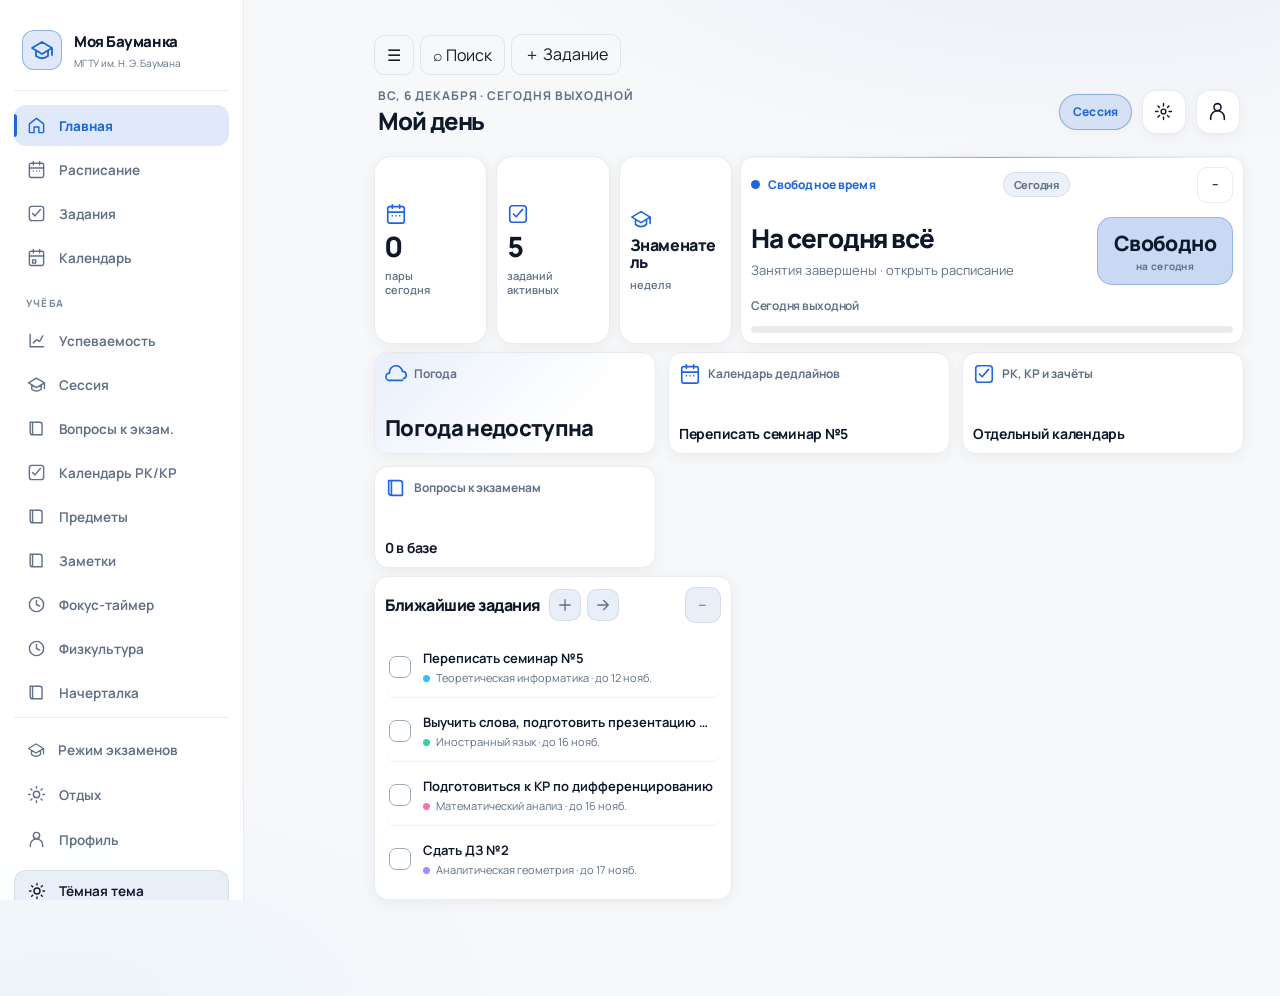
==== commit 26b62516: "Add files via upload" ====
--- a/preview.html
+++ b/preview.html
@@ -1 +1 @@
-<!doctype html><html lang="ru"><head><meta charset="utf-8"><meta name="viewport" content="width=device-width,initial-scale=1,viewport-fit=cover"><meta name="theme-color" content="#F4F4F0"><meta name="apple-mobile-web-app-capable" content="yes"><meta name="apple-mobile-web-app-status-bar-style" content="black-translucent"><title>Моя Бауманка · 3.3.1 BMSTU SNOW · Student UI</title><link rel="manifest" href="manifest.webmanifest"><link rel="stylesheet" href="styles.css?v=3310"><link rel="stylesheet" href="reborn.css?v=3310"></head><body><div id="app"></div><script src="seed.js?v=3310"></script><script src="horoscope.js?v=3310"></script><script src="app.js?v=3310" defer></script></body></html>
+<!doctype html><html lang="ru"><head><meta charset="utf-8"><meta name="viewport" content="width=device-width,initial-scale=1,viewport-fit=cover"><meta name="theme-color" content="#F4F4F0"><meta name="apple-mobile-web-app-capable" content="yes"><meta name="apple-mobile-web-app-status-bar-style" content="black-translucent"><title>Моя Бауманка · 3.4.1 BMSTU SNOW · Student UI</title><link rel="manifest" href="manifest.webmanifest"><link rel="stylesheet" href="styles.css?v=3410"><link rel="stylesheet" href="reborn.css?v=3410"></head><body><div id="app"></div><script src="seed.js?v=3410"></script><script src="horoscope.js?v=3410"></script><script src="app.js?v=3410" defer></script></body></html>
--- a/reborn.css
+++ b/reborn.css
@@ -1951,7 +1951,32 @@
 /* Independent viewport snow */
 #bm-snow{position:fixed;inset:0;z-index:2147483646;overflow:hidden;pointer-events:none!important;user-select:none;contain:strict}
 #bm-snow span{position:absolute;top:-12px;left:var(--x);width:var(--size);height:var(--size);opacity:var(--alpha);pointer-events:none;animation:bm-snow-fall var(--fall) var(--delay) linear infinite}
-#bm-snow .bm-snow-dot{border-radius:50%;background:#eaf4ff;box-shadow:0 0 3px #819bb4}
-#bm-snow .bm-snow-star{background:#eaf4ff;clip-path:polygon(42% 0,58% 0,58% 42%,100% 42%,100% 58%,58% 58%,58% 100%,42% 100%,42% 58%,0 58%,0 42%,42% 42%)}
-@keyframes bm-snow-fall{0%{transform:translate3d(0,-12px,0)}50%{transform:translate3d(var(--drift),50vh,0)}100%{transform:translate3d(0,calc(100vh + 24px),0)}}
+#bm-snow .bm-snow-crystal{background:center/contain no-repeat url("data:image/svg+xml,%3Csvg%20xmlns%3D%22http%3A%2F%2Fwww.w3.org%2F2000%2Fsvg%22%20viewBox%3D%220%200%2024%2024%22%20fill%3D%22none%22%20stroke%3D%22%23eaf4ff%22%20stroke-width%3D%222%22%20stroke-linecap%3D%22round%22%20stroke-linejoin%3D%22round%22%3E%3Cpath%20d%3D%22M12%2012V2%20M12%207L8.5%203.5%20M12%207L15.5%203.5%22%20transform%3D%22rotate%280%2012%2012%29%22%2F%3E%3Cpath%20d%3D%22M12%2012V2%20M12%207L8.5%203.5%20M12%207L15.5%203.5%22%20transform%3D%22rotate%2860%2012%2012%29%22%2F%3E%3Cpath%20d%3D%22M12%2012V2%20M12%207L8.5%203.5%20M12%207L15.5%203.5%22%20transform%3D%22rotate%28120%2012%2012%29%22%2F%3E%3Cpath%20d%3D%22M12%2012V2%20M12%207L8.5%203.5%20M12%207L15.5%203.5%22%20transform%3D%22rotate%28180%2012%2012%29%22%2F%3E%3Cpath%20d%3D%22M12%2012V2%20M12%207L8.5%203.5%20M12%207L15.5%203.5%22%20transform%3D%22rotate%28240%2012%2012%29%22%2F%3E%3Cpath%20d%3D%22M12%2012V2%20M12%207L8.5%203.5%20M12%207L15.5%203.5%22%20transform%3D%22rotate%28300%2012%2012%29%22%2F%3E%3C%2Fsvg%3E")}
+#bm-snow .bm-snow-fine{background-image:url("data:image/svg+xml,%3Csvg%20xmlns%3D%22http%3A%2F%2Fwww.w3.org%2F2000%2Fsvg%22%20viewBox%3D%220%200%2024%2024%22%20fill%3D%22none%22%20stroke%3D%22%23eaf4ff%22%20stroke-width%3D%222%22%20stroke-linecap%3D%22round%22%20stroke-linejoin%3D%22round%22%3E%3Cpath%20d%3D%22M12%2012V2%20M12%207L8.5%203.5%20M12%207L15.5%203.5%20M12%2010L9%207%20M12%2010L15%207%22%20transform%3D%22rotate%280%2012%2012%29%22%2F%3E%3Cpath%20d%3D%22M12%2012V2%20M12%207L8.5%203.5%20M12%207L15.5%203.5%20M12%2010L9%207%20M12%2010L15%207%22%20transform%3D%22rotate%2860%2012%2012%29%22%2F%3E%3Cpath%20d%3D%22M12%2012V2%20M12%207L8.5%203.5%20M12%207L15.5%203.5%20M12%2010L9%207%20M12%2010L15%207%22%20transform%3D%22rotate%28120%2012%2012%29%22%2F%3E%3Cpath%20d%3D%22M12%2012V2%20M12%207L8.5%203.5%20M12%207L15.5%203.5%20M12%2010L9%207%20M12%2010L15%207%22%20transform%3D%22rotate%28180%2012%2012%29%22%2F%3E%3Cpath%20d%3D%22M12%2012V2%20M12%207L8.5%203.5%20M12%207L15.5%203.5%20M12%2010L9%207%20M12%2010L15%207%22%20transform%3D%22rotate%28240%2012%2012%29%22%2F%3E%3Cpath%20d%3D%22M12%2012V2%20M12%207L8.5%203.5%20M12%207L15.5%203.5%20M12%2010L9%207%20M12%2010L15%207%22%20transform%3D%22rotate%28300%2012%2012%29%22%2F%3E%3C%2Fsvg%3E")}
+@keyframes bm-snow-fall{0%{transform:translate3d(0,-12px,0) rotate(0deg)}50%{transform:translate3d(var(--drift),50vh,0) rotate(calc(var(--spin) / 2))}100%{transform:translate3d(0,calc(100vh + 24px),0) rotate(var(--spin))}}
 @media(prefers-reduced-motion:reduce){#bm-snow{display:none}}
+/* 3.4 compact interface */
+.bm34-tools,.bm34-segments{display:flex;gap:6px;align-items:center;flex-wrap:wrap;margin:0 0 8px}.bm34-tools button,.bm34-segments button,.bm34-fold,.bm34-pin{border:1px solid var(--line, #8884);border-radius:10px;padding:8px 12px;background:var(--card,transparent);color:inherit;min-height:36px}.bm34-segments button[aria-pressed=true]{background:var(--accent);color:white}.bm34-settings label{display:flex;justify-content:space-between;align-items:center;margin:12px 0;gap:10px}.bm34-desktop-toggle{display:none}.bm34-collapsed>:not(.native-card-head):not(.native-live-title){display:none!important}.bm34-wide{grid-column:1/-1!important}[data-bento-widget][hidden]{display:none!important}.bm34-fold{margin-left:auto;min-width:36px}.bm34-pin{padding:4px 8px;color:var(--accent)}.v2-task-row{touch-action:pan-y}.v2-schedule{touch-action:pan-y}
+:root[data-density=compact] #nova-content .page{gap:8px!important}:root[data-density=compact] #nova-content :is(.panel,.native-live,.native-schedule,.native-tasks,.native-extra,.v2-lesson-info,.v2-task-row){padding:10px!important;border-radius:14px!important}:root[data-density=compact] #nova-content :is(.native-mast,.v2-page-heading){margin-bottom:8px!important}:root[data-density=compact] #nova-content :is(.native-mast h2,.v2-page-heading h2){font-size:24px!important}:root[data-density=compact] #nova-content .native-stats .ld-stat{padding:10px!important;min-height:72px!important}:root[data-density=compact] #nova-content :is(.native-schedule-row,.native-task-row){padding-block:7px!important;min-height:42px!important}:root[data-density=large] #nova-content :is(.panel,.native-live,.native-schedule,.native-tasks,.v2-lesson-info,.v2-task-row){padding:20px!important}
+#bm34-search{width:min(92vw,560px);max-height:75vh;border:1px solid #8885;border-radius:20px;background:var(--card,#202735);color:inherit;padding:16px;z-index:99999}#bm34-search::backdrop{background:#0008}#bm34-search input{width:100%;padding:12px;color:inherit;background:transparent;border:1px solid #8886;border-radius:10px}.bm34-results{display:grid;gap:5px;margin-top:10px}.bm34-results button{padding:12px;text-align:left;color:inherit;background:transparent;border:1px solid #8884;border-radius:10px}#bm34-undo{position:fixed;bottom:110px;left:50%;transform:translateX(-50%);z-index:99999;background:#202735;color:white;border-radius:14px;padding:12px;display:flex;gap:12px;align-items:center}#bm34-undo button{color:#9bc4ff;background:transparent;border:0}
+@media(min-width:1150px){.bm34-desktop-toggle{display:inline-flex}:root.bm34-sidebar #bm-desktop{display:none!important}:root.bm34-sidebar #nova-content{margin-left:auto!important;margin-right:auto!important;width:min(100%,1200px)!important;max-width:1200px!important}}
+
+/* 3.4.1: modal isolation and responsive task editor */
+:root.bm341-modal-open body>#nova-nav{visibility:hidden!important;opacity:0!important;pointer-events:none!important}
+:root.bm341-modal-open #nova-sheet .sheet-backdrop{z-index:1000!important}
+#nova-sheet .task-editor-backdrop{inset:auto 0 auto 0!important;top:var(--bm341-top,0px)!important;height:var(--bm341-vh,100dvh);align-items:center;justify-items:center;padding: max(12px,env(safe-area-inset-top)) 12px max(12px,env(safe-area-inset-bottom));overflow:hidden}
+#nova-sheet .task-editor-backdrop .sheet{width:min(100%,540px);min-width:0;max-height:100%!important;border-radius:24px!important;padding:16px!important;overflow:auto;overscroll-behavior:contain;animation:bm341-pop .26s cubic-bezier(.2,.8,.2,1);box-shadow:0 16px 60px #0006!important}
+#nova-sheet .task-editor-backdrop .sheet::before{display:none}
+#nova-sheet .task-editor-backdrop .sheet h2{font-size:21px;margin:0 0 12px}
+#nova-sheet .task-editor-backdrop #editor{grid-template-columns:repeat(2,minmax(0,1fr));gap:10px}
+#nova-sheet .task-editor-backdrop #editor label,#nova-sheet .task-editor-backdrop #editor .wide{min-width:0;max-width:100%}
+#nova-sheet .task-editor-backdrop #editor input:not([type=file]),#nova-sheet .task-editor-backdrop #editor select,#nova-sheet .task-editor-backdrop #editor textarea{box-sizing:border-box;display:block;width:100%;min-width:0;max-width:100%;font-size:16px;padding:10px;min-height:44px}
+#nova-sheet .task-editor-backdrop #editor input[type=date]{-webkit-appearance:none;appearance:none}
+#nova-sheet .task-editor-backdrop #editor input[type=date]::-webkit-date-and-time-value{text-align:left;min-width:0}
+#nova-sheet .task-editor-backdrop #editor textarea{min-height:64px}
+#nova-sheet .task-editor-backdrop #editor>.row-actions{position:sticky;bottom:-16px;background:var(--surface);padding:10px 0 16px;margin-bottom:-16px;z-index:2;display:flex;gap:8px}
+#nova-sheet .task-editor-backdrop #editor>.row-actions .primary{flex:1;min-height:46px}
+#nova-sheet .task-editor-backdrop #editor .wide>.between{flex-wrap:wrap;gap:8px}
+@media(max-width:600px){#nova-sheet .task-editor-backdrop #editor{grid-template-columns:minmax(0,1fr)}#nova-sheet .task-editor-backdrop .kicker{font-size:10px;letter-spacing:.06em}}
+@keyframes bm341-pop{from{opacity:0;transform:translateY(10px) scale(.97)}to{opacity:1;transform:none}}
+@media(prefers-reduced-motion:reduce){#nova-sheet .task-editor-backdrop .sheet{animation:none}}
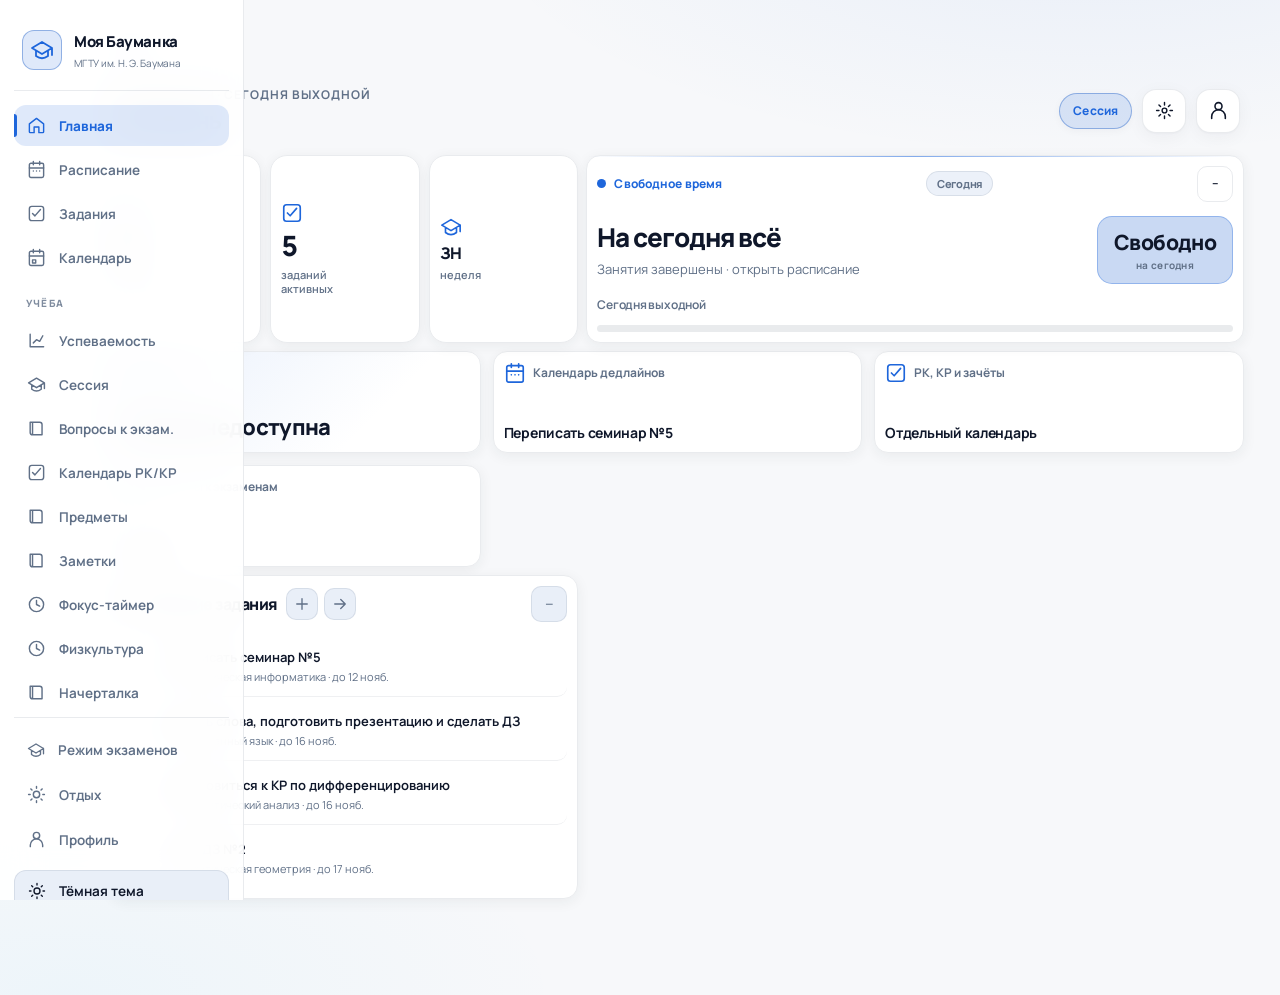
==== commit 44f56a37: "Add files via upload" ====
--- a/preview.html
+++ b/preview.html
@@ -1 +1 @@
-<!doctype html><html lang="ru"><head><meta charset="utf-8"><meta name="viewport" content="width=device-width,initial-scale=1,viewport-fit=cover"><meta name="theme-color" content="#F4F4F0"><meta name="apple-mobile-web-app-capable" content="yes"><meta name="apple-mobile-web-app-status-bar-style" content="black-translucent"><title>Моя Бауманка · 3.4.1 BMSTU SNOW · Student UI</title><link rel="manifest" href="manifest.webmanifest"><link rel="stylesheet" href="styles.css?v=3410"><link rel="stylesheet" href="reborn.css?v=3410"></head><body><div id="app"></div><script src="seed.js?v=3410"></script><script src="horoscope.js?v=3410"></script><script src="app.js?v=3410" defer></script></body></html>
+<!doctype html><html lang="ru"><head><meta charset="utf-8"><meta name="viewport" content="width=device-width,initial-scale=1,viewport-fit=cover"><meta name="theme-color" content="#F4F4F0"><meta name="apple-mobile-web-app-capable" content="yes"><meta name="apple-mobile-web-app-status-bar-style" content="black-translucent"><title>Моя Бауманка · 3.4.2 BMSTU SNOW · Student UI</title><link rel="manifest" href="manifest.webmanifest"><link rel="stylesheet" href="styles.css?v=3420"><link rel="stylesheet" href="reborn.css?v=3420"></head><body><div id="app"></div><script src="seed.js?v=3420"></script><script src="horoscope.js?v=3420"></script><script src="app.js?v=3420" defer></script></body></html>
--- a/reborn.css
+++ b/reborn.css
@@ -324,12 +324,12 @@
 #nova-content .page:has(.calendar-grid) .panel,#nova-content .page:has(.calendar-grid) .day{border-radius:18px!important}
 #nova-content .page .calendar-grid,#nova-content .page .calendar-head{min-width:0}
 /* Profile, themes and settings */
-#nova-content .page:has(.appearance-panel)>.panel:first-of-type{background:#202820!important;color:#fff!important;border-color:#202820!important}
-#nova-content .page:has(.appearance-panel)>.panel:first-of-type .sub{color:#C6D3BD}
+
+
 #nova-content .page:has(.appearance-panel) .appearance-panel{padding:22px}
 #nova-content .page:has(.appearance-panel) .theme-grid{gap:10px}
 #nova-content .page:has(.appearance-panel) .theme-choice{border-radius:18px!important;padding:12px}
-#nova-content .page:has(.appearance-panel) .theme-choice.selected{border-color:#597E2D!important;outline:2px solid #597E2D;outline-offset:1px}
+#nova-content .page:has(.appearance-panel) .theme-choice.selected{border-color:var(--accent)!important;outline:2px solid var(--accent);outline-offset:1px}
 /* Entertainment and tools: keep distinct gameplay artwork but match containers */
 .fun-page .fun-intro,.nachert-page .nachert-hero{border-radius:23px;padding:25px;background:#202820;color:#fff;margin-bottom:14px}
 .fun-page .fun-intro p,.nachert-page .nachert-hero p{color:#C6D3BD}
@@ -1980,3 +1980,15 @@
 @media(max-width:600px){#nova-sheet .task-editor-backdrop #editor{grid-template-columns:minmax(0,1fr)}#nova-sheet .task-editor-backdrop .kicker{font-size:10px;letter-spacing:.06em}}
 @keyframes bm341-pop{from{opacity:0;transform:translateY(10px) scale(.97)}to{opacity:1;transform:none}}
 @media(prefers-reduced-motion:reduce){#nova-sheet .task-editor-backdrop .sheet{animation:none}}
+
+/* 3.4.2 clean profile and settings */
+@media(max-width:1149px){.bm34-tools{display:none!important}}
+#nova-content .page:is(.bm342-profile,.bm342-settings) .panel{background:var(--surface)!important;color:var(--text)!important;border:1px solid var(--line)!important;box-shadow:none!important}
+#nova-content .bm342-settings .bm34-settings h3{margin:0 0 12px;font-size:18px}
+#nova-content .bm342-settings .bm34-segments{display:grid;grid-template-columns:repeat(3,minmax(0,1fr));gap:5px}
+#nova-content .bm342-settings .bm34-segments button{min-width:0;padding:8px 3px;font-size:clamp(11px,3.2vw,15px);background:var(--raised);color:var(--text);border-color:var(--line);min-height:44px}
+#nova-content .bm342-settings .bm34-segments button[aria-pressed=true]{background:var(--accent);color:var(--bg);border-color:var(--accent)}
+#nova-content .bm342-settings input{accent-color:var(--accent)}
+#nova-content .bm342-settings input[type=range]{width:42%;min-width:0}
+#nova-content .bm342-settings .bm34-settings label{font-size:14px;color:var(--text)}
+#nova-content .native-dashboard .native-stats .ld-stat strong.native-week{white-space:nowrap;overflow-wrap:normal;word-break:normal}
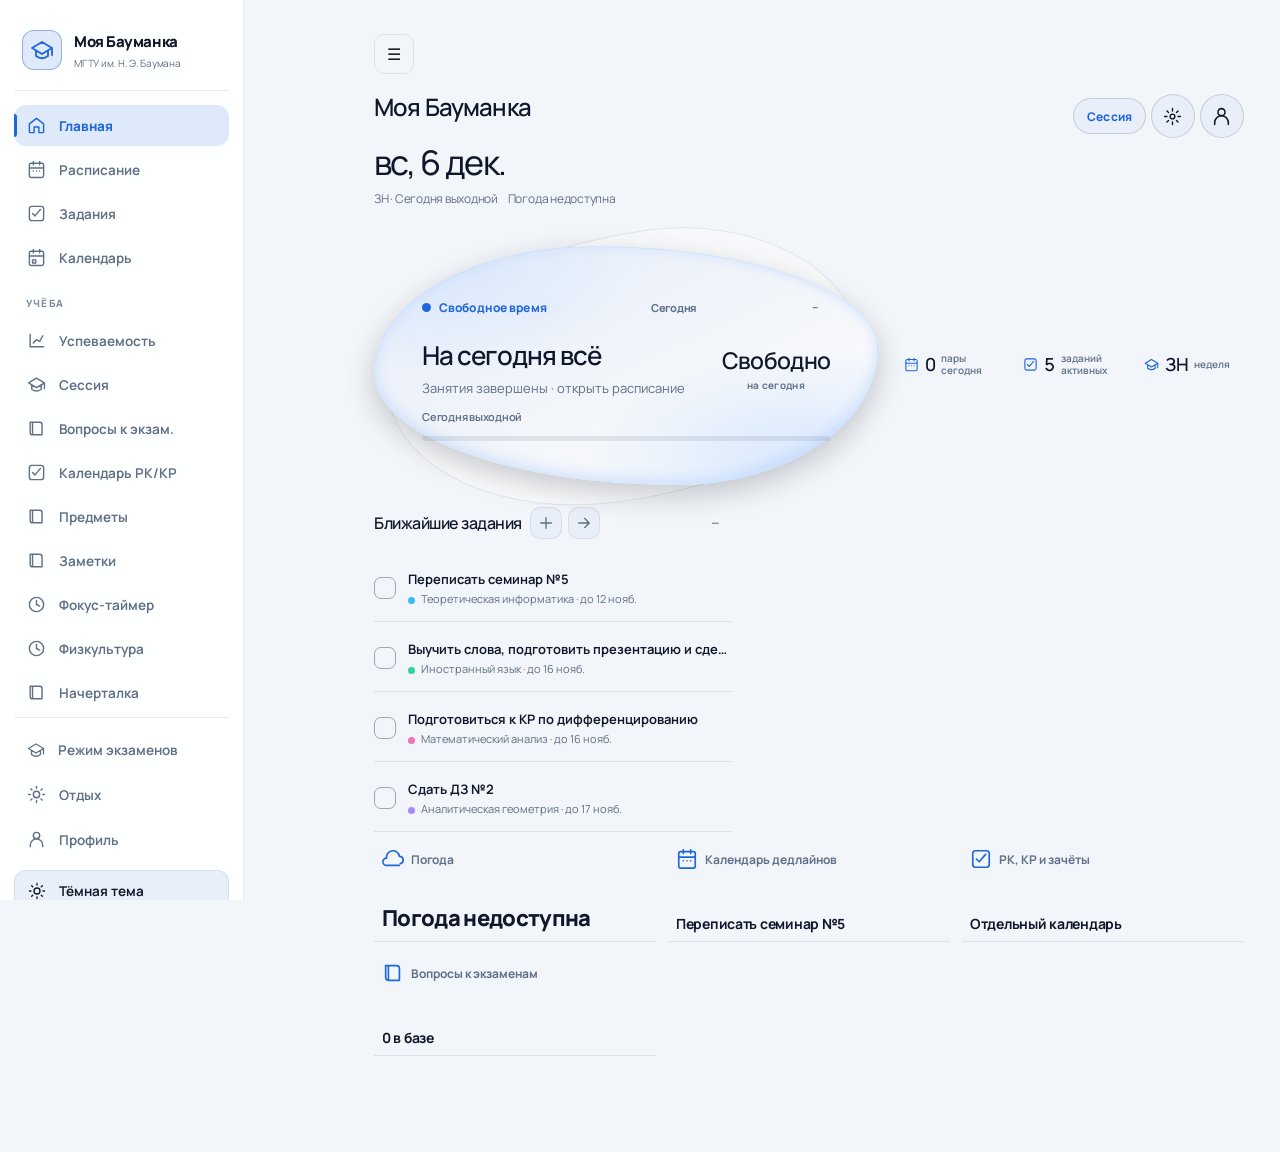
==== commit 5d41ccbb: "Add files via upload" ====
--- a/preview.html
+++ b/preview.html
@@ -1 +1 @@
-<!doctype html><html lang="ru"><head><meta charset="utf-8"><meta name="viewport" content="width=device-width,initial-scale=1,viewport-fit=cover"><meta name="theme-color" content="#F4F4F0"><meta name="apple-mobile-web-app-capable" content="yes"><meta name="apple-mobile-web-app-status-bar-style" content="black-translucent"><title>Моя Бауманка · 3.4.2 BMSTU SNOW · Student UI</title><link rel="manifest" href="manifest.webmanifest"><link rel="stylesheet" href="styles.css?v=3420"><link rel="stylesheet" href="reborn.css?v=3420"></head><body><div id="app"></div><script src="seed.js?v=3420"></script><script src="horoscope.js?v=3420"></script><script src="app.js?v=3420" defer></script></body></html>
+<!doctype html><html lang="ru"><head><meta charset="utf-8"><meta name="viewport" content="width=device-width,initial-scale=1,viewport-fit=cover"><meta name="theme-color" content="#F4F4F0"><meta name="apple-mobile-web-app-capable" content="yes"><meta name="apple-mobile-web-app-status-bar-style" content="black-translucent"><title>Моя Бауманка · 4.0 · Liquid Glass</title><link rel="manifest" href="manifest.webmanifest"><link rel="stylesheet" href="styles.css?v=4000"><link rel="stylesheet" href="reborn.css?v=4000"></head><body><div id="app"></div><script src="seed.js?v=4000"></script><script src="horoscope.js?v=4000"></script><script src="app.js?v=4000" defer></script></body></html>
--- a/reborn.css
+++ b/reborn.css
@@ -1992,3 +1992,80 @@
 #nova-content .bm342-settings input[type=range]{width:42%;min-width:0}
 #nova-content .bm342-settings .bm34-settings label{font-size:14px;color:var(--text)}
 #nova-content .native-dashboard .native-stats .ld-stat strong.native-week{white-space:nowrap;overflow-wrap:normal;word-break:normal}
+
+/* 4.0 Liquid Glass — flat content, sculpted controls. */
+:root[data-theme=dark]{--bg:#0c0d10;--surface:#16181d;--raised:#22252b;--text:#f3f4f7;--muted:#a5aab5;--line:#ffffff18;--line-strong:#ffffff35;--accent:#86aaff;--nav:#20232bb8}
+:root[data-theme=winter]{--bg:#0c1017;--surface:#151b24;--raised:#202a37;--line:#b4d4ff24;--nav:#202b3bb8}
+:root:not([data-theme=custom]) body{background-image:none!important;background-color:var(--bg)!important}
+:root #nova-content .native-dashboard{gap:18px!important}
+:root #nova-content .native-dashboard .native-mast{align-items:flex-start!important;gap:8px!important;padding:8px 0!important}
+:root #nova-content .native-mast h2{font-size:19px!important;font-weight:550!important;letter-spacing:-.035em!important;margin:0 0 22px!important}
+:root #nova-content .native-mast .native-date{display:block;font-size:clamp(23px,6vw,34px)!important;font-weight:450!important;letter-spacing:-.045em!important;text-transform:none!important;color:var(--text)!important;line-height:1.2}
+.lg4-dayline{font-size:12px;color:var(--muted);margin-top:7px;line-height:1.5}.lg4-dayline #nova-weather{display:inline-block;margin-left:8px}
+:root #nova-content .native-dashboard .native-mast-actions{gap:5px!important;flex-wrap:wrap;justify-content:flex-end}
+:root #nova-content .native-dashboard .native-mast-actions button{border-radius:999px!important;min-width:36px!important;min-height:36px!important;background:var(--raised)!important;box-shadow:inset 0 1px 1px #ffffff25!important;border:1px solid var(--line-strong)!important}
+:root #nova-content .native-dashboard:not(.exam-mode-home) .native-live{isolation:isolate;overflow:visible!important;border:0!important;border-radius:0!important;background:none!important;box-shadow:none!important;padding:clamp(28px,8vw,44px) clamp(24px,7vw,48px)!important;margin:14px 0 12px!important;min-height:210px;display:flex;flex-direction:column;justify-content:center;gap:12px}
+:root #nova-content .native-dashboard:not(.exam-mode-home) .native-live::before{content:'';position:absolute;inset:0!important;width:auto!important;height:auto!important;z-index:-1;border-radius:44% 56% 40% 60% / 53% 43% 57% 47%;background:radial-gradient(ellipse at 13% 8%,#b9d6ff50,transparent 35%),radial-gradient(ellipse at 90% 95%,#82b8ff55,transparent 38%),linear-gradient(155deg,color-mix(in srgb,var(--surface) 75%,#9ab9ed),var(--bg) 53%,var(--surface))!important;border:1px solid #b9d5ff85;box-shadow:inset 0 2px 6px #d8e8ff70,inset 0 -4px 13px #91baff50,0 10px 30px #0003;pointer-events:none;animation:lg4-breathe 14s ease-in-out infinite alternate}
+:root #nova-content .native-dashboard:not(.exam-mode-home) .native-live::after{content:'';position:absolute;inset:-12px 12px -14px;z-index:-2;border:1px solid var(--line);border-radius:58% 42% 55% 45% / 48% 56% 44% 52%;background:color-mix(in srgb,var(--surface) 45%,transparent);transform:rotate(-8deg);pointer-events:none}
+@keyframes lg4-breathe{to{border-radius:48% 52% 46% 54% / 47% 51% 49% 53%}}
+:root #nova-content .native-dashboard .native-live-main{display:flex!important;align-items:center!important;gap:10px!important;min-width:0}
+:root #nova-content .native-dashboard .native-subject h3{font-size:clamp(18px,5vw,26px)!important;font-weight:550!important;letter-spacing:-.035em!important;line-height:1.2!important}
+:root #nova-content .native-dashboard .native-timer{background:transparent!important;border:0!important;box-shadow:none!important;padding:0!important;min-width:65px!important;max-width:110px!important}
+:root #nova-content .native-dashboard .native-timer strong{font-size:clamp(16px,4.5vw,23px)!important;font-weight:550!important}
+:root #nova-content .native-dashboard .native-live-title .native-fraction{background:transparent!important;border:0!important;padding:0!important}
+:root #nova-content .native-dashboard .smart-day-meta{font-size:11px!important;line-height:1.4}
+:root #nova-content .native-dashboard .native-progress{height:5px!important;background:var(--line)!important;border:0!important}
+:root #nova-content .native-dashboard #nova-lesson-progress{background:var(--text)!important;transition:width .5s ease}
+:root #nova-content .native-dashboard :is(.native-schedule,.native-tasks,.native-extra,.ld-stat){background:transparent!important;border:0!important;box-shadow:none!important;border-radius:0!important}
+:root #nova-content .native-dashboard :is(.native-schedule,.native-tasks){padding:0!important}
+:root #nova-content .native-dashboard .native-stats .ld-stat{min-height:48px!important;padding:6px 8px!important;display:flex!important;flex-direction:row!important;align-items:center!important;gap:6px!important;flex-wrap:wrap;justify-content:center!important}
+:root #nova-content .native-dashboard .native-stats .ld-stat strong{font-size:18px!important;font-weight:550!important}
+:root #nova-content .native-dashboard .native-stats .ld-stat span{font-size:10px!important;line-height:1.25!important}
+:root #nova-content .native-dashboard .native-stats .ld-stat svg{width:15px!important;height:15px!important}
+:root #nova-content .native-dashboard .native-card-head h3{font-size:16px!important;font-weight:550!important}
+:root #nova-content .native-dashboard :is(.native-schedule-row,.native-task-row){background:transparent!important;box-shadow:none!important;border:0!important;border-bottom:1px solid var(--line)!important;border-radius:0!important;padding:10px 0!important;min-height:44px!important}
+:root #nova-content .native-dashboard .native-schedule-row.is-current{color:var(--accent)!important}
+:root #nova-content .native-dashboard .native-extra{border-bottom:1px solid var(--line)!important;padding:8px!important}
+:root #nova-content .bm34-fold{background:transparent!important;border:0!important;min-width:30px!important;padding:4px!important;color:var(--muted)!important}
+:root #nova-content .native-dashboard .native-live.bm34-collapsed{min-height:0!important;padding:20px 28px!important}
+:root #nova-content .v2-screen .v2-page-heading h2{font-size:28px!important;font-weight:550!important;letter-spacing:-.04em!important}
+:root #nova-content .v2-screen .v2-page-heading .v2-overline{display:none}
+:root #nova-content .v2-screen .v2-page-heading p{font-size:12px!important}
+:root #nova-content .v2-schedule .v2-weekbar{margin-bottom:14px!important;background:none!important;border:0!important;box-shadow:none!important}
+:root #nova-content .v2-schedule .v2-day{background:transparent!important;border:1px solid transparent!important;box-shadow:none!important;min-height:52px!important;border-radius:17px!important}
+:root #nova-content .v2-schedule .v2-day.is-current,:root #nova-content .v2-segments button.selected{background:linear-gradient(145deg,var(--raised),var(--surface))!important;color:var(--text)!important;border:1px solid var(--line-strong)!important;box-shadow:inset 0 1px 2px #ffffff35!important}
+:root #nova-content .v2-schedule .v2-lesson{grid-template-columns:18px minmax(0,1fr)!important;gap:12px!important;margin:0!important;padding:0!important;align-items:stretch!important}
+:root #nova-content .v2-schedule .v2-time{display:none!important}
+:root #nova-content .v2-schedule .v2-timeline-marker{grid-column:1;grid-row:1;min-height:100%;padding-top:18px!important}
+:root #nova-content .v2-schedule .v2-lesson-info{grid-column:2;grid-row:1;background:transparent!important;border:0!important;border-bottom:1px solid var(--line)!important;border-radius:0!important;box-shadow:none!important;padding:10px 0 12px!important}
+:root #nova-content .v2-schedule .v2-lesson.is-live .v2-lesson-info{background:transparent!important;box-shadow:none!important;border-color:var(--line)!important}
+:root #nova-content .v2-schedule .v2-lesson-info h4{font-size:16px!important;font-weight:550!important;line-height:1.3!important;margin:4px 0!important}
+:root #nova-content .v2-schedule .v2-lesson-top{font-size:11px!important;color:var(--muted)!important}
+:root #nova-content .v2-schedule .v2-lesson-info p{font-size:12px!important;margin:3px 0!important}
+:root #nova-content .v2-tasks .v2-task-row{position:relative;display:grid!important;grid-template-columns:minmax(0,1fr) 32px 28px 30px!important;gap:5px!important;align-items:center!important;background:transparent!important;border:0!important;border-bottom:1px solid var(--line)!important;border-radius:0!important;box-shadow:none!important;padding:12px 0 12px 12px!important;margin:0!important}
+:root #nova-content .v2-tasks .v2-task-row::before{content:'';position:absolute;left:0;top:14px;bottom:14px;width:3px;border-radius:3px;background:var(--task-color,var(--accent))}
+:root #nova-content .v2-tasks .v2-task-copy{grid-column:1;grid-row:1;min-width:0}
+:root #nova-content .v2-tasks .v2-task-copy strong{font-size:14px!important;font-weight:550!important;line-height:1.4!important}
+:root #nova-content .v2-tasks .v2-task-copy .lg4-task-meta{display:flex!important;justify-content:space-between;gap:6px;font-size:11px!important;line-height:1.4!important;margin-bottom:4px;color:var(--muted)!important}
+.lg4-task-meta time{white-space:nowrap;color:var(--accent)}
+:root #nova-content .v2-tasks .v2-check{grid-column:4;grid-row:1;width:23px!important;height:23px!important;min-width:0!important;border-radius:50%!important;background:transparent!important;border:1px solid var(--muted)!important}
+:root #nova-content .v2-tasks .v2-check.is-done{background:var(--accent)!important;color:var(--bg)!important}
+:root #nova-content .v2-tasks .bm34-pin{grid-column:2;grid-row:1}
+:root #nova-content .v2-tasks .v2-edit{grid-column:3;grid-row:1}
+:root #nova-content .v2-tasks :is(.bm34-pin,.v2-edit){background:none!important;border:0!important;box-shadow:none!important;padding:2px!important;min-width:0!important;color:var(--muted)!important}
+:root #nova-content .v2-task-filters{gap:8px!important;margin:8px 0!important}
+:root #nova-content .v2-task-filters select{font-size:12px!important;min-height:36px!important;padding:6px!important}
+:root #nova-content .v2-add{background:var(--raised)!important;color:var(--text)!important;border:1px solid var(--line-strong)!important;border-radius:50%!important;box-shadow:inset 0 1px 2px #ffffff30!important}
+:root #nova-content .page :is(.panel,.subject,.list-row){box-shadow:none!important;border-color:var(--line)!important}
+@media(max-width:1149px){
+:root body>#nova-nav{width:min(calc(100% - 32px),420px)!important}
+:root body>#nova-nav .nav{border-radius:999px!important;background:color-mix(in srgb,var(--nav) 85%,transparent)!important;border:1px solid #aebdd35c!important;box-shadow:inset 0 1px 2px #ffffff50,inset 0 -1px 2px #ffffff20,0 8px 24px #0004!important;backdrop-filter:blur(22px) saturate(150%)!important;-webkit-backdrop-filter:blur(22px) saturate(150%)!important}
+:root body>#nova-nav .nav-indicator{border-radius:999px!important;background:linear-gradient(150deg,#d4e2ff35,#8fa4c218 55%,#c5d8ff40)!important;border:1px solid #d2e1ff70!important;box-shadow:inset 0 1px 3px #ffffff55,inset 0 -2px 4px #c2d8ff30!important;transition:transform 420ms cubic-bezier(.2,.8,.2,1)!important}
+:root body>#nova-nav .nav button.active{color:var(--text)!important}
+:root body>#nova-nav .nav button:active{transform:scale(.92)!important}
+:root #nova-content .native-dashboard{padding-bottom:100px!important}
+}
+@media(prefers-reduced-motion:reduce){:root #nova-content .native-dashboard .native-live::before{animation:none!important}:root body>#nova-nav .nav-indicator{transition:none!important}}
+:root body>#nova-nav .nav.nav-dragging .nav-indicator{transition:none!important;box-shadow:inset 0 1px 4px #ffffff80,0 0 12px #b4d3ff35!important}
+:root #nova-content .native-dashboard .native-mast{display:flex!important}
+:root #nova-content .native-dashboard .native-mast>div:first-child{min-width:0;flex:1}
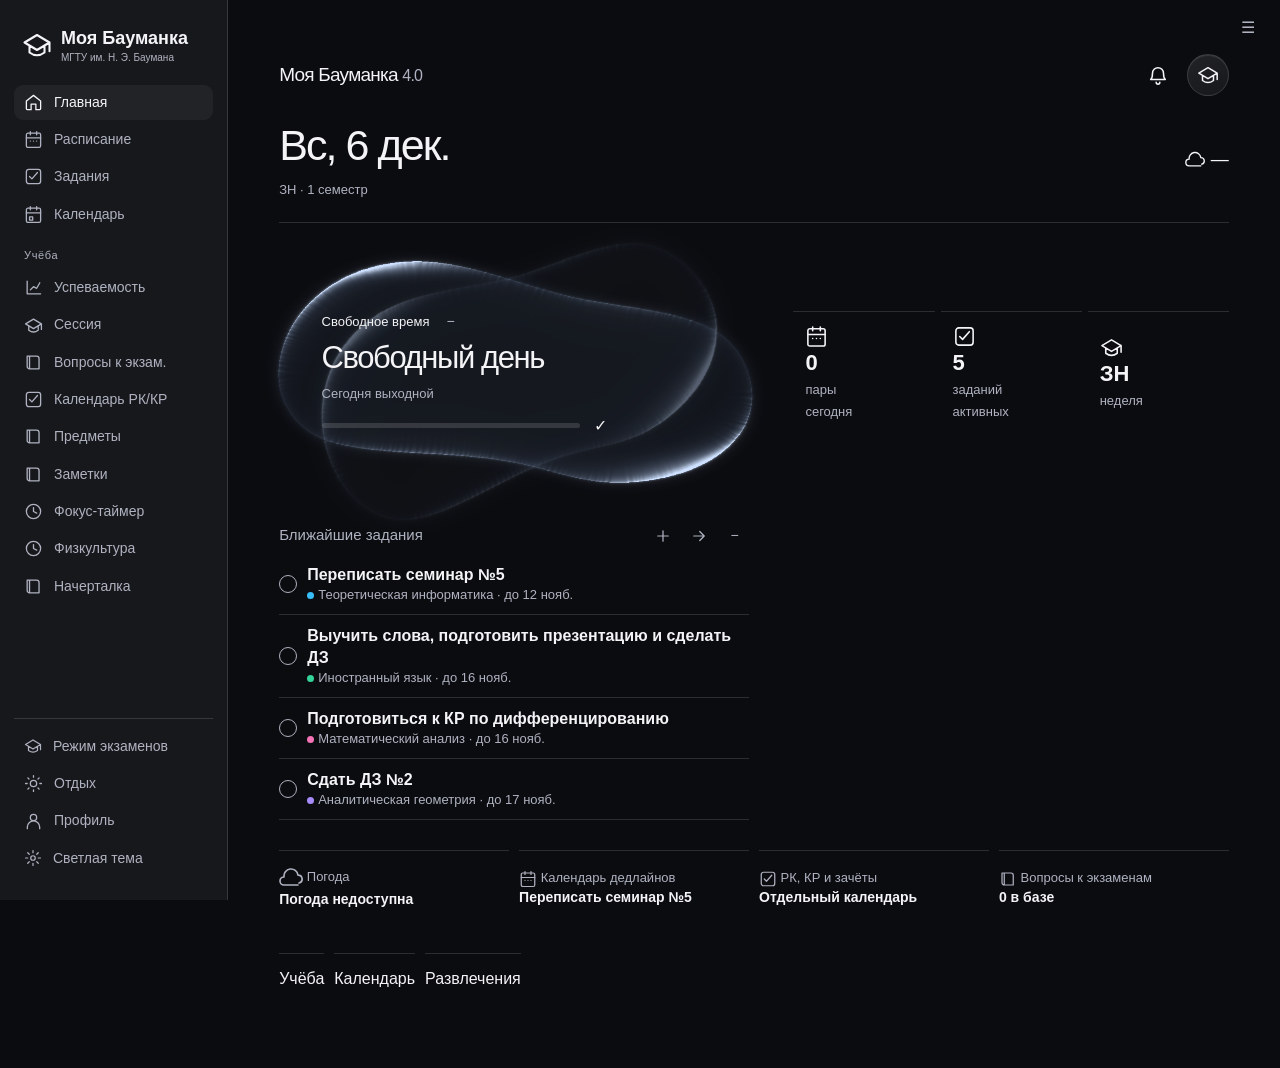
==== commit b7a4e71f: "Add files via upload" ====
--- a/preview.html
+++ b/preview.html
@@ -1 +1 @@
-<!doctype html><html lang="ru"><head><meta charset="utf-8"><meta name="viewport" content="width=device-width,initial-scale=1,viewport-fit=cover"><meta name="theme-color" content="#F4F4F0"><meta name="apple-mobile-web-app-capable" content="yes"><meta name="apple-mobile-web-app-status-bar-style" content="black-translucent"><title>Моя Бауманка · 4.0 · Liquid Glass</title><link rel="manifest" href="manifest.webmanifest"><link rel="stylesheet" href="styles.css?v=4000"><link rel="stylesheet" href="reborn.css?v=4000"></head><body><div id="app"></div><script src="seed.js?v=4000"></script><script src="horoscope.js?v=4000"></script><script src="app.js?v=4000" defer></script></body></html>
+<!doctype html><html lang="ru"><head><meta charset="utf-8"><meta name="viewport" content="width=device-width,initial-scale=1,viewport-fit=cover"><meta name="theme-color" content="#0b0c10"><meta name="apple-mobile-web-app-capable" content="yes"><meta name="apple-mobile-web-app-status-bar-style" content="black-translucent"><title>Моя Бауманка · 4.0 · Liquid Glass</title><link rel="manifest" href="manifest.webmanifest"><link rel="stylesheet" href="styles.css?v=4013"><link rel="stylesheet" href="features.css?v=4013"></head><body><div id="app"></div><script src="seed.js?v=4013"></script><script src="horoscope.js?v=4013"></script><script src="app.js?v=4013" defer></script></body></html>
--- a/styles.css
+++ b/styles.css
@@ -1,214 +1,77 @@
-@import url('https://fonts.googleapis.com/css2?family=Manrope:wght@400;500;600;700;800&display=swap');
-:root{font-family:Manrope,-apple-system,BlinkMacSystemFont,'Segoe UI',sans-serif;font-synthesis:none;--bg:#07121f;--surface:#122238;--raised:#1b3049;--line:#314761;--text:#f3f8ff;--muted:#a5b8d0;--accent:#78b7ff;--blue:#347fe5;--glow:#377bdb44;--nav:#0d2034dd;--glass:#142b44c9;--shadow:0 14px 42px #0005;color-scheme:dark}
-:root[data-theme=light]{--bg:#edf3fb;--surface:#fff;--raised:#e8f0fa;--line:#cfdbeb;--text:#193451;--muted:#647b97;--accent:#236ac0;--blue:#2676d4;--glow:#6bafff38;--nav:#f7fbffdf;--glass:#ffffffc8;--shadow:0 12px 35px #325a8419;color-scheme:light}
-*{box-sizing:border-box}html{background:var(--bg)}body{margin:0;min-height:100vh;background:radial-gradient(ellipse 85% 32% at 90% -3%,var(--glow),transparent),radial-gradient(ellipse 80% 48% at 0% 85%,#3673b514,transparent),var(--bg);color:var(--text)}button,input,select,textarea{font:inherit}button{cursor:pointer}button:focus-visible,input:focus-visible{outline:2px solid var(--accent);outline-offset:3px}button:active{transform:scale(.975)}a{color:var(--accent)}.shell{max-width:1100px;margin:auto;padding:calc(env(safe-area-inset-top) + 18px) 18px calc(120px + env(safe-area-inset-bottom))}.top{display:flex;justify-content:space-between;align-items:center;gap:14px;margin-bottom:22px;min-height:52px}.top-left{min-width:0}.kicker{font-size:10px;font-weight:800;letter-spacing:2.1px;color:var(--accent);text-transform:uppercase}.top h1{font-size:clamp(27px,4vw,38px);letter-spacing:-1.5px;line-height:1.12;margin:6px 0 0}.avatar{width:48px;height:48px;border-radius:50%;border:2px solid #b7d8ff7c;background:var(--raised);color:var(--accent);display:grid;place-items:center;overflow:hidden;flex:none;box-shadow:0 5px 16px #0003}.avatar img{width:100%;height:100%;object-fit:cover}.icon{width:22px;height:22px;display:inline-block;vertical-align:middle;stroke:currentColor;fill:none;stroke-width:1.8;stroke-linecap:round;stroke-linejoin:round}.muted{color:var(--muted)}.small{font-size:12px}.sub{font-size:13px;color:var(--muted);line-height:1.65}.layout{display:grid;grid-template-columns:minmax(0,1.16fr) minmax(0,.84fr);gap:18px}.stack{display:grid;gap:15px;align-content:start}.panel{background:var(--surface);border:1px solid var(--line);border-radius:22px;padding:18px;box-shadow:var(--shadow);min-width:0}.glass{background:var(--glass);backdrop-filter:blur(22px) saturate(145%);-webkit-backdrop-filter:blur(22px) saturate(145%);box-shadow:inset 0 1px 0 #ffffff20,var(--shadow)}.panel h2,.section h2{font-size:17px;letter-spacing:-.4px;margin:0 0 12px}.section-head{display:flex;align-items:center;justify-content:space-between;gap:10px;margin:23px 1px 11px}.section-head h2{font-size:17px;margin:0}.hero{height:270px;border-radius:25px;position:relative;overflow:hidden;border:1px solid #91b9e06e;box-shadow:0 16px 40px #0005;background:#10253b}.hero:before{content:"";position:absolute;inset:0;background:linear-gradient(0deg,#061321ed,transparent 80%),url('campus-art.jpg') center 44%/cover;animation:photo 1.4s ease-out both}.hero-caption{position:absolute;bottom:17px;left:17px;right:17px;display:flex;justify-content:space-between;align-items:end;gap:10px;color:white}.hero-title{display:flex;align-items:center;gap:11px}.crest{border:1px solid #d9ecff9c;background:#ffffff26;border-radius:13px;width:42px;height:42px;display:grid;place-items:center;font-size:25px;font-weight:800}.hero b{font-size:15px}.hero small{font-size:10px;color:#d9eaff;display:block;margin-top:3px}.weather{background:#0b263ee3;border:1px solid #a7c6e368;color:white;border-radius:12px;padding:8px 10px;font-size:11px;white-space:nowrap}.lesson-focus{background:linear-gradient(125deg,#1b4c85,#10263f);color:#fff;border:1px solid #6eacff88;overflow:hidden;position:relative}.lesson-focus:after{content:"";position:absolute;right:-80px;top:-100px;width:240px;height:240px;border-radius:50%;background:#6cbdff13;filter:blur(22px);pointer-events:none}.lesson-focus h2{font-size:25px;line-height:1.22;margin:12px 0;color:#fff}.lesson-focus .sub{color:#d1e2f7}.progress{height:5px;background:#ffffff35;border-radius:20px;overflow:hidden;margin-top:12px}.progress i{display:block;height:100%;background:linear-gradient(90deg,#68a7ff,#b7e7ff);border-radius:20px;transition:width .5s ease}.between{display:flex;align-items:center;justify-content:space-between;gap:10px}.quick{display:grid;grid-template-columns:repeat(3,minmax(0,1fr));gap:9px}.quick button{display:flex;flex-direction:column;align-items:center;justify-content:center;gap:10px;min-height:86px;background:var(--surface);border:1px solid var(--line);border-radius:17px;color:var(--text);box-shadow:var(--shadow)}.quick button .icon{color:var(--accent);width:25px;height:25px}.quick button span{font-size:11px;font-weight:800}.metrics{display:grid;grid-template-columns:repeat(2,minmax(0,1fr));gap:10px}.metric{padding:15px;background:var(--surface);border:1px solid var(--line);border-radius:19px;box-shadow:var(--shadow)}.metric strong{font-size:30px;letter-spacing:-1px;display:block;margin:9px 0}.metric small{font-size:11px;color:var(--muted)}.list{display:grid;gap:9px}.list-row{background:var(--surface);border:1px solid var(--line);border-radius:17px;padding:14px;display:flex;align-items:center;gap:12px;min-width:0}.list-row .body{flex:1;min-width:0}.list-row strong{display:block;font-size:13px;line-height:1.45}.list-row small{display:block;font-size:11px;color:var(--muted);margin-top:4px;line-height:1.5}.symbol{width:37px;height:37px;flex:none;border-radius:12px;background:var(--raised);display:grid;place-items:center;color:var(--accent);font-weight:800}.pill{font-size:11px;color:var(--accent);background:var(--raised);border:1px solid var(--line);padding:7px 10px;border-radius:99px;white-space:nowrap}.btn{background:var(--raised);border:1px solid var(--line);color:var(--text);border-radius:12px;padding:10px 13px;font-size:12px;font-weight:800}.btn.primary{background:var(--blue);color:white;border-color:#7bbaff}.btn.danger{color:#f39b9b}.btn:disabled{opacity:.4;cursor:default}.row-actions{display:flex;gap:8px;flex-wrap:wrap}.tabs{display:flex;gap:7px;padding:5px;border:1px solid var(--line);border-radius:17px;background:var(--surface);margin-bottom:15px}.tabs button{flex:1;background:transparent;border:0;color:var(--muted);border-radius:12px;padding:10px 5px;font-size:12px;font-weight:800}.tabs button.selected{background:var(--blue);color:white;box-shadow:0 3px 13px #236fce45}.subject{padding:0;overflow:hidden}.subject>button{display:flex;align-items:center;gap:11px;width:100%;text-align:left;padding:14px;border:0;background:transparent;color:var(--text)}.subject .name{flex:1;min-width:0;font-size:13px;font-weight:800;line-height:1.4}.subject-detail{padding:0 14px 15px;animation:reveal .28s ease}.field{display:flex;gap:9px;align-items:center;justify-content:space-between;padding:10px 0;border-top:1px solid var(--line)}.field label{font-size:12px;color:var(--muted)}.field input{width:76px;text-align:center}.input,select,textarea{background:var(--raised);border:1px solid var(--line);border-radius:11px;color:var(--text);padding:10px 12px;min-width:0}.input:focus{border-color:var(--accent)}.form-grid{display:grid;grid-template-columns:repeat(2,minmax(0,1fr));gap:10px}.form-grid label{font-size:11px;color:var(--muted);display:grid;gap:6px}.form-grid .wide{grid-column:1/-1}.form-grid input,.form-grid select,.form-grid textarea{width:100%}.calendar{display:grid;grid-template-columns:repeat(7,minmax(0,1fr));gap:5px}.day{aspect-ratio:1;min-height:36px;border:1px solid var(--line);border-radius:12px;background:var(--surface);color:var(--text);font-size:12px}.day.active{background:var(--blue);color:#fff;border-color:#78b9ff}.day.has{box-shadow:inset 0 -3px 0 var(--accent)}.day:disabled{opacity:0;pointer-events:none}.weeklabel{text-align:center;color:var(--muted);font-size:10px;padding:7px 0}.nav{position:fixed;bottom:calc(10px + env(safe-area-inset-bottom));left:50%;transform:translateX(-50%);width:min(calc(100% - 26px),480px);padding:5px;display:grid;grid-template-columns:repeat(5,1fr);border-radius:25px;background:var(--nav);border:1px solid var(--line);backdrop-filter:blur(30px) saturate(150%);-webkit-backdrop-filter:blur(30px) saturate(150%);box-shadow:0 15px 35px #0006;z-index:50}.nav-indicator{position:absolute;left:5px;top:5px;bottom:5px;width:calc((100% - 10px)/5);border-radius:20px;background:linear-gradient(135deg,#4ba4ff,#1c62bc);box-shadow:inset 0 1px 0 #ffffff80,0 4px 15px #378be970;transition:transform .34s cubic-bezier(.2,.8,.2,1)}.nav button{position:relative;z-index:1;background:none;border:0;color:var(--muted);height:52px;display:grid;place-items:center}.nav button.active{color:white}.nav button .icon{width:25px;height:25px}.sheet-backdrop{position:fixed;inset:0;background:#020a13b9;z-index:90;display:grid;align-items:end;justify-items:center;animation:fade .2s ease}.sheet{background:var(--surface);border:1px solid var(--line);border-radius:25px 25px 0 0;padding:22px 20px calc(24px + env(safe-area-inset-bottom));width:min(100%,650px);max-height:85vh;overflow:auto;box-shadow:0 -10px 55px #0005;animation:sheet .32s cubic-bezier(.2,.8,.2,1)}.sheet h2{margin:0 0 16px;font-size:22px}.toast{position:fixed;top:calc(env(safe-area-inset-top) + 16px);left:50%;transform:translateX(-50%);background:var(--glass);border:1px solid var(--line);color:var(--text);padding:12px 20px;border-radius:16px;z-index:150;box-shadow:var(--shadow);backdrop-filter:blur(20px);font-size:12px;font-weight:800;animation:fade .2s ease}.page{animation:enter .32s cubic-bezier(.2,.8,.2,1)}.empty{color:var(--muted);font-size:13px;padding:20px;text-align:center}.profile-photo{width:75px;height:75px;border-radius:22px;object-fit:cover;background:var(--raised)}.toggle{display:flex;gap:8px;flex-wrap:wrap}.toggle button.active{background:var(--blue);color:white}.status{color:var(--muted);font-size:11px}.status strong{color:var(--text)}@keyframes enter{from{opacity:0;transform:translateY(11px);filter:blur(4px)}to{opacity:1;transform:translateY(0);filter:blur(0)}}@keyframes reveal{from{opacity:0;transform:translateY(-8px)}to{opacity:1;transform:translateY(0)}}@keyframes fade{from{opacity:0}to{opacity:1}}@keyframes sheet{from{transform:translateY(35px);opacity:.7}to{transform:translateY(0);opacity:1}}@keyframes photo{from{transform:scale(1.09)}to{transform:scale(1)}}@media(max-width:740px){.layout{grid-template-columns:1fr}.hero{height:235px}.shell{padding-left:15px;padding-right:15px}.top{margin-bottom:17px}}@media(max-width:380px){.hero b{font-size:12px}.weather{font-size:10px}.quick button span{font-size:10px}.shell{padding-left:11px;padding-right:11px}}@media(prefers-reduced-motion:reduce){*,*:before,*:after{animation:none!important;transition:none!important;scroll-behavior:auto!important}}
-
-
-/* NOVA After Hours */
-.fun-page{max-width:1000px;margin:auto}.fun-intro{margin-bottom:20px}.fun-intro h2{font-size:clamp(25px,5vw,38px);letter-spacing:-1px;margin:10px 0}.fun-intro p{font-size:13px;color:var(--muted)}.fun-grid{display:grid;grid-template-columns:repeat(2,minmax(0,1fr));gap:16px;align-items:start}.fun-grid .panel{min-height:475px}.fun-grid h2{font-size:22px;margin:8px 0 14px}.hamster-panel{text-align:center;background:radial-gradient(ellipse at 50% 35%,#458ddd25,transparent 70%),var(--surface)}.hamster-panel>.between{text-align:left}.hamster-panel>.sub{text-align:left}.hamster-button{position:relative;display:grid;place-items:center;margin:30px auto 20px;width:194px;height:194px;border-radius:50%;border:1px solid #9ac4ff85;background:radial-gradient(circle at 35% 20%,#d7ecff,#5f9ed8 58%,#235d9a);box-shadow:0 18px 40px #0005,inset 0 5px 12px #fff7;touch-action:manipulation;transition:transform .14s ease}.hamster-button:active{transform:scale(.9)}.hamster-button.bop{animation:hamster-bop .24s cubic-bezier(.2,1.5,.5,1)}@keyframes hamster-bop{50%{transform:scale(.91) rotate(-4deg)}}.hamster-face{position:relative;display:block;width:136px;height:126px;border-radius:49% 49% 44% 44%;background:radial-gradient(circle at 50% 63%,#ffe8c3 0 42%,#c57c4c 75%);border:3px solid #8e4c32;box-shadow:inset 0 8px 14px #fff5,0 5px 10px #0002}.hamster-ear{position:absolute;width:43px;height:45px;top:-20px;border:7px solid #a96945;border-radius:50%;background:#f2b8a6;z-index:-1}.hamster-ear.left{left:5px}.hamster-ear.right{right:5px}.hamster-eye{position:absolute;top:43px;width:12px;height:16px;border-radius:50%;background:#2a1d20;box-shadow:2px -3px 0 -1px #fff}.hamster-eye.left{left:34px}.hamster-eye.right{right:34px}.hamster-nose{position:absolute;left:50%;top:68px;transform:translateX(-50%);background:#bd6573;width:13px;height:10px;border-radius:60% 60% 80% 80%;z-index:2}.hamster-cheek{position:absolute;top:70px;width:35px;height:27px;border-radius:50%;background:#f6c1a3}.hamster-cheek.left{left:11px}.hamster-cheek.right{right:11px}.hamster-mouth{position:absolute;top:76px;left:50%;transform:translateX(-50%);color:#7d4c40;font-size:28px;line-height:1}.hamster-score-label{font-size:10px;letter-spacing:2px;color:var(--muted);font-weight:800}.hamster-score{font-size:40px;font-weight:800;letter-spacing:-1px;margin:4px 0 12px;font-variant-numeric:tabular-nums}.fun-select-label{display:grid;gap:8px;font-size:12px;color:var(--muted);margin:20px 0}.fun-select-label select{width:100%;font-size:14px}.zodiac-orbit{position:relative;margin:12px auto 20px;display:flex;flex-direction:column;justify-content:center;align-items:center;width:170px;height:170px;border:1px solid #82adff55;border-radius:50%;background:radial-gradient(circle,#2d6aa55a,#13253b11 65%,transparent);box-shadow:0 0 0 12px #70a7ff0a,inset 0 0 40px #72b5ff23}.zodiac-orbit:before{content:"";position:absolute;inset:13px;border:1px dashed #87b9ff50;border-radius:50%;animation:zodiac-spin 40s linear infinite}.zodiac-star{font-size:35px;color:#8ac4ff}.zodiac-name{font-size:22px;font-weight:800;margin-top:4px}.zodiac-date{font-size:11px;color:var(--muted);margin-top:6px}.horoscope-message{background:var(--raised);border:1px solid var(--line);border-radius:15px;padding:17px;line-height:1.7;font-size:14px;font-weight:600;margin-bottom:14px}@keyframes zodiac-spin{to{transform:rotate(360deg)}}.fun-profile-link{display:flex;align-items:center;gap:12px;width:100%;padding:14px 16px;margin-bottom:14px;border:1px solid var(--line);border-radius:16px;background:var(--surface);color:var(--text);font-size:14px;font-weight:800}.fun-profile-link svg{color:var(--accent)}.fun-profile-link span{margin-left:auto;color:var(--muted);font-size:11px;font-weight:500}@media(max-width:700px){.fun-grid{grid-template-columns:1fr}.fun-grid .panel{min-height:0}.fun-page .hamster-panel{padding-bottom:25px}}@media(prefers-reduced-motion:reduce){.zodiac-orbit:before,.hamster-button.bop{animation:none!important}}
-
-/* After Hours: chaotic horoscope */
-.fun-chaos{margin:16px 0 12px;padding:13px;border-radius:15px;background:rgba(126,91,205,.11);border:1px solid rgba(172,144,255,.26)}
-.fun-chaos .between{gap:10px;font-size:10px;letter-spacing:.7px;font-weight:800;color:var(--muted,#b6c5db)}
-.fun-chaos strong{font-size:18px;color:#d1a8ff}.fun-chaos-track{height:8px;margin-top:11px;border-radius:99px;background:rgba(145,126,175,.24);overflow:hidden}
-.fun-chaos-track i{display:block;height:100%;border-radius:99px;background:linear-gradient(90deg,#7d8eff,#c76df7,#ff8b8b);animation:funfill .65s cubic-bezier(.2,.8,.2,1) both}
-.fun-advice{margin:12px 0 16px;padding:13px 15px;border-left:3px solid #a77bf7;border-radius:8px 14px 14px 8px;background:rgba(141,108,212,.12);line-height:1.5;font-size:13px}
-.horoscope-message{line-height:1.6;font-size:15px}
-@keyframes funfill{from{transform:scaleX(.1);transform-origin:left}to{transform:scaleX(1);transform-origin:left}}
-@media(prefers-reduced-motion:reduce){.fun-chaos-track i{animation:none}}
-
-/* v17.3 compact home without university banner */
-.shell>.top{margin-bottom:16px}.page>.layout{margin-top:4px}
-@media(max-width:740px){.shell{padding-top:calc(env(safe-area-inset-top) + 12px)}}
-
-/* v17.4: motion, adaptive desktop and performance layer */
-@keyframes nova-page-in{from{opacity:.55;transform:translate3d(0,9px,0)}to{opacity:1;transform:translate3d(0,0,0)}}
-@keyframes nova-card-in{from{opacity:0;transform:translate3d(0,12px,0) scale(.985)}to{opacity:1;transform:translate3d(0,0,0) scale(1)}}
-.page-enter{animation:nova-page-in .28s cubic-bezier(.22,1,.36,1) both}
-.page-enter .panel,.page-enter .section{animation:nova-card-in .42s cubic-bezier(.22,1,.36,1) both}
-.page-enter .panel:nth-child(2){animation-delay:45ms}
-.page-enter .panel:nth-child(3){animation-delay:85ms}
-.page-enter .panel:nth-child(n+4){animation-delay:110ms}
-.panel,.glass{transition:border-color .2s ease,background-color .2s ease,box-shadow .25s ease}
-button,[data-action]{-webkit-tap-highlight-color:transparent;touch-action:manipulation}
-button{transition:transform .16s cubic-bezier(.2,.8,.2,1),background-color .2s ease,box-shadow .2s ease}
-button:active{transform:scale(.97)}
-@media (hover:hover) and (pointer:fine){button:hover{filter:brightness(1.07)}.panel[data-action]:hover{transform:translateY(-2px);box-shadow:0 18px 45px #0002}}
-@media(min-width:1150px){
- .shell{max-width:1440px;padding:40px 48px 90px}
- .layout{grid-template-columns:minmax(0,1.3fr) minmax(330px,.7fr);gap:26px}
- .stack{gap:22px}
- .panel{padding:24px;border-radius:24px}
- .top h1{font-size:42px}
- #nova-nav{position:fixed;left:20px;top:50%;transform:translateY(-50%);z-index:20}
- #nova-nav nav{position:static!important;transform:none!important;display:flex;flex-direction:column;max-width:76px;width:76px;gap:8px;padding:12px 8px}
- body{padding-left:94px}
+/* Palette and shared controls */
+:root{font-family:-apple-system,BlinkMacSystemFont,"Segoe UI",Arial,sans-serif;color-scheme:dark;--bg:#0b0c10;--text:#f4f4f6;--muted:#afb2c0;--accent:#91afff;--lens:#a7c6ff;--space:14px;--surface:color-mix(in srgb,var(--bg),var(--text) 5%);--raised:color-mix(in srgb,var(--bg),var(--text) 10%);--line:color-mix(in srgb,var(--text) 14%,transparent);--blue:var(--accent);--glass:var(--surface);--card:var(--surface);--rb-text:var(--text);--rb-muted:var(--muted);--rb-line:var(--line);--rb-accent:var(--accent);--rb-card:var(--surface)}
+:root[data-theme=light],:root[data-theme=sand]{color-scheme:light;--text:#191c24;--muted:#566175;--bg:#f4f5f8;--accent:#375aaa;--lens:#475f90}
+:root[data-theme=sand]{--bg:#f2ecdf;--accent:#876136}
+:root[data-theme=alt]{--bg:#1b1024;--accent:#dbafff}
+:root[data-theme=ocean]{--bg:#091b30;--accent:#8dd7ff}
+:root[data-theme=rose]{--bg:#24131e;--accent:#ffa8c9}
+:root[data-theme=forest]{--bg:#0b2119;--accent:#9ed4ac}
+:root[data-theme=ember]{--bg:#281510;--accent:#f8aa87}
+:root[data-theme=mono]{--bg:#111;--accent:#d3d5d8}
+:root[data-theme=gta6]{--bg:#221732;--accent:#faa4d2}
+:root[data-theme=winter]{--bg:#0d1824;--accent:#acd9ff}
+:root[data-theme=spring]{--bg:#0c1d18;--accent:#b0dfb6}
+:root[data-theme=summer]{--bg:#14212e;--accent:#ffce79}
+:root[data-theme=autumn]{--bg:#211813;--accent:#efae79}
+:root[data-theme=custom]{--bg:#10191c;--accent:var(--custom-accent);--surface:color-mix(in srgb,#283238 var(--custom-opacity),transparent)}
+[data-theme=custom] body{background-image:var(--custom-wallpaper);background-size:cover;background-attachment:fixed}
+[data-density=large]{--space:20px}[data-density=normal]{--space:16px}
+*{box-sizing:border-box}html,body{margin:0;min-height:100%;background:var(--bg);color:var(--text)}body{line-height:1.38;overflow-wrap:break-word}
+button,input,select,textarea{font:inherit;color:inherit}button{cursor:pointer;border:0;background:none;padding:0;text-align:inherit;-webkit-tap-highlight-color:transparent}button:active{scale:.98}a{color:var(--accent)}
+:focus-visible{outline:2px solid var(--accent);outline-offset:3px}
+[hidden]{display:none!important}h1,h2,h3,h4,p{margin:0}h2{font-size:25px;font-weight:540;letter-spacing:-.045em}h3{font-size:17px;font-weight:550}h4,strong{font-weight:550}small,.sub,.muted,.small,.native-empty,.v2-empty{color:var(--muted)}.small,small,.sub{font-size:13px}.icon{width:22px;height:22px;stroke:currentColor;fill:none;stroke-width:1.65;stroke-linecap:round;stroke-linejoin:round;vertical-align:middle}
+.shell{width:min(100%,760px);margin:auto;padding:max(28px,env(safe-area-inset-top)) clamp(18px,5.5vw,36px) calc(104px + env(safe-area-inset-bottom));min-width:0}
+.page,.page>*{min-width:0}.mast-actions,.row-actions,.native-head-actions,.bm34-segments{display:flex;align-items:center;gap:8px;flex-wrap:wrap}
+.icon-btn,.native-profile,.native-head-actions button,.native-card-head>button,.context-back,.btn,.v2-outline,.v2-today,.bm34-segments button,.bento-drag-handle button{border-radius:99px;background:var(--raised);padding:8px 14px;border:1px solid var(--line);font-size:13px}
+.icon-btn,.native-profile{width:42px;height:42px;display:grid;place-items:center;padding:0;background:linear-gradient(155deg,var(--raised),var(--surface));box-shadow:inset 0 1px 0 #ffffff15}
+.native-profile img,.profile-photo{width:100%;height:100%;object-fit:cover;border-radius:50%}.profile-photo{width:64px;height:64px}
+.native-back-row{margin-bottom:16px}.btn.primary{background:var(--text);color:var(--bg)}.btn.danger{color:#ee858e}
+.section-head,.between,.field,.native-card-head,.v2-page-heading,.bm-season-box,.list-row,.subject>button,.v2-schedule-head,.native-live-main{display:flex;align-items:center;justify-content:space-between;gap:12px}
+.section-head{margin:24px 0 8px}.section-head h2{font-size:18px}.panel,.subject-detail-section{padding:var(--space) 0;border-bottom:1px solid var(--line);min-width:0}
+.list,.form-grid,.task-filters,.v2-study-body,.custom-controls{display:grid;gap:12px}.form-grid,.task-filters{grid-template-columns:repeat(2,minmax(0,1fr))}.wide{grid-column:1/-1}.form-grid label,.task-filters label{display:grid;gap:5px;color:var(--muted);font-size:13px;min-width:0}
+input:not([type=checkbox],[type=color],[type=range],[type=file]),textarea,select{display:block;width:100%;min-width:0;max-width:100%;border:1px solid var(--line);border-radius:10px;background:var(--surface);padding:10px;color:var(--text);font-size:16px}
+textarea{resize:vertical}input{accent-color:var(--accent)}.field,.list-row,.subject-detail-row{padding:12px 0;border-bottom:1px solid var(--line)}.list-row .body{flex:1}.subject>button{width:100%}.field input{max-width:100px}.pill,.count,.sched-end-badge{font-size:12px;color:var(--muted);font-weight:400}.pill,.count{padding:2px 6px;background:var(--raised);border-radius:99px}
+.metrics,.subject-stat-grid,.native-stats{display:flex;gap:6px}.metric,.subject-stat,.ld-stat{flex:1;min-width:0;padding:12px}.metric strong,.subject-stat strong{display:block;font-size:23px}.row-actions{margin-block:8px}.kicker,.weeklabel,.bm-nav-label{font-size:11px;letter-spacing:.06em;color:var(--muted)}.empty,.v2-empty,.native-empty{padding:18px 0}
+.native-dashboard{display:flex;flex-direction:column;gap:20px}.native-mast{display:grid;grid-template-columns:1fr auto;align-items:center;gap:25px 8px}.mast-brand{font-size:19px;letter-spacing:-.04em}.mast-brand small{font-size:16px}.native-mast .mast-actions{justify-self:end}.mast-actions [aria-pressed=false]{background:none;border-color:transparent;box-shadow:none}.date-block h2{font-size:clamp(29px,7.8vw,43px);font-weight:440;line-height:1.2;margin-bottom:6px}.date-block h2::first-letter{text-transform:uppercase}.date-block button,.date-block>span{font-size:13px;color:var(--muted)}.mast-weather{display:flex;align-items:center;justify-content:flex-end;gap:6px;font-size:18px}
+.native-live{position:relative;isolation:isolate;display:flex;flex-direction:column;justify-content:center;min-height:clamp(225px,58vw,315px);padding:30px 12%;margin:0 -3%;gap:7px}
+.native-live:before,.native-live:after{content:"";position:absolute;inset:-6% -2%;background:url(lens.png) center/100% 100% no-repeat;pointer-events:none;z-index:-1}
+.native-live:before{transform:rotate(-31deg) scale(.87,1.08);opacity:.38}.native-live:after{animation:float-lens 11s ease-in-out infinite alternate}
+@keyframes float-lens{from{transform:rotate(-2deg) scale(.99)}to{transform:rotate(2deg) scale(1.018,.98)}}
+.native-live-title,.native-subject p{font-size:13px}.native-subject{align-self:start;max-width:100%}.native-subject h3{font-size:clamp(21px,5.7vw,31px);line-height:1.12;letter-spacing:-.045em;font-weight:480;text-wrap:balance;overflow-wrap:anywhere}.native-subject p{margin-top:9px;color:var(--muted)}.orb-bottom{display:flex;align-items:center;gap:14px;margin-top:5px}.orb-bottom strong{font-size:16px;white-space:nowrap}.native-progress{height:5px;border-radius:8px;background:var(--line);width:67%;overflow:hidden}.native-progress i{display:block;height:100%;background:var(--text);border-radius:inherit}.orb-due{font-size:11px;color:var(--muted)}.native-live-title .bm34-fold{margin-left:12px}
+.native-card-head{margin-bottom:6px;justify-content:flex-start;color:var(--muted)}.native-card-head h3{font-weight:450;font-size:15px;flex:1}.native-card-head button,.native-head-actions button,.bm34-fold{background:none;border:0;padding:3px 5px;color:var(--muted);font-size:14px}.native-schedule-row{display:grid;position:relative;width:100%;gap:3px;padding:12px 24px 12px 33px}.native-schedule-row:before,.v2-timeline-marker i{content:"";border:1px solid var(--muted);border-radius:50%;width:10px;height:10px;background:var(--bg);position:absolute;left:4px;top:22px}.native-schedule-row:after{content:"›";position:absolute;right:5px;top:12px;color:var(--muted);font-size:22px}.native-schedule-row+.native-schedule-row{border-top:1px solid var(--line)}.native-schedule-list{position:relative}.native-schedule-list:before{content:"";position:absolute;left:9px;top:26px;bottom:32px;border-left:1px solid var(--line)}
+.native-task-row{display:flex;align-items:center;gap:10px;border-bottom:1px solid var(--line);padding:10px 0}.native-task-open{flex:1}.native-task-open small,.native-extra strong,.native-timer small{display:block}.native-checkbox,.v2-check{width:18px;height:18px;border:1px solid var(--muted);border-radius:50%;flex:none}.ld-stat{border-top:1px solid var(--line);text-align:left}.ld-stat strong{display:block;font-size:22px}.ld-stat span,.native-extra span{font-size:13px;color:var(--muted)}.native-extras,.native-links{display:grid;grid-template-columns:1fr 1fr;gap:10px}.native-extra,.native-links button,.fun-profile-link{padding:14px 0;border-top:1px solid var(--line)}.native-extra strong{font-size:14px}.native-links{display:flex;flex-wrap:wrap}.bento-drag-handle{display:flex;gap:6px;align-items:center;touch-action:none;cursor:grab;padding:8px;background:var(--surface);font-size:13px}.bento-drop-target{outline:2px dashed var(--accent)}.bm34-collapsed>:not(.native-card-head,.native-live-title){display:none}.native-live.bm34-collapsed{min-height:80px}.bm34-wide{grid-column:1/-1}
+.v2-page-heading{margin-bottom:20px}.v2-page-heading h2{font-size:27px;font-weight:500}.schedule-mode,.v2-segments{display:flex;gap:8px;margin-bottom:22px}.schedule-mode{gap:0;background:var(--surface);border-radius:99px;border:1px solid var(--line)}.schedule-mode button,.v2-segments button{flex:1;text-align:center;padding:8px 5px;border:1px solid transparent;border-radius:99px;font-size:13px;color:var(--muted)}.v2-segments button{background:var(--surface);border-color:var(--line);white-space:nowrap}.schedule-mode .selected,.v2-segments .selected,.v2-day.is-current,.v2-study-menu .selected{background:linear-gradient(135deg,var(--raised),var(--surface));border-color:color-mix(in srgb,var(--text) 42%,transparent);color:var(--text);box-shadow:inset 0 1px 3px #ffffff18}
+.v2-weekbar{display:grid;grid-template-columns:1fr;align-items:center}.v2-days{display:grid;grid-template-columns:repeat(7,minmax(0,1fr));gap:3px}.v2-day{text-align:center;border-radius:16px;border:1px solid transparent;padding:6px 0;display:grid;gap:2px}.v2-day span{text-transform:uppercase;font-size:11px;color:var(--muted)}.v2-day strong{font-size:18px;font-weight:450}.v2-week-arrow{display:none}.v2-week-arrow:first-child svg{rotate:180deg}
+.v2-timeline{position:relative;margin:17px 0 12px}.v2-lesson{display:grid;grid-template-columns:32px minmax(0,1fr);position:relative}.v2-timeline-marker{position:relative}.v2-timeline-marker:before{content:"";position:absolute;left:9px;top:0;bottom:0;border-left:1px solid var(--line)}.v2-lesson:first-child .v2-timeline-marker:before{top:50%}.v2-lesson:last-of-type .v2-timeline-marker:before{bottom:50%}.v2-timeline-marker i{top:calc(50% - 6px);height:13px;width:13px;left:3px}.is-live .v2-timeline-marker i{background:var(--accent);border-color:var(--accent);box-shadow:0 0 14px color-mix(in srgb,var(--accent) 55%,transparent)}.is-past .v2-lesson-info{color:var(--muted)}.v2-time,.subject-chevron{display:none}.v2-lesson-info{padding:var(--space) 0;border-bottom:1px solid var(--line)}.v2-lesson-top,.v2-lesson-info p{color:var(--muted);font-size:13px}.v2-lesson-info h4{font-size:17px;letter-spacing:-.025em;font-weight:480;margin:2px 0}.v2-lesson-top b{color:var(--accent);margin-left:8px;font-weight:500}.v2-lesson-delete{color:var(--muted);float:right;font-size:12px}.live-clock-line{position:absolute;left:0;pointer-events:none}.live-clock-time{position:absolute;transform:translateY(-50%);font-size:9px;background:var(--bg);color:var(--accent)}.v2-schedule-head,.v2-footer-actions{color:var(--muted);font-size:12px;margin:15px 0}.v2-footer-actions{display:flex;align-items:center;flex-wrap:wrap;gap:8px}.v2-schedule-head h3{font-size:14px}
+.v2-task-row{display:grid;grid-template-columns:1fr 25px;align-items:center;gap:5px 10px;padding:var(--space) 0 var(--space) 21px;position:relative;border-bottom:1px solid var(--line);touch-action:pan-y}.v2-task-row:before{content:"";position:absolute;left:1px;top:var(--space);bottom:var(--space);width:4px;border-radius:2px;background:var(--task-color)}.v2-check{grid-column:2;grid-row:1;align-self:end;justify-self:end;color:var(--task-color)}.v2-check:after{content:"";position:absolute;width:34px;height:32px;right:-5px;bottom:5px}.v2-check svg{width:14px;height:14px}.v2-task-copy{grid-area:1 / 1 / 2 / 3;pointer-events:none}.v2-task-copy button{pointer-events:auto}.lg4-task-meta{display:flex;justify-content:space-between;gap:8px;font-size:15px}.lg4-task-meta time{font-size:12px;white-space:nowrap;color:var(--muted)}.task-title{display:block;width:calc(100% - 32px);font-size:15px;margin-top:3px}.v2-task-row:has(.is-done) .task-title{color:var(--muted);text-decoration:line-through}.task-filters{margin-bottom:12px}.task-thumbs{display:flex;gap:5px;flex-wrap:wrap;margin-top:6px}.task-thumbs img{width:50px;height:50px;object-fit:cover;border-radius:7px}.task-thumb-edit{position:relative}.task-thumb-edit button{position:absolute;right:0;top:0;background:var(--bg);border-radius:50%;padding:0 5px}.photo-lightbox-img{max-width:100%;max-height:70vh;object-fit:contain}
+/* Floating controls are siblings of the scrolling document content. */
+#nova-nav{position:fixed;z-index:20;bottom:calc(12px + env(safe-area-inset-bottom));left:0;right:0;margin:auto;width:min(92%,405px);transition:transform .26s ease,opacity .22s}
+.nav{display:grid;grid-template-columns:repeat(5,1fr);position:relative;border-radius:99px;border:1px solid color-mix(in srgb,var(--text) 36%,transparent);padding:7px 5px;background:linear-gradient(152deg,#ffffff10,transparent 46%,#c3d6ff0b),color-mix(in srgb,var(--surface) 79%,transparent);box-shadow:inset 0 1px 2px #ffffff26,inset 0 -1px 3px #aacaff27,0 6px 25px #0003;backdrop-filter:blur(16px);-webkit-backdrop-filter:blur(16px);touch-action:none}
+.nav button{height:48px;display:grid;place-items:center;color:var(--muted);z-index:1;touch-action:none;border-radius:99px}.nav button.active,.nav button.drag-hover{color:var(--text)}.nav .icon{width:23px;height:23px;transition:transform .18s}.nav button.active .icon{stroke-width:2.15}.nav button.drag-hover .icon{transform:scale(1.14)}
+.nav-indicator{position:absolute;left:8px;top:7px;bottom:7px;width:calc((100% - 10px)/5 - 6px);border-radius:99px;border:1px solid color-mix(in srgb,var(--text) 43%,transparent);background:linear-gradient(140deg,#dce7ff36,#d2ddfe09 60%,#b0c4ec1b);box-shadow:inset 0 1px 5px #eaf4ff45,inset 0 -2px 6px #8db7ff20;transition:transform .4s cubic-bezier(.17,1.22,.27,1)}
+.nav-dragging .nav-indicator{transition:none;scale:1.035 .98}.nav-hidden #nova-nav{transform:translateY(calc(100% + 28px + env(safe-area-inset-bottom)));opacity:0}.bm341-modal-open #nova-nav,body:has(dialog[open]) #nova-nav{visibility:hidden}.bm341-modal-open{overflow:hidden}
+.bm34-tools,#bm-desktop,#bento-sidebar-toggle{display:none}
+.sheet-backdrop{position:fixed;z-index:40;top:var(--bm341-top,0px);left:0;right:0;height:var(--bm341-vh,100dvh);display:grid;place-items:center;background:#0008;padding:12px}.sheet,#bm34-search{width:min(100%,540px);max-height:100%;overflow:auto;overscroll-behavior:contain;background:var(--surface);color:var(--text);border:1px solid var(--line);border-radius:21px;padding:18px;box-shadow:0 20px 70px #0005}.sheet h2{margin-bottom:12px;font-size:22px}.sheet .row-actions.wide{position:sticky;bottom:-18px;background:var(--surface);padding:9px 0}.sheet button[type=submit]{min-height:42px;flex:1;text-align:center}.sheet input[type=date]{appearance:none}.sheet .wide .between{flex-wrap:wrap}
+.toast,#bm34-undo{position:fixed;z-index:60;bottom:calc(env(safe-area-inset-bottom) + 88px);left:50%;transform:translateX(-50%);width:max-content;max-width:90%;padding:10px 18px;background:var(--raised);color:var(--text);border:1px solid var(--line);border-radius:16px;font-size:14px}
+#bm34-search{max-height:75dvh;width:min(92vw,560px)}#bm34-search::backdrop{background:#0008}.bm34-results{display:grid}.bm34-results button{padding:10px;border-bottom:1px solid var(--line)}#bm34-search form{text-align:right;margin-bottom:6px}
+.v2-study-menu,.theme-grid{display:grid;grid-template-columns:repeat(auto-fit,minmax(98px,1fr));gap:6px}.v2-study-menu button,.theme-choice,.bm-season-box{border:1px solid var(--line);border-radius:12px;padding:10px}.v2-study-menu button{display:flex;align-items:center;gap:5px;font-size:13px}.v2-study-label,.v2-study .v2-overline,.v2-study .v2-page-heading p{display:none}
+.theme-choice>*{display:block}.theme-choice.selected{border-color:var(--accent)}.theme-swatch{color:var(--accent)}.bm-season-box small,.subject-detail-row small{display:block}.bm-season-box{border:0;padding:10px 0;gap:12px}.bm-switch{background:var(--raised);width:46px;height:27px;flex:none;border-radius:20px;padding:3px}.bm-switch i{display:block;width:21px;height:21px;background:var(--muted);border-radius:50%;transition:transform .2s}.bm-switch.is-on{background:var(--accent)}.bm-switch.is-on i{background:var(--bg);transform:translateX(19px)}.bm34-settings label,.custom-controls label{display:flex;justify-content:space-between;align-items:center;margin:12px 0}.theme-grid,.custom-controls,.bm34-segments{margin:12px 0}.bm34-segments [aria-pressed=true]{border-color:var(--accent)}
+.fun-profile-link,.subject-detail-title,.subject-detail-row,.subject-detail-section>header{display:flex;align-items:center;gap:10px;width:100%}.fun-profile-link span,.subject-detail-row small{color:var(--muted);font-size:13px}.fun-profile-link span,.subject-book-actions{margin-left:auto}.sub-dot,.sub-dot-sm,.sub-dot-lg{display:inline-block;width:7px;height:7px;border-radius:50%;margin-right:4px}.subject-detail-hero{display:grid;gap:14px}.calendar{display:grid;grid-template-columns:repeat(7,minmax(0,1fr));gap:4px;text-align:center;margin:12px 0}.day{border-radius:10px;min-height:42px;text-align:center}.day.selected,.day.active,.day.sel{background:var(--raised)}.day i{display:inline-block;background:var(--accent);width:5px;height:5px;border-radius:50%}.subject-stat-grid{border-bottom:1px solid var(--line)}.focus-clock{font-size:38px;font-variant-numeric:tabular-nums}.note-body{white-space:pre-wrap}.subject-detail-row>div{min-width:0}.subject-book-actions{display:flex;gap:8px}.subject-book-actions button{padding:6px}
+@keyframes enter{from{opacity:.4;transform:translateY(6px)}to{opacity:1;transform:none}}
+.page-enter>.page,.sheet,.v2-timeline,.v2-study-body{animation:enter .19s ease-out}.bento-dragging{opacity:.65}
+@media(max-width:500px){#note-editor{grid-template-columns:minmax(0,1fr)}.sheet .form-grid{gap:10px}.sheet .form-grid>label:first-child:has(input[name=title]){grid-column:1/-1}.sheet .form-grid>label:has(select[name=sub]){grid-column:1/-1}}
+@media(min-width:800px){.shell{padding-top:38px}.v2-weekbar{grid-template-columns:32px 1fr 32px}.v2-week-arrow{display:grid;place-items:center}.v2-day{padding:9px}.v2-study-menu{grid-template-columns:repeat(4,1fr)}}
+@media(min-width:960px){
+ #nova-nav{display:none}#app{--rail:228px;padding-left:var(--rail)}.bm34-sidebar #app{--rail:68px}
+ #bm-desktop{display:flex;flex-direction:column;position:fixed;inset:0 auto 0 0;width:var(--rail);overflow-y:auto;scrollbar-width:thin;padding:24px 14px;background:var(--surface);border-right:1px solid var(--line);z-index:4}
+ .bm-brand{display:flex;align-items:center;gap:9px;padding:2px 8px 20px}.bm-brand strong,.bm-brand small{display:block}.bm-brand strong{font-size:18px}.bm-brand small{font-size:10px}.bm-nav-group,.bm-nav-footer{display:grid;gap:2px}.bm-nav-label{padding:16px 10px 7px}.bm-nav-footer{margin-top:auto;border-top:1px solid var(--line);padding-top:10px}
+ #bm-desktop button{display:flex;align-items:center;gap:11px;width:100%;padding:8px 10px;border-radius:9px;color:var(--muted);font-size:14px}#bm-desktop button.selected{background:var(--raised);color:var(--text)}
+ .bm34-sidebar #bm-desktop :is(.bm-brand div,.bm-nav-label,button span){display:none}.bm34-sidebar .bm-nav-group{margin-bottom:10px}.bm34-tools{display:block;position:absolute;right:20px;top:12px}.bm34-desktop-toggle{color:var(--muted);padding:5px}
+ .shell{position:relative;width:min(100%,1100px);padding:54px clamp(30px,4vw,68px) 64px}.native-dashboard{display:grid;grid-template-columns:1.08fr 1fr;gap:30px 44px;align-items:start}.native-mast,.native-links{grid-column:1/-1}.native-mast{border-bottom:1px solid var(--line);padding-bottom:22px;gap:24px}.native-live{min-height:260px;margin:-10px -3%}.native-schedule{align-self:center}.native-stats{align-self:center}.native-extras{grid-column:1/-1;grid-template-columns:repeat(4,minmax(0,1fr))}.v2-screen:not(.v2-study){max-width:800px;margin:auto}.v2-lesson-info h4{font-size:19px}.v2-lesson-info{padding-block:17px}.v2-task-row{padding-block:19px}.v2-task-copy .task-title{font-size:17px}.lg4-task-meta{font-size:16px}.schedule-mode,.v2-segments{max-width:460px}.v2-schedule .v2-weekbar{border-bottom:1px solid var(--line);padding-bottom:14px}.bm342-settings{max-width:800px;margin:auto}.sheet{padding:24px}
 }
-@media(min-width:1600px){.shell{max-width:1540px}}
-@media(max-width:700px){.shell{padding-left:16px;padding-right:16px}}
-@media(prefers-reduced-motion:reduce){
- *,*::before,*::after{animation-duration:.01ms!important;animation-iteration-count:1!important;transition-duration:.01ms!important;scroll-behavior:auto!important}
-}
-@media(min-width:1150px){
- #nova-nav .nav{position:static;left:auto;bottom:auto;transform:none;width:76px;display:flex;flex-direction:column;gap:7px;padding:8px;border-radius:24px}
- #nova-nav .nav-indicator{display:none}
- #nova-nav .nav button{width:58px;height:58px;border-radius:17px;flex:none}
- #nova-nav .nav button.active{background:linear-gradient(135deg,#4ba4ff,#1c62bc);box-shadow:0 4px 15px #378be970}
-}
-
-/* v17.5 hotfix: stable weather status, no periodic full-page animation */
-.weather-chip{display:inline-flex;align-items:center;margin-top:10px;padding:7px 12px;border:1px solid var(--line);border-radius:999px;background:var(--raised);color:var(--text);font-size:13px;font-weight:600;line-height:1.2}
-
-/* v17.6: prevent input focus jumps and animated rerenders */
-.subject .subject-detail{overflow-anchor:auto}
-.subject input:focus-visible{outline:2px solid var(--accent,#60a5fa);outline-offset:2px}
-
-/* v17.7: interactive affordances without triggering clicks */
-@media (hover:hover) and (pointer:fine){
- button:not(:disabled),[role="button"],[data-action]{transition:background-color .2s ease,border-color .2s ease,box-shadow .22s ease,filter .2s ease,transform .22s cubic-bezier(.2,.8,.2,1)}
- button:not(:disabled):hover,[role="button"]:hover,[data-action]:hover{filter:brightness(1.11);box-shadow:0 0 0 1px color-mix(in srgb,var(--accent) 35%,transparent),0 8px 24px #0002}
- .quick button:hover,.tabs button:hover,.btn:hover{transform:translateY(-2px)}
- #nova-nav .nav button:hover{background:color-mix(in srgb,var(--accent) 18%,transparent);transform:scale(1.07)}
- #nova-nav .nav button.active:hover{filter:brightness(1.15)}
- .subject>button:hover{background:var(--raised)}
-}
-@media(min-width:1150px){
- .shell{width:100%;max-width:1480px}
- .layout{grid-template-columns:minmax(0,1.1fr) minmax(0,.9fr)}
- .list,.panel,.metrics{min-width:0}
- .list-row .body{min-width:0;overflow-wrap:anywhere}
- .tabs{overflow-x:auto}
- .sheet{border-radius:24px;max-height:min(85vh,850px)}
-}
-@media(max-width:740px){
- input,textarea,select{font-size:16px!important}
- .sheet{max-height:calc(100dvh - env(safe-area-inset-top) - 18px);overscroll-behavior:contain}
-}
-html{overflow-anchor:auto}
-#nova-content{min-width:0}
-#nova-content .page{animation:none}
-#nova-content.page-enter .page{animation:nova-page-in .25s cubic-bezier(.22,1,.36,1) both}
-@media(prefers-reduced-motion:reduce){#nova-content.page-enter .page{animation:none!important}}
-
-/* v18 NOVA SOFT GLASS: soft design tokens and theme presets */
-:root{--radius-xl:38px;--radius-md:24px;--custom-accent:#74d7cf;--custom-opacity:.88;--custom-wallpaper:none}
-:root[data-theme=alt]{--bg:#160d23;--surface:#2b1a3b;--raised:#402950;--line:#6a447b;--text:#fff2ff;--muted:#cbb1d6;--accent:#e4a0ff;--blue:#a64fce;--glow:#b958e34d;--nav:#261333e8;--glass:#321a43d9;--shadow:0 15px 44px #08020c70;color-scheme:dark}
-:root[data-theme=custom]{--bg:#102b31;--surface:#1b3c41;--raised:#2a4e51;--line:#477073;--text:#f0fffc;--muted:#b3d2ce;--accent:var(--custom-accent);--blue:var(--custom-accent);--glow:#3a9b9050;--nav:#153239e8;--glass:#214449d9;--shadow:0 15px 44px #061a1b55;color-scheme:dark}
-body{background-image:linear-gradient(135deg,transparent 45%,var(--glow)),radial-gradient(ellipse 85% 32% at 90% -3%,var(--glow),transparent),var(--custom-wallpaper);background-size:cover;background-attachment:fixed}
-:root[data-theme=alt] body{background-image:radial-gradient(circle at 85% 5%,#e35baf38,transparent 42%),radial-gradient(circle at 0% 80%,#8056d43b,transparent 55%),var(--custom-wallpaper)}
-.panel{border-radius:var(--radius-xl)}.hero,.lesson-focus{border-radius:38px}.metric,.quick button,.list-row,.subject,.tabs,.weather-chip{border-radius:var(--radius-md)}.btn,.input,select,textarea,.symbol,.day,.tabs button{border-radius:18px}.sheet{border-radius:38px 38px 0 0}.nav{border-radius:36px}.nav-indicator{border-radius:30px}.profile-photo{border-radius:28px}
-.panel,.btn,.quick button,.metric,.list-row,.nav,.tabs button{transition:background-color .3s ease,border-color .3s ease,box-shadow .3s ease,transform .3s cubic-bezier(.22,1,.36,1),color .3s ease}
-.nav{transition:transform .38s cubic-bezier(.22,1,.36,1),opacity .3s ease,background-color .3s ease;will-change:transform}
-@media(max-width:1149px){html.nav-hidden .nav{transform:translate(-50%,calc(100% + 30px + env(safe-area-inset-bottom)));opacity:0;pointer-events:none}}
-@media(min-width:1150px){html.nav-hidden .nav{transform:none;opacity:1}.panel{border-radius:38px}}
-.theme-grid{display:grid;grid-template-columns:repeat(2,minmax(0,1fr));gap:10px}.theme-choice{display:flex;flex-direction:column;align-items:flex-start;gap:5px;padding:12px;background:var(--raised);border:1px solid var(--line);border-radius:24px;color:var(--text);text-align:left}.theme-choice.selected{border-color:var(--accent);box-shadow:0 0 0 2px var(--glow)}.theme-choice small{font-size:11px;color:var(--muted)}.theme-swatch{display:grid;place-items:center;width:100%;height:56px;border-radius:16px;font-size:24px}.swatch-dark{background:linear-gradient(135deg,#091523,#3c608a);color:#acd4ff}.swatch-light{background:linear-gradient(135deg,#fff,#bddcff);color:#3476be}.swatch-alt{background:linear-gradient(135deg,#1b0929,#9d3fb8);color:#ffd3fa}.swatch-custom{background:linear-gradient(135deg,#23636a,#dc89cb);color:#fff}.custom-controls{display:grid;gap:12px;margin-top:16px;padding-top:14px;border-top:1px solid var(--line)}.custom-controls label{display:flex;align-items:center;justify-content:space-between;gap:12px;font-size:12px}.custom-controls input[type=color]{width:52px;height:36px;background:none;border:0}.custom-controls input[type=range]{max-width:130px;accent-color:var(--accent)}
-:root[data-theme=custom] .panel{background:color-mix(in srgb,var(--surface) var(--custom-opacity),transparent);backdrop-filter:blur(16px);-webkit-backdrop-filter:blur(16px)}
-:root[data-theme=alt] .hero{border-color:#c776d2a8}:root[data-theme=alt] .nav-indicator{background:linear-gradient(135deg,#ed9cff,#8c43d2)}
-@media(prefers-reduced-motion:reduce){.nav,.panel,.btn,.quick button,.metric,.list-row{transition:none!important}}
-
-/* v18.1: Brotherhood hamster wardrobe */
-.hamster-wardrobe{margin-top:26px;text-align:left;border-top:1px solid var(--line);padding-top:20px}.hamster-wardrobe h3{margin:0;font-size:18px}.hamster-wardrobe>.sub{margin:10px 0 14px}.hamster-skins{display:grid;grid-template-columns:repeat(3,minmax(0,1fr));gap:10px}.hamster-skin-card{min-width:0;display:flex;flex-direction:column;gap:7px;align-items:center;text-align:center;padding:10px 6px;background:var(--raised);border:1px solid var(--line);border-radius:22px}.hamster-skin-card.equipped{border-color:var(--accent);box-shadow:0 0 0 1px var(--accent)}.hamster-skin-card strong{font-size:12px}.hamster-skin-card small{font-size:10px;color:var(--muted)}.hamster-skin-card .btn{font-size:11px;padding:8px 9px;width:100%;justify-content:center}.hamster-skin-card .btn:disabled{opacity:.6;cursor:default}.hamster-skin-preview{width:100%;aspect-ratio:1;border-radius:17px;overflow:hidden;display:grid;place-items:center;background:var(--surface);font-size:38px}.hamster-skin-preview img{width:100%;height:100%;object-fit:cover}.hamster-real-photo{width:158px;height:158px;object-fit:cover;border-radius:50%;border:4px solid #eaf4ff;box-shadow:0 6px 18px #0005;pointer-events:none;user-select:none}.hamster-button:has(.hamster-real-photo){overflow:hidden}.hamster-button:has(.hamster-real-photo) .hamster-real-photo{width:100%;height:100%;border:0}@media(max-width:380px){.hamster-skins{grid-template-columns:repeat(2,minmax(0,1fr))}}
-
-/* v19 Foundation: task manager, notes and focus, shared surface tokens */
-:root{--ui-space:12px;--ui-control-radius:18px;--ui-card-radius:var(--radius-xl);--ui-motion:280ms cubic-bezier(.22,1,.36,1)}
-.task-tabs{display:flex;gap:8px;margin:0 0 14px}.task-tabs .btn{flex:1;justify-content:center}.task-filters{display:grid;grid-template-columns:1fr 1fr;gap:12px;margin-bottom:16px}.task-filters label{display:grid;gap:6px;color:var(--muted);font-size:12px}.task-filters select{width:100%;min-width:0}.task-item .body{flex:1;min-width:0}.note-card{padding:18px;overflow-wrap:anywhere}.note-card small{color:var(--muted)}.note-body{white-space:pre-wrap;line-height:1.6;margin:12px 0 0}.focus-panel{display:grid;gap:16px}.focus-clock{font-size:clamp(48px,10vw,80px);font-weight:750;letter-spacing:-.04em;text-align:center;font-variant-numeric:tabular-nums}.focus-duration{display:flex;align-items:center;justify-content:space-between;gap:12px}.focus-duration select{max-width:180px}@media(max-width:380px){.task-filters{grid-template-columns:1fr}.task-tabs .btn{font-size:12px;padding:10px 6px}}
-
-/* v19.0.2 mobile layout: constrain study tabs and note form to the viewport. */
-html,body{max-width:100%;overflow-x:clip}
-#app,#nova-content,#nova-content .page{min-width:0;max-width:100%}
-#nova-content .tabs{display:flex;max-width:100%;min-width:0;overflow-x:auto;overflow-y:hidden;overscroll-behavior-x:contain;-webkit-overflow-scrolling:touch;scrollbar-width:none}
-#nova-content .tabs::-webkit-scrollbar{display:none}
-#nova-content .tabs>button{flex:0 0 auto;white-space:nowrap}
-#note-editor{min-width:0;max-width:100%;grid-template-columns:repeat(2,minmax(0,1fr))}
-#note-editor label{min-width:0;max-width:100%;overflow:hidden}
-#note-editor .input{display:block;width:100%;max-width:100%;min-width:0}
-#note-editor textarea{resize:vertical}
-@media(max-width:560px){#note-editor{grid-template-columns:minmax(0,1fr)}#note-editor label,#note-editor .wide{grid-column:1/-1}}
-
-/* v19.0.3: compact schedule weekday selector and six visible study destinations */
-#nova-content .study-grid{display:grid;grid-template-columns:repeat(3,minmax(0,1fr));gap:8px;padding:0;border:0;background:transparent;overflow:visible;max-width:100%;margin:0 0 18px}
-#nova-content .study-grid>button{min-width:0;width:100%;white-space:normal;overflow-wrap:break-word;min-height:44px;flex:none;padding:10px 5px;background:var(--surface);border:1px solid var(--line);border-radius:14px;color:var(--text);font-size:12px;line-height:1.2;box-shadow:none}
-#nova-content .study-grid>button.selected{background:var(--blue);border-color:var(--blue);color:white;box-shadow:0 3px 12px #236fce25}
-.schedule-days{display:grid;grid-template-columns:repeat(5,minmax(0,1fr));gap:7px;margin-top:12px}
-.schedule-days button{min-width:0;min-height:56px;border:0;border-radius:14px;background:var(--raised);color:var(--muted);font-weight:800;font-size:12px;line-height:1.5;padding:7px 2px}
-.schedule-days button.selected{background:var(--blue);color:#fff;box-shadow:0 3px 12px #236fce30}
-@media(max-width:380px){#nova-content .study-grid{gap:6px}#nova-content .study-grid>button{font-size:11px;padding:9px 3px}.schedule-days{gap:5px}}
-
-/* v19.0.4: persistent springy bottom-nav selection; sidebar stays unchanged. */
-@media(max-width:1149px){
-#nova-nav .nav-indicator{transition:transform 560ms cubic-bezier(.22,1.35,.32,1),background-color 250ms ease;will-change:transform;transform-origin:center}
-#nova-nav .nav-indicator-moving{animation:nav-pill-squish 560ms cubic-bezier(.22,1,.36,1)}
-#nova-nav .nav button .icon{transition:transform 320ms cubic-bezier(.2,1.3,.3,1),color 250ms ease}
-#nova-nav .nav button.active .icon{transform:scale(1.13)}
-@keyframes nav-pill-squish{0%{scale:1 1}35%{scale:1.14 .88}72%{scale:.97 1.045}100%{scale:1 1}}
-}
-@media(prefers-reduced-motion:reduce){#nova-nav .nav-indicator-moving{animation:none!important}#nova-nav .nav-indicator,#nova-nav .nav button .icon{transition:none!important}}
-
-/* v19.0.5: tactile sliding selection on mobile. */
-@media(max-width:1149px){
- #nova-nav .nav button{touch-action:none;-webkit-user-select:none;user-select:none;-webkit-touch-callout:none}
- #nova-nav .nav.nav-dragging .nav-indicator{transition:none!important;animation:none!important;scale:1.12 1.08;box-shadow:inset 0 1px 0 #ffffff90,0 8px 24px #378be9a0}
- #nova-nav .nav.nav-dragging button.drag-hover .icon{transform:scale(1.2);color:#fff}
- #nova-nav .nav .nav-indicator{transition:transform 500ms cubic-bezier(.18,1.15,.3,1),scale 250ms cubic-bezier(.2,1.2,.3,1),box-shadow 250ms ease}
-}
-@media(prefers-reduced-motion:reduce){#nova-nav .nav.nav-dragging .nav-indicator{scale:1!important}}
-
-/* v19.0.6: bounded liquid selection, press-and-slide touch and tactile controls. */
-@media(max-width:1149px){
- #nova-nav .nav{touch-action:none;overscroll-behavior:contain}
- #nova-nav .nav-indicator{left:8px;width:calc((100% - 10px)/5 - 6px);border-radius:29px;transform-origin:center;pointer-events:none}
- #nova-nav .nav button{touch-action:none;-webkit-user-select:none;user-select:none}
- #nova-nav .nav.nav-dragging .nav-indicator{scale:1 1.10;filter:brightness(1.09);box-shadow:inset 0 1px 0 #ffffff90,0 7px 20px #378be970}
- #nova-nav .nav.nav-dragging button.drag-hover .icon{transform:scale(1.15)}
-}
-/* Subtle press response for actionable controls, excluding destructive/disabled buttons. */
-@media(hover:hover) and (pointer:fine){.btn:not(:disabled):hover,.quick button:hover,.tabs button:hover,.study-grid button:hover{filter:brightness(1.06);transform:translateY(-1px)}}
-.btn:not(:disabled),.quick button,.tabs button,.study-grid button,.day,.schedule-days button{transition:transform .25s cubic-bezier(.2,1.3,.3,1),filter .25s ease,box-shadow .25s ease}
-.btn:not(:disabled):active,.quick button:active,.tabs button:active,.study-grid button:active,.day:active,.schedule-days button:active{transform:scale(.955);filter:brightness(1.08)}
-@media(prefers-reduced-motion:reduce){.btn,.quick button,.tabs button,.study-grid button,.day,.schedule-days button{transition:none!important}}
-
-/* v20.0 Alpha: Hybrid minimal. Isolated home redesign; legacy screens untouched. */
-.home-v20{--home-radius:20px;max-width:100%;padding-top:4px}
-.home-intro{display:flex;align-items:flex-end;justify-content:space-between;gap:12px;margin:4px 0 30px}
-.home-eyebrow{display:block;font-size:12px;font-weight:650;color:var(--muted);text-transform:capitalize}
-.home-intro h2{font-size:clamp(30px,5vw,40px);letter-spacing:-1.5px;line-height:1.12;margin:8px 0 6px}
-.home-intro p{margin:0;color:var(--muted);font-size:13px}
-.home-day-count{font-size:12px;white-space:nowrap;color:var(--accent);font-weight:700;background:var(--raised);border:1px solid var(--line);border-radius:100px;padding:8px 12px}
-.home-layout{display:grid;grid-template-columns:minmax(0,1.5fr) minmax(250px,.85fr);gap:28px;align-items:start}
-.home-main,.home-aside{min-width:0}.home-section-title{display:flex;justify-content:space-between;align-items:center;gap:10px;margin:0 0 12px}
-.home-section-title:not(:first-child){margin-top:28px}
-.home-section-title h3{font-size:17px;letter-spacing:-.5px;margin:0;font-weight:800}
-.home-link{background:none;border:0;color:var(--accent);font-size:12px;font-weight:700;padding:7px 0;white-space:nowrap;display:inline-flex;align-items:center;gap:3px}
-.home-link .icon{width:15px;height:15px}
-.home-next{width:100%;text-align:left;position:relative;display:flex;flex-direction:column;gap:9px;padding:22px 48px 22px 22px;background:var(--surface);border:1px solid var(--line);border-radius:var(--home-radius);color:var(--text);box-shadow:0 4px 18px #00000008}
-.home-next-label{display:flex;align-items:center;gap:8px;color:var(--accent);font-size:12px;font-weight:750}
-.home-status-dot{width:7px;height:7px;background:var(--accent);border-radius:50%}
-.home-next strong{font-size:20px;line-height:1.32;letter-spacing:-.55px}
-.home-next-meta{font-size:13px;color:var(--muted)}
-.home-next-arrow{position:absolute;right:20px;top:50%;transform:translateY(-50%);color:var(--muted)}
-.home-task-list{background:var(--surface);border:1px solid var(--line);border-radius:var(--home-radius);overflow:hidden}
-.home-task{width:100%;display:flex;align-items:center;text-align:left;gap:13px;padding:16px 18px;background:transparent;border:0;color:var(--text)}
-.home-task+.home-task{border-top:1px solid var(--line)}
-.home-task-marker{width:17px;height:17px;border:1.5px solid var(--muted);border-radius:6px;flex:none}
-.home-task-copy{min-width:0;flex:1;display:flex;flex-direction:column;gap:4px}
-.home-task-copy strong{font-size:13px;line-height:1.4;font-weight:700}
-.home-task-copy small{color:var(--muted);font-size:11px}
-.home-task>.icon{color:var(--muted);width:17px;height:17px;flex:none}
-.home-empty{padding:22px;color:var(--muted);font-size:13px}
-.home-actions{display:grid;gap:8px}
-.home-actions button,.home-fun{width:100%;display:flex;align-items:center;gap:12px;text-align:left;border:1px solid var(--line);border-radius:15px;padding:13px 15px;background:var(--surface);color:var(--text);font-size:13px;font-weight:750}
-.home-actions button>.icon:first-child,.home-fun>.icon:first-child{color:var(--accent);width:19px;height:19px}
-.home-actions button span,.home-fun span{flex:1}
-.home-actions button>.icon:last-child,.home-fun>.icon:last-child{width:15px;height:15px;color:var(--muted)}
-.home-fun{margin-top:12px;background:var(--raised)}
-.home-v20 button{transition:background-color .18s ease,transform .22s cubic-bezier(.2,1.2,.3,1),border-color .18s ease}
-@media(hover:hover){.home-v20 button:hover{border-color:var(--accent);background:var(--raised)}}
-@media(max-width:740px){.home-layout{grid-template-columns:minmax(0,1fr);gap:24px}.home-intro{margin-bottom:25px}.home-intro h2{font-size:31px}.home-intro p{font-size:12px}.home-next{padding:19px 42px 19px 18px}.home-next strong{font-size:18px}.home-actions{grid-template-columns:repeat(2,minmax(0,1fr))}.home-actions button{padding:13px 11px;gap:7px}.home-actions button>.icon:last-child{display:none}.home-section-title:not(:first-child){margin-top:25px}}
-@media(max-width:370px){.home-intro{align-items:flex-start}.home-day-count{padding:7px 8px;font-size:11px}.home-actions{grid-template-columns:1fr 1fr}}
-@media(prefers-reduced-motion:reduce){.home-v20 button{transition:none!important}}
-
-/* v20.0 Beta: genuinely new, calm interface system; preserve old functionality. */
-:root{--v2-ease:cubic-bezier(.22,1,.36,1);--v2-fast:180ms;--v2-normal:340ms;--v2-slow:520ms}
-.v2-screen{max-width:940px;margin-inline:auto}.v2-page-heading{display:flex;justify-content:space-between;align-items:center;gap:18px;margin:10px 0 28px}.v2-overline{font-size:10px;letter-spacing:1.6px;font-weight:750;color:var(--muted);text-transform:uppercase}.v2-page-heading h2{font-size:clamp(32px,5vw,48px);letter-spacing:-1.8px;line-height:1.12;font-weight:780;margin:9px 0 8px}.v2-page-heading p{color:var(--muted);font-size:13px;margin:0}.v2-today,.v2-outline{border:1px solid var(--line);border-radius:14px;background:var(--surface);color:var(--text);padding:11px 14px;font-size:12px;font-weight:700;white-space:nowrap}.v2-weekbar{display:flex;align-items:center;gap:9px;margin-bottom:34px}.v2-days{display:grid;grid-template-columns:repeat(5,minmax(0,1fr));gap:8px;flex:1}.v2-day{border:1px solid transparent;border-radius:17px;background:var(--raised);color:var(--text);min-height:70px;display:grid;place-content:center;gap:4px;text-align:center}.v2-day span{font-size:11px;color:var(--muted)}.v2-day strong{font-size:21px;font-weight:750}.v2-day.is-current{background:var(--accent);color:white;box-shadow:0 8px 22px #327bd528}.v2-day.is-current span{color:white}.v2-week-arrow{flex:none;width:32px;height:42px;display:grid;place-items:center;background:transparent;border:0;color:var(--muted)}.v2-week-arrow:first-child .icon{transform:rotate(180deg)}.v2-week-arrow .icon{width:18px}.v2-schedule-head{display:flex;justify-content:space-between;align-items:end;gap:10px;margin-bottom:19px}.v2-schedule-head h3{font-size:24px;letter-spacing:-.8px;margin:5px 0 0}.v2-timeline{position:relative;display:grid;gap:0}.v2-lesson{display:grid;grid-template-columns:57px 19px minmax(0,1fr);gap:11px;min-height:111px}.v2-time{display:flex;flex-direction:column;gap:5px;padding-top:17px}.v2-time strong{font-size:13px}.v2-time span{font-size:11px;color:var(--muted)}.v2-timeline-marker{display:flex;flex-direction:column;align-items:center;padding-top:23px}.v2-timeline-marker:after{content:'';flex:1;width:1px;background:var(--line);margin-top:6px}.v2-lesson:last-child .v2-timeline-marker:after{background:transparent}.v2-timeline-marker i{width:9px;height:9px;border:2px solid var(--accent);border-radius:50%;background:var(--bg)}.v2-lesson-info{padding:15px 17px 16px;background:var(--surface);border:1px solid var(--line);border-radius:18px;margin-bottom:12px;min-width:0}.v2-lesson.is-live .v2-lesson-info{border-color:var(--accent)}.v2-lesson-top{display:flex;justify-content:space-between;gap:8px;color:var(--muted);font-size:11px}.v2-lesson-top b{color:var(--accent)}.v2-lesson-info h4{font-size:15px;margin:8px 0;line-height:1.35}.v2-lesson-info p{color:var(--muted);font-size:11px;line-height:1.5;margin:0}.v2-footer-actions{display:flex;justify-content:space-between;align-items:center;margin-top:22px;padding-top:16px;border-top:1px solid var(--line);font-size:12px;color:var(--muted)}.v2-change{padding:12px 0;border-bottom:1px solid var(--line)}.v2-add{border:0;background:var(--accent);color:white;border-radius:17px;width:46px;height:46px;display:grid;place-items:center;box-shadow:0 8px 20px #307bd52c}.v2-segments{display:flex;gap:18px;border-bottom:1px solid var(--line);margin-bottom:21px}.v2-segments button{position:relative;background:none;border:0;padding:12px 1px 16px;color:var(--muted);font-size:14px;font-weight:700}.v2-segments button span{font-size:11px;margin-left:4px;opacity:.65}.v2-segments button.selected{color:var(--text)}.v2-segments button.selected:after{content:'';position:absolute;bottom:-1px;left:0;right:0;height:3px;border-radius:3px;background:var(--accent)}.v2-task-filters{margin-bottom:15px}.v2-task-filters .input{background:var(--surface);border-radius:13px}.v2-task-list{display:grid}.v2-task-row{display:flex;align-items:center;gap:13px;padding:17px 2px;border-bottom:1px solid var(--line);min-width:0}.v2-check{width:27px;height:27px;border-radius:50%;border:1.5px solid var(--line);background:var(--surface);flex:none;display:grid;place-items:center;color:white}.v2-check.is-done{background:var(--accent);border-color:var(--accent)}.v2-check .icon{width:16px}.v2-task-copy{min-width:0;flex:1;display:grid;gap:6px}.v2-task-copy strong{font-size:14px;font-weight:650;line-height:1.4}.v2-task-copy span{font-size:11px;color:var(--muted)}.v2-task-copy i{font-style:normal;padding:0 4px}.v2-edit{width:32px;height:32px;display:grid;place-items:center;background:transparent;border:0;color:var(--muted);flex:none}.v2-study-menu{display:grid;grid-template-columns:repeat(3,minmax(0,1fr));gap:9px;margin:0 0 30px}.v2-study-menu button{display:flex;align-items:center;gap:9px;min-width:0;text-align:left;padding:14px 12px;background:var(--surface);border:1px solid var(--line);border-radius:16px;color:var(--muted);font-size:12px;font-weight:700}.v2-study-menu button .icon{flex:none;color:var(--accent)}.v2-study-menu button.selected{color:var(--text);border-color:var(--accent);background:var(--raised)}.v2-study-label{font-size:11px;font-weight:750;letter-spacing:1.1px;color:var(--muted);text-transform:uppercase;margin:0 0 14px}.v2-study-body>.section-head:first-of-type{display:none}.v2-empty{padding:30px 15px;text-align:center;color:var(--muted);font-size:13px}.v2-screen button{transition:background-color var(--v2-normal) ease,border-color var(--v2-normal) ease,transform var(--v2-normal) var(--v2-ease),box-shadow var(--v2-normal) ease}.v2-screen button:active{transform:scale(.965)}.v2-screen .v2-lesson,.v2-screen .v2-task-row{animation:v2-reveal 440ms var(--v2-ease) both}.v2-screen .v2-lesson:nth-child(2),.v2-screen .v2-task-row:nth-child(2){animation-delay:45ms}.v2-screen .v2-lesson:nth-child(3),.v2-screen .v2-task-row:nth-child(3){animation-delay:85ms}.v2-screen .v2-lesson:nth-child(4),.v2-screen .v2-task-row:nth-child(4){animation-delay:120ms}@keyframes v2-reveal{from{opacity:0;transform:translateY(9px)}to{opacity:1;transform:translateY(0)}}
-@media(max-width:600px){.v2-page-heading{margin:4px 0 22px}.v2-page-heading h2{font-size:35px}.v2-weekbar{gap:3px;margin-bottom:25px}.v2-days{gap:5px}.v2-day{min-height:62px;border-radius:13px}.v2-day strong{font-size:18px}.v2-week-arrow{width:22px}.v2-lesson{grid-template-columns:43px 12px minmax(0,1fr);gap:7px}.v2-lesson-info{padding:13px 12px;border-radius:15px}.v2-lesson-info h4{font-size:14px}.v2-time strong{font-size:11px}.v2-time span{font-size:10px}.v2-study-menu{grid-template-columns:repeat(2,minmax(0,1fr));gap:7px}.v2-study-menu button{padding:12px 10px}.v2-task-row{gap:10px}}
-@media(prefers-reduced-motion:reduce){.v2-screen *, .v2-screen *:before,.v2-screen *:after{animation:none!important;transition:none!important}}
+@media(hover:hover) and (pointer:fine){button:hover{color:var(--accent)}#bm-desktop button:hover,.v2-day:hover,.native-schedule-row:hover{background:var(--raised)}}
+@media(prefers-reduced-motion:reduce){*,*:before,*:after{animation:none!important;transition:none!important;scroll-behavior:auto!important}}
+@media(update:slow){.native-live:after{animation:none}.nav{backdrop-filter:none;-webkit-backdrop-filter:none;background:var(--surface)}}
+.shell{transition:transform .18s ease-out}.shell.edge-tracking{transition:none}
+.day.has{position:relative}.day.has:after{content:"";position:absolute;bottom:4px;left:calc(50% - 2px);width:4px;height:4px;border-radius:50%;background:var(--accent)}.day.has-ctrl:after{background:#ec91a4}.list-row .body small{display:block}.v2-task-row .v2-check{z-index:1}.subject>.between{flex-wrap:wrap}.theme-choice small{font-size:11px}.bm34-fold{min-width:24px}
+@media(max-width:959px){.native-dashboard{overflow-x:clip;padding-inline:4px;margin-inline:-4px}.native-live{min-height:clamp(240px,73vw,350px);margin-inline:-2%}.native-subject h3{max-width:13em;font-size:clamp(22px,6.3vw,32px)}}
--- a/features.css
+++ b/features.css
@@ -0,0 +1,41 @@
+/* NOVA After Hours */
+.fun-page{max-width:1000px;margin:auto}.fun-intro{margin-bottom:20px}.fun-intro h2{font-size:clamp(25px,5vw,38px);letter-spacing:-1px;margin:10px 0}.fun-intro p{font-size:13px;color:var(--muted)}.fun-grid{display:grid;grid-template-columns:repeat(2,minmax(0,1fr));gap:16px;align-items:start}.fun-grid .panel{min-height:475px}.fun-grid h2{font-size:22px;margin:8px 0 14px}.hamster-panel{text-align:center;background:radial-gradient(ellipse at 50% 35%,#458ddd25,transparent 70%),var(--surface)}.hamster-panel>.between{text-align:left}.hamster-panel>.sub{text-align:left}.hamster-button{position:relative;display:grid;place-items:center;margin:30px auto 20px;width:194px;height:194px;border-radius:50%;border:1px solid #9ac4ff85;background:radial-gradient(circle at 35% 20%,#d7ecff,#5f9ed8 58%,#235d9a);box-shadow:0 18px 40px #0005,inset 0 5px 12px #fff7;touch-action:manipulation;transition:transform .14s ease}.hamster-button:active{transform:scale(.9)}.hamster-button.bop{animation:hamster-bop .24s cubic-bezier(.2,1.5,.5,1)}@keyframes hamster-bop{50%{transform:scale(.91) rotate(-4deg)}}.hamster-face{position:relative;display:block;width:136px;height:126px;border-radius:49% 49% 44% 44%;background:radial-gradient(circle at 50% 63%,#ffe8c3 0 42%,#c57c4c 75%);border:3px solid #8e4c32;box-shadow:inset 0 8px 14px #fff5,0 5px 10px #0002}.hamster-ear{position:absolute;width:43px;height:45px;top:-20px;border:7px solid #a96945;border-radius:50%;background:#f2b8a6;z-index:-1}.hamster-ear.left{left:5px}.hamster-ear.right{right:5px}.hamster-eye{position:absolute;top:43px;width:12px;height:16px;border-radius:50%;background:#2a1d20;box-shadow:2px -3px 0 -1px #fff}.hamster-eye.left{left:34px}.hamster-eye.right{right:34px}.hamster-nose{position:absolute;left:50%;top:68px;transform:translateX(-50%);background:#bd6573;width:13px;height:10px;border-radius:60% 60% 80% 80%;z-index:2}.hamster-cheek{position:absolute;top:70px;width:35px;height:27px;border-radius:50%;background:#f6c1a3}.hamster-cheek.left{left:11px}.hamster-cheek.right{right:11px}.hamster-mouth{position:absolute;top:76px;left:50%;transform:translateX(-50%);color:#7d4c40;font-size:28px;line-height:1}.hamster-score-label{font-size:10px;letter-spacing:2px;color:var(--muted);font-weight:800}.hamster-score{font-size:40px;font-weight:800;letter-spacing:-1px;margin:4px 0 12px;font-variant-numeric:tabular-nums}.fun-select-label{display:grid;gap:8px;font-size:12px;color:var(--muted);margin:20px 0}.fun-select-label select{width:100%;font-size:14px}.zodiac-orbit{position:relative;margin:12px auto 20px;display:flex;flex-direction:column;justify-content:center;align-items:center;width:170px;height:170px;border:1px solid #82adff55;border-radius:50%;background:radial-gradient(circle,#2d6aa55a,#13253b11 65%,transparent);box-shadow:0 0 0 12px #70a7ff0a,inset 0 0 40px #72b5ff23}.zodiac-orbit:before{content:"";position:absolute;inset:13px;border:1px dashed #87b9ff50;border-radius:50%;animation:zodiac-spin 40s linear infinite}.zodiac-star{font-size:35px;color:#8ac4ff}.zodiac-name{font-size:22px;font-weight:800;margin-top:4px}.zodiac-date{font-size:11px;color:var(--muted);margin-top:6px}.horoscope-message{background:var(--raised);border:1px solid var(--line);border-radius:15px;padding:17px;line-height:1.7;font-size:14px;font-weight:600;margin-bottom:14px}@keyframes zodiac-spin{to{transform:rotate(360deg)}}.fun-profile-link{display:flex;align-items:center;gap:12px;width:100%;padding:14px 16px;margin-bottom:14px;border:1px solid var(--line);border-radius:16px;background:var(--surface);color:var(--text);font-size:14px;font-weight:800}.fun-profile-link svg{color:var(--accent)}.fun-profile-link span{margin-left:auto;color:var(--muted);font-size:11px;font-weight:500}@media(max-width:700px){.fun-grid{grid-template-columns:1fr}.fun-grid .panel{min-height:0}.fun-page .hamster-panel{padding-bottom:25px}}@media(prefers-reduced-motion:reduce){.zodiac-orbit:before,.hamster-button.bop{animation:none!important}}
+
+/* After Hours: chaotic horoscope */
+.fun-chaos{margin:16px 0 12px;padding:13px;border-radius:15px;background:rgba(126,91,205,.11);border:1px solid rgba(172,144,255,.26)}
+.fun-chaos .between{gap:10px;font-size:10px;letter-spacing:.7px;font-weight:800;color:var(--muted,#b6c5db)}
+.fun-chaos strong{font-size:18px;color:#d1a8ff}.fun-chaos-track{height:8px;margin-top:11px;border-radius:99px;background:rgba(145,126,175,.24);overflow:hidden}
+.fun-chaos-track i{display:block;height:100%;border-radius:99px;background:linear-gradient(90deg,#7d8eff,#c76df7,#ff8b8b);animation:funfill .65s cubic-bezier(.2,.8,.2,1) both}
+.fun-advice{margin:12px 0 16px;padding:13px 15px;border-left:3px solid #a77bf7;border-radius:8px 14px 14px 8px;background:rgba(141,108,212,.12);line-height:1.5;font-size:13px}
+.horoscope-message{line-height:1.6;font-size:15px}
+@keyframes funfill{from{transform:scaleX(.1);transform-origin:left}to{transform:scaleX(1);transform-origin:left}}
+@media(prefers-reduced-motion:reduce){.fun-chaos-track i{animation:none}}
+.hamster-wardrobe{margin-top:26px;text-align:left;border-top:1px solid var(--line);padding-top:20px}.hamster-wardrobe h3{margin:0;font-size:18px}.hamster-wardrobe>.sub{margin:10px 0 14px}.hamster-skins{display:grid;grid-template-columns:repeat(3,minmax(0,1fr));gap:10px}.hamster-skin-card{min-width:0;display:flex;flex-direction:column;gap:7px;align-items:center;text-align:center;padding:10px 6px;background:var(--raised);border:1px solid var(--line);border-radius:22px}.hamster-skin-card.equipped{border-color:var(--accent);box-shadow:0 0 0 1px var(--accent)}.hamster-skin-card strong{font-size:12px}.hamster-skin-card small{font-size:10px;color:var(--muted)}.hamster-skin-card .btn{font-size:11px;padding:8px 9px;width:100%;justify-content:center}.hamster-skin-card .btn:disabled{opacity:.6;cursor:default}.hamster-skin-preview{width:100%;aspect-ratio:1;border-radius:17px;overflow:hidden;display:grid;place-items:center;background:var(--surface);font-size:38px}.hamster-skin-preview img{width:100%;height:100%;object-fit:cover}.hamster-real-photo{width:158px;height:158px;object-fit:cover;border-radius:50%;border:4px solid #eaf4ff;box-shadow:0 6px 18px #0005;pointer-events:none;user-select:none}.hamster-button:has(.hamster-real-photo){overflow:hidden}.hamster-button:has(.hamster-real-photo) .hamster-real-photo{width:100%;height:100%;border:0}@media(max-width:380px){.hamster-skins{grid-template-columns:repeat(2,minmax(0,1fr))}}
+/* v20.3 Nachert resource integration */
+.v2-study-menu{grid-template-columns:repeat(2,minmax(0,1fr))}
+.nachert-page{max-width:1200px;margin:0 auto;padding-bottom:90px}
+.nachert-hero{border:1px solid var(--line);background:var(--surface);border-radius:18px;padding:clamp(20px,4vw,38px);margin:12px 0 16px}
+.nachert-hero h2{font-size:clamp(32px,6vw,64px);line-height:1.05;margin:14px 0}.nachert-hero p{color:var(--muted,var(--text));max-width:650px;line-height:1.6}
+.nachert-open{display:inline-flex;align-items:center;justify-content:center;background:var(--accent);color:var(--bg)!important;padding:14px 20px;border-radius:12px;text-decoration:none;font-weight:800;margin-top:12px;transition:transform .24s cubic-bezier(.2,1.3,.3,1)}.nachert-open:active{transform:scale(.96)}
+.nachert-note{font-size:13px;line-height:1.55;color:var(--text);border-left:3px solid var(--accent);padding:8px 14px;margin:15px 0;opacity:.8}
+.nachert-frame-wrap{border:1px solid var(--line);border-radius:16px;overflow:hidden;background:#fff;min-height:550px}.nachert-frame-wrap iframe{display:block;width:100%;height:min(78vh,900px);min-height:550px;border:0;background:#fff}
+.nachert-footer{font-size:12px;opacity:.65;margin-top:15px}
+@media(max-width:600px){.nachert-frame-wrap iframe{height:72vh;min-height:480px}.nachert-hero{padding:20px}}
+@media(prefers-reduced-motion:reduce){.nachert-open{transition:none}}
+
+/* Talking Ben official game launcher · v20.4 */
+.ben-entry{width:100%;display:flex;align-items:center;gap:14px;text-align:left;padding:16px 18px;margin:0 0 18px;border:1px solid var(--line,rgba(128,128,128,.2));border-radius:20px;background:var(--card,rgba(128,128,128,.09));color:inherit;font:inherit;cursor:pointer;transition:transform .25s cubic-bezier(.2,.8,.2,1),background .25s}
+.ben-entry:active{transform:scale(.975)}.ben-entry-icon{display:grid;place-items:center;width:54px;height:54px;border-radius:16px;background:#c9f46b;color:#172015;font-size:29px}.ben-entry strong,.ben-entry small{display:block}.ben-entry strong{font-size:18px}.ben-entry small{opacity:.65;margin-top:3px;font-size:12px}.ben-entry-arrow{margin-left:auto;font-size:23px;opacity:.7}
+.ben-page{max-width:720px;margin:auto}.ben-hero{position:relative;overflow:hidden;border-radius:28px;background:#20291f;color:#fff;padding:30px 24px 34px;text-align:center;isolation:isolate}.ben-hero:before{content:'';position:absolute;width:360px;height:360px;border-radius:50%;background:radial-gradient(circle,#a3ca60 0%,transparent 70%);opacity:.18;left:50%;top:-130px;transform:translateX(-50%);z-index:-1}.ben-eyebrow{font-size:11px;letter-spacing:.15em;color:#bce48e;font-weight:700}.ben-orb{width:136px;height:136px;margin:26px auto 16px;border-radius:42px;display:grid;place-items:center;background:linear-gradient(140deg,#d4f590,#709a52);color:#1b3019;box-shadow:0 22px 60px #0005;animation:ben-float 4s ease-in-out infinite}.ben-orb span{font-size:73px}.ben-hero h2{font-size:clamp(35px,8vw,58px);letter-spacing:-.045em;margin:12px 0}.ben-hero p{color:#c6d0c1;max-width:380px;margin:0 auto 23px;line-height:1.5}.ben-actions{display:grid;gap:10px;max-width:360px;margin:auto}.ben-launch{display:block;padding:15px 18px;border-radius:14px;background:#d1f587;color:#1c2816!important;text-decoration:none;font-weight:750;transition:transform .22s,filter .22s}.ben-launch:active{transform:scale(.97)}.ben-launch-secondary{background:#364534;color:#fff!important;border:1px solid #64755e}.ben-info{margin-top:16px}.ben-info h3{margin:0 0 8px}.ben-info p{line-height:1.55;opacity:.8}.ben-info .btn{margin-top:12px}@keyframes ben-float{0%,100%{transform:translateY(0) rotate(-3deg)}50%{transform:translateY(-9px) rotate(3deg)}}@media(prefers-reduced-motion:reduce){.ben-orb{animation:none}}
+
+/* 20.5 Talking Boris — independent mini-game */
+.boris-page{max-width:760px;margin-inline:auto}.boris-game{background:#172b2d;color:#f9f5e9;border-radius:28px;padding:clamp(16px,4vw,30px);overflow:hidden}.boris-topline{display:flex;justify-content:space-between;gap:8px;font-size:10px;letter-spacing:.12em;font-weight:800;opacity:.7}.boris-live{color:#b0f6a6}.boris-game h2{font-size:clamp(30px,7vw,47px);line-height:1;margin:18px 0 8px;color:#fff}.boris-sub{color:#b7c9c5;margin:0}.boris-stage{height:350px;position:relative;display:flex;align-items:center;justify-content:center;margin:4px 0 8px;touch-action:manipulation}.boris-dog{width:min(100%,330px);max-height:330px;overflow:visible;filter:drop-shadow(0 12px 15px #0003)}.boris-head,.boris-phone{transform-origin:center;transition:transform .25s}.boris-eyes{transform-origin:center;animation:boris-blink 6s infinite}.boris-bubble{position:absolute;right:0;top:15px;background:#fff;color:#24312d;padding:10px 13px;border-radius:17px 17px 4px 17px;font-size:13px;font-weight:750;max-width:130px;box-shadow:0 8px 24px #0002}.boris-buttons{display:grid;grid-template-columns:repeat(2,minmax(0,1fr));gap:9px}.boris-buttons button{border:1px solid #ffffff32;border-radius:15px;background:#ffffff16;color:white;font:inherit;font-size:14px;font-weight:700;padding:14px 8px;transition:transform .22s cubic-bezier(.2,1.7,.4,1),background .2s;touch-action:manipulation}.boris-buttons button:active{transform:scale(.93);background:#ffffff33}.boris-question{display:block;margin-top:18px;font-size:12px;font-weight:700;color:#d1dfdb}.boris-question input{margin-top:7px;width:100%;background:#fff!important;color:#172b2d!important}.boris-foot{margin-top:14px;color:#a3b9b4;font-size:11px;line-height:1.5}.boris-talking .boris-head{animation:boris-talk .22s 5 alternate}.boris-talking .boris-mouth{stroke-width:8;animation:boris-mouth .25s 5 alternate}.boris-laugh .boris-dog{animation:boris-bounce .25s 4}.boris-poke .boris-head{transform:rotate(-9deg)}@keyframes boris-blink{0%,43%,47%,100%{transform:scaleY(1)}45%{transform:scaleY(.08)}}@keyframes boris-talk{to{transform:translateY(-5px) rotate(3deg)}}@keyframes boris-mouth{to{stroke-width:12}}@keyframes boris-bounce{50%{transform:translateY(-9px) rotate(2deg)}}@media(prefers-reduced-motion:reduce){.boris-page *, .boris-page *::before{animation:none!important;transition:none!important}}
+
+/* v20.5.1: prominent exact class start/end times on home */
+/* Independent viewport snow */
+#bm-snow{position:fixed;inset:0;z-index:2147483646;overflow:hidden;pointer-events:none!important;user-select:none;contain:strict}
+#bm-snow span{position:absolute;top:-12px;left:var(--x);width:var(--size);height:var(--size);opacity:var(--alpha);pointer-events:none;animation:bm-snow-fall var(--fall) var(--delay) linear infinite}
+#bm-snow .bm-snow-crystal{background:center/contain no-repeat url("data:image/svg+xml,%3Csvg%20xmlns%3D%22http%3A%2F%2Fwww.w3.org%2F2000%2Fsvg%22%20viewBox%3D%220%200%2024%2024%22%20fill%3D%22none%22%20stroke%3D%22%23eaf4ff%22%20stroke-width%3D%222%22%20stroke-linecap%3D%22round%22%20stroke-linejoin%3D%22round%22%3E%3Cpath%20d%3D%22M12%2012V2%20M12%207L8.5%203.5%20M12%207L15.5%203.5%22%20transform%3D%22rotate%280%2012%2012%29%22%2F%3E%3Cpath%20d%3D%22M12%2012V2%20M12%207L8.5%203.5%20M12%207L15.5%203.5%22%20transform%3D%22rotate%2860%2012%2012%29%22%2F%3E%3Cpath%20d%3D%22M12%2012V2%20M12%207L8.5%203.5%20M12%207L15.5%203.5%22%20transform%3D%22rotate%28120%2012%2012%29%22%2F%3E%3Cpath%20d%3D%22M12%2012V2%20M12%207L8.5%203.5%20M12%207L15.5%203.5%22%20transform%3D%22rotate%28180%2012%2012%29%22%2F%3E%3Cpath%20d%3D%22M12%2012V2%20M12%207L8.5%203.5%20M12%207L15.5%203.5%22%20transform%3D%22rotate%28240%2012%2012%29%22%2F%3E%3Cpath%20d%3D%22M12%2012V2%20M12%207L8.5%203.5%20M12%207L15.5%203.5%22%20transform%3D%22rotate%28300%2012%2012%29%22%2F%3E%3C%2Fsvg%3E")}
+#bm-snow .bm-snow-fine{background-image:url("data:image/svg+xml,%3Csvg%20xmlns%3D%22http%3A%2F%2Fwww.w3.org%2F2000%2Fsvg%22%20viewBox%3D%220%200%2024%2024%22%20fill%3D%22none%22%20stroke%3D%22%23eaf4ff%22%20stroke-width%3D%222%22%20stroke-linecap%3D%22round%22%20stroke-linejoin%3D%22round%22%3E%3Cpath%20d%3D%22M12%2012V2%20M12%207L8.5%203.5%20M12%207L15.5%203.5%20M12%2010L9%207%20M12%2010L15%207%22%20transform%3D%22rotate%280%2012%2012%29%22%2F%3E%3Cpath%20d%3D%22M12%2012V2%20M12%207L8.5%203.5%20M12%207L15.5%203.5%20M12%2010L9%207%20M12%2010L15%207%22%20transform%3D%22rotate%2860%2012%2012%29%22%2F%3E%3Cpath%20d%3D%22M12%2012V2%20M12%207L8.5%203.5%20M12%207L15.5%203.5%20M12%2010L9%207%20M12%2010L15%207%22%20transform%3D%22rotate%28120%2012%2012%29%22%2F%3E%3Cpath%20d%3D%22M12%2012V2%20M12%207L8.5%203.5%20M12%207L15.5%203.5%20M12%2010L9%207%20M12%2010L15%207%22%20transform%3D%22rotate%28180%2012%2012%29%22%2F%3E%3Cpath%20d%3D%22M12%2012V2%20M12%207L8.5%203.5%20M12%207L15.5%203.5%20M12%2010L9%207%20M12%2010L15%207%22%20transform%3D%22rotate%28240%2012%2012%29%22%2F%3E%3Cpath%20d%3D%22M12%2012V2%20M12%207L8.5%203.5%20M12%207L15.5%203.5%20M12%2010L9%207%20M12%2010L15%207%22%20transform%3D%22rotate%28300%2012%2012%29%22%2F%3E%3C%2Fsvg%3E")}
+@keyframes bm-snow-fall{0%{transform:translate3d(0,-12px,0) rotate(0deg)}50%{transform:translate3d(var(--drift),50vh,0) rotate(calc(var(--spin) / 2))}100%{transform:translate3d(0,calc(100vh + 24px),0) rotate(var(--spin))}}
+@media(prefers-reduced-motion:reduce){#bm-snow{display:none}}
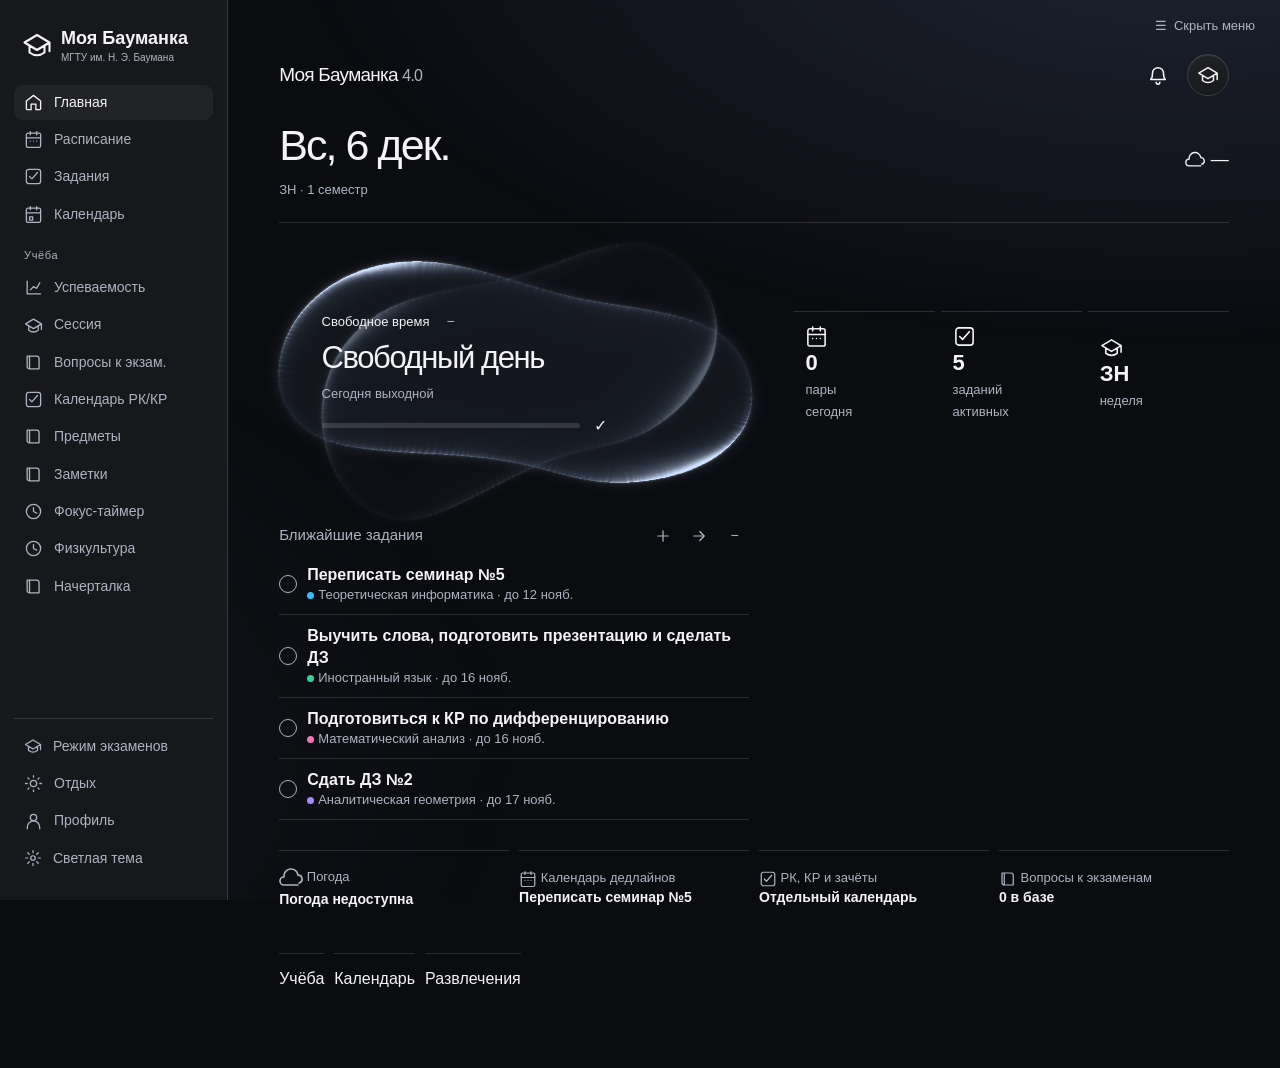
==== commit 25ba3b3b: "Add files via upload" ====
--- a/preview.html
+++ b/preview.html
@@ -1 +1 @@
-<!doctype html><html lang="ru"><head><meta charset="utf-8"><meta name="viewport" content="width=device-width,initial-scale=1,viewport-fit=cover"><meta name="theme-color" content="#0b0c10"><meta name="apple-mobile-web-app-capable" content="yes"><meta name="apple-mobile-web-app-status-bar-style" content="black-translucent"><title>Моя Бауманка · 4.0 · Liquid Glass</title><link rel="manifest" href="manifest.webmanifest"><link rel="stylesheet" href="styles.css?v=4013"><link rel="stylesheet" href="features.css?v=4013"></head><body><div id="app"></div><script src="seed.js?v=4013"></script><script src="horoscope.js?v=4013"></script><script src="app.js?v=4013" defer></script></body></html>
+<!doctype html><html lang="ru"><head><meta charset="utf-8"><meta name="viewport" content="width=device-width,initial-scale=1,viewport-fit=cover"><meta name="theme-color" content="#0b0c10"><meta name="apple-mobile-web-app-capable" content="yes"><meta name="apple-mobile-web-app-status-bar-style" content="black-translucent"><title>Моя Бауманка · 4.0 · Liquid Glass</title><link rel="manifest" href="manifest.webmanifest"><link rel="stylesheet" href="styles.css?v=4020"><link rel="stylesheet" href="features.css?v=4020"></head><body><div id="app"></div><script src="seed.js?v=4020"></script><script src="horoscope.js?v=4020"></script><script src="app.js?v=4020" defer></script></body></html>
--- a/styles.css
+++ b/styles.css
@@ -14,13 +14,13 @@
 :root[data-theme=summer]{--bg:#14212e;--accent:#ffce79}
 :root[data-theme=autumn]{--bg:#211813;--accent:#efae79}
 :root[data-theme=custom]{--bg:#10191c;--accent:var(--custom-accent);--surface:color-mix(in srgb,#283238 var(--custom-opacity),transparent)}
-[data-theme=custom] body{background-image:var(--custom-wallpaper);background-size:cover;background-attachment:fixed}
+[data-theme=custom][data-backdrop=true] body{background-image:var(--custom-wallpaper);background-size:cover;background-attachment:fixed}
 [data-density=large]{--space:20px}[data-density=normal]{--space:16px}
 *{box-sizing:border-box}html,body{margin:0;min-height:100%;background:var(--bg);color:var(--text)}body{line-height:1.38;overflow-wrap:break-word}
 button,input,select,textarea{font:inherit;color:inherit}button{cursor:pointer;border:0;background:none;padding:0;text-align:inherit;-webkit-tap-highlight-color:transparent}button:active{scale:.98}a{color:var(--accent)}
 :focus-visible{outline:2px solid var(--accent);outline-offset:3px}
 [hidden]{display:none!important}h1,h2,h3,h4,p{margin:0}h2{font-size:25px;font-weight:540;letter-spacing:-.045em}h3{font-size:17px;font-weight:550}h4,strong{font-weight:550}small,.sub,.muted,.small,.native-empty,.v2-empty{color:var(--muted)}.small,small,.sub{font-size:13px}.icon{width:22px;height:22px;stroke:currentColor;fill:none;stroke-width:1.65;stroke-linecap:round;stroke-linejoin:round;vertical-align:middle}
-.shell{width:min(100%,760px);margin:auto;padding:max(28px,env(safe-area-inset-top)) clamp(18px,5.5vw,36px) calc(104px + env(safe-area-inset-bottom));min-width:0}
+.shell{width:min(100%,760px);margin:auto;padding:28px clamp(18px,5.5vw,36px) calc(104px + env(safe-area-inset-bottom));min-width:0}
 .page,.page>*{min-width:0}.mast-actions,.row-actions,.native-head-actions,.bm34-segments{display:flex;align-items:center;gap:8px;flex-wrap:wrap}
 .icon-btn,.native-profile,.native-head-actions button,.native-card-head>button,.context-back,.btn,.v2-outline,.v2-today,.bm34-segments button,.bento-drag-handle button{border-radius:99px;background:var(--raised);padding:8px 14px;border:1px solid var(--line);font-size:13px}
 .icon-btn,.native-profile{width:42px;height:42px;display:grid;place-items:center;padding:0;background:linear-gradient(155deg,var(--raised),var(--surface));box-shadow:inset 0 1px 0 #ffffff15}
@@ -35,13 +35,13 @@
 .native-dashboard{display:flex;flex-direction:column;gap:20px}.native-mast{display:grid;grid-template-columns:1fr auto;align-items:center;gap:25px 8px}.mast-brand{font-size:19px;letter-spacing:-.04em}.mast-brand small{font-size:16px}.native-mast .mast-actions{justify-self:end}.mast-actions [aria-pressed=false]{background:none;border-color:transparent;box-shadow:none}.date-block h2{font-size:clamp(29px,7.8vw,43px);font-weight:440;line-height:1.2;margin-bottom:6px}.date-block h2::first-letter{text-transform:uppercase}.date-block button,.date-block>span{font-size:13px;color:var(--muted)}.mast-weather{display:flex;align-items:center;justify-content:flex-end;gap:6px;font-size:18px}
 .native-live{position:relative;isolation:isolate;display:flex;flex-direction:column;justify-content:center;min-height:clamp(225px,58vw,315px);padding:30px 12%;margin:0 -3%;gap:7px}
 .native-live:before,.native-live:after{content:"";position:absolute;inset:-6% -2%;background:url(lens.png) center/100% 100% no-repeat;pointer-events:none;z-index:-1}
-.native-live:before{transform:rotate(-31deg) scale(.87,1.08);opacity:.38}.native-live:after{animation:float-lens 11s ease-in-out infinite alternate}
-@keyframes float-lens{from{transform:rotate(-2deg) scale(.99)}to{transform:rotate(2deg) scale(1.018,.98)}}
+.native-live:before{transform:rotate(-31deg) scale(.87,1.08);opacity:.38;animation:drift-rear 8s ease-in-out infinite alternate}.native-live:after{animation:float-lens 5.5s ease-in-out infinite alternate}
+@keyframes float-lens{from{transform:translate3d(-3px,-7px,0) rotate(-4deg) scale(.985,1.02)}to{transform:translate3d(4px,7px,0) rotate(4deg) scale(1.025,.98)}}
 .native-live-title,.native-subject p{font-size:13px}.native-subject{align-self:start;max-width:100%}.native-subject h3{font-size:clamp(21px,5.7vw,31px);line-height:1.12;letter-spacing:-.045em;font-weight:480;text-wrap:balance;overflow-wrap:anywhere}.native-subject p{margin-top:9px;color:var(--muted)}.orb-bottom{display:flex;align-items:center;gap:14px;margin-top:5px}.orb-bottom strong{font-size:16px;white-space:nowrap}.native-progress{height:5px;border-radius:8px;background:var(--line);width:67%;overflow:hidden}.native-progress i{display:block;height:100%;background:var(--text);border-radius:inherit}.orb-due{font-size:11px;color:var(--muted)}.native-live-title .bm34-fold{margin-left:12px}
 .native-card-head{margin-bottom:6px;justify-content:flex-start;color:var(--muted)}.native-card-head h3{font-weight:450;font-size:15px;flex:1}.native-card-head button,.native-head-actions button,.bm34-fold{background:none;border:0;padding:3px 5px;color:var(--muted);font-size:14px}.native-schedule-row{display:grid;position:relative;width:100%;gap:3px;padding:12px 24px 12px 33px}.native-schedule-row:before,.v2-timeline-marker i{content:"";border:1px solid var(--muted);border-radius:50%;width:10px;height:10px;background:var(--bg);position:absolute;left:4px;top:22px}.native-schedule-row:after{content:"›";position:absolute;right:5px;top:12px;color:var(--muted);font-size:22px}.native-schedule-row+.native-schedule-row{border-top:1px solid var(--line)}.native-schedule-list{position:relative}.native-schedule-list:before{content:"";position:absolute;left:9px;top:26px;bottom:32px;border-left:1px solid var(--line)}
 .native-task-row{display:flex;align-items:center;gap:10px;border-bottom:1px solid var(--line);padding:10px 0}.native-task-open{flex:1}.native-task-open small,.native-extra strong,.native-timer small{display:block}.native-checkbox,.v2-check{width:18px;height:18px;border:1px solid var(--muted);border-radius:50%;flex:none}.ld-stat{border-top:1px solid var(--line);text-align:left}.ld-stat strong{display:block;font-size:22px}.ld-stat span,.native-extra span{font-size:13px;color:var(--muted)}.native-extras,.native-links{display:grid;grid-template-columns:1fr 1fr;gap:10px}.native-extra,.native-links button,.fun-profile-link{padding:14px 0;border-top:1px solid var(--line)}.native-extra strong{font-size:14px}.native-links{display:flex;flex-wrap:wrap}.bento-drag-handle{display:flex;gap:6px;align-items:center;touch-action:none;cursor:grab;padding:8px;background:var(--surface);font-size:13px}.bento-drop-target{outline:2px dashed var(--accent)}.bm34-collapsed>:not(.native-card-head,.native-live-title){display:none}.native-live.bm34-collapsed{min-height:80px}.bm34-wide{grid-column:1/-1}
 .v2-page-heading{margin-bottom:20px}.v2-page-heading h2{font-size:27px;font-weight:500}.schedule-mode,.v2-segments{display:flex;gap:8px;margin-bottom:22px}.schedule-mode{gap:0;background:var(--surface);border-radius:99px;border:1px solid var(--line)}.schedule-mode button,.v2-segments button{flex:1;text-align:center;padding:8px 5px;border:1px solid transparent;border-radius:99px;font-size:13px;color:var(--muted)}.v2-segments button{background:var(--surface);border-color:var(--line);white-space:nowrap}.schedule-mode .selected,.v2-segments .selected,.v2-day.is-current,.v2-study-menu .selected{background:linear-gradient(135deg,var(--raised),var(--surface));border-color:color-mix(in srgb,var(--text) 42%,transparent);color:var(--text);box-shadow:inset 0 1px 3px #ffffff18}
-.v2-weekbar{display:grid;grid-template-columns:1fr;align-items:center}.v2-days{display:grid;grid-template-columns:repeat(7,minmax(0,1fr));gap:3px}.v2-day{text-align:center;border-radius:16px;border:1px solid transparent;padding:6px 0;display:grid;gap:2px}.v2-day span{text-transform:uppercase;font-size:11px;color:var(--muted)}.v2-day strong{font-size:18px;font-weight:450}.v2-week-arrow{display:none}.v2-week-arrow:first-child svg{rotate:180deg}
+.v2-weekbar{display:grid;grid-template-columns:1fr;align-items:center}.v2-days{display:grid;grid-template-columns:repeat(7,minmax(0,1fr));gap:3px}.v2-day{text-align:center;border-radius:16px;border:1px solid transparent;padding:6px 0;display:grid;gap:2px}.v2-day span{text-transform:uppercase;font-size:11px;color:var(--muted)}.v2-day strong{font-size:18px;font-weight:450}.week-range{display:flex;align-items:center;justify-content:space-between;gap:12px;margin:-8px 0 6px;color:var(--muted);font-size:14px}.v2-week-arrow{display:grid;place-items:center;width:44px;height:40px;border-radius:12px}.v2-week-arrow:first-child svg{rotate:180deg}
 .v2-timeline{position:relative;margin:17px 0 12px}.v2-lesson{display:grid;grid-template-columns:32px minmax(0,1fr);position:relative}.v2-timeline-marker{position:relative}.v2-timeline-marker:before{content:"";position:absolute;left:9px;top:0;bottom:0;border-left:1px solid var(--line)}.v2-lesson:first-child .v2-timeline-marker:before{top:50%}.v2-lesson:last-of-type .v2-timeline-marker:before{bottom:50%}.v2-timeline-marker i{top:calc(50% - 6px);height:13px;width:13px;left:3px}.is-live .v2-timeline-marker i{background:var(--accent);border-color:var(--accent);box-shadow:0 0 14px color-mix(in srgb,var(--accent) 55%,transparent)}.is-past .v2-lesson-info{color:var(--muted)}.v2-time,.subject-chevron{display:none}.v2-lesson-info{padding:var(--space) 0;border-bottom:1px solid var(--line)}.v2-lesson-top,.v2-lesson-info p{color:var(--muted);font-size:13px}.v2-lesson-info h4{font-size:17px;letter-spacing:-.025em;font-weight:480;margin:2px 0}.v2-lesson-top b{color:var(--accent);margin-left:8px;font-weight:500}.v2-lesson-delete{color:var(--muted);float:right;font-size:12px}.live-clock-line{position:absolute;left:0;pointer-events:none}.live-clock-time{position:absolute;transform:translateY(-50%);font-size:9px;background:var(--bg);color:var(--accent)}.v2-schedule-head,.v2-footer-actions{color:var(--muted);font-size:12px;margin:15px 0}.v2-footer-actions{display:flex;align-items:center;flex-wrap:wrap;gap:8px}.v2-schedule-head h3{font-size:14px}
 .v2-task-row{display:grid;grid-template-columns:1fr 25px;align-items:center;gap:5px 10px;padding:var(--space) 0 var(--space) 21px;position:relative;border-bottom:1px solid var(--line);touch-action:pan-y}.v2-task-row:before{content:"";position:absolute;left:1px;top:var(--space);bottom:var(--space);width:4px;border-radius:2px;background:var(--task-color)}.v2-check{grid-column:2;grid-row:1;align-self:end;justify-self:end;color:var(--task-color)}.v2-check:after{content:"";position:absolute;width:34px;height:32px;right:-5px;bottom:5px}.v2-check svg{width:14px;height:14px}.v2-task-copy{grid-area:1 / 1 / 2 / 3;pointer-events:none}.v2-task-copy button{pointer-events:auto}.lg4-task-meta{display:flex;justify-content:space-between;gap:8px;font-size:15px}.lg4-task-meta time{font-size:12px;white-space:nowrap;color:var(--muted)}.task-title{display:block;width:calc(100% - 32px);font-size:15px;margin-top:3px}.v2-task-row:has(.is-done) .task-title{color:var(--muted);text-decoration:line-through}.task-filters{margin-bottom:12px}.task-thumbs{display:flex;gap:5px;flex-wrap:wrap;margin-top:6px}.task-thumbs img{width:50px;height:50px;object-fit:cover;border-radius:7px}.task-thumb-edit{position:relative}.task-thumb-edit button{position:absolute;right:0;top:0;background:var(--bg);border-radius:50%;padding:0 5px}.photo-lightbox-img{max-width:100%;max-height:70vh;object-fit:contain}
 /* Floating controls are siblings of the scrolling document content. */
@@ -60,9 +60,9 @@
 @keyframes enter{from{opacity:.4;transform:translateY(6px)}to{opacity:1;transform:none}}
 .page-enter>.page,.sheet,.v2-timeline,.v2-study-body{animation:enter .19s ease-out}.bento-dragging{opacity:.65}
 @media(max-width:500px){#note-editor{grid-template-columns:minmax(0,1fr)}.sheet .form-grid{gap:10px}.sheet .form-grid>label:first-child:has(input[name=title]){grid-column:1/-1}.sheet .form-grid>label:has(select[name=sub]){grid-column:1/-1}}
-@media(min-width:800px){.shell{padding-top:38px}.v2-weekbar{grid-template-columns:32px 1fr 32px}.v2-week-arrow{display:grid;place-items:center}.v2-day{padding:9px}.v2-study-menu{grid-template-columns:repeat(4,1fr)}}
+@media(min-width:800px){.shell{padding-top:38px}.v2-week-arrow{display:grid;place-items:center}.v2-day{padding:9px}.v2-study-menu{grid-template-columns:repeat(4,1fr)}}
 @media(min-width:960px){
- #nova-nav{display:none}#app{--rail:228px;padding-left:var(--rail)}.bm34-sidebar #app{--rail:68px}
+ #nova-nav{display:none}#app{--rail:228px;padding-left:var(--rail)}.bm34-sidebar #app{--rail:0px}.bm34-sidebar #bm-desktop{display:none}.bm34-sidebar .shell,.bm34-sidebar .shell .v2-screen,.bm34-sidebar .shell .bm342-settings,.bm34-sidebar .shell .fun-page{width:100%;max-width:none}
  #bm-desktop{display:flex;flex-direction:column;position:fixed;inset:0 auto 0 0;width:var(--rail);overflow-y:auto;scrollbar-width:thin;padding:24px 14px;background:var(--surface);border-right:1px solid var(--line);z-index:4}
  .bm-brand{display:flex;align-items:center;gap:9px;padding:2px 8px 20px}.bm-brand strong,.bm-brand small{display:block}.bm-brand strong{font-size:18px}.bm-brand small{font-size:10px}.bm-nav-group,.bm-nav-footer{display:grid;gap:2px}.bm-nav-label{padding:16px 10px 7px}.bm-nav-footer{margin-top:auto;border-top:1px solid var(--line);padding-top:10px}
  #bm-desktop button{display:flex;align-items:center;gap:11px;width:100%;padding:8px 10px;border-radius:9px;color:var(--muted);font-size:14px}#bm-desktop button.selected{background:var(--raised);color:var(--text)}
@@ -75,3 +75,26 @@
 .shell{transition:transform .18s ease-out}.shell.edge-tracking{transition:none}
 .day.has{position:relative}.day.has:after{content:"";position:absolute;bottom:4px;left:calc(50% - 2px);width:4px;height:4px;border-radius:50%;background:var(--accent)}.day.has-ctrl:after{background:#ec91a4}.list-row .body small{display:block}.v2-task-row .v2-check{z-index:1}.subject>.between{flex-wrap:wrap}.theme-choice small{font-size:11px}.bm34-fold{min-width:24px}
 @media(max-width:959px){.native-dashboard{overflow-x:clip;padding-inline:4px;margin-inline:-4px}.native-live{min-height:clamp(240px,73vw,350px);margin-inline:-2%}.native-subject h3{max-width:13em;font-size:clamp(22px,6.3vw,32px)}}
+
+@keyframes drift-rear{to{transform:translate3d(-5px,5px,0) rotate(-19deg) scale(.94,1.025)}}
+@media(update:slow){.native-live:before{animation:none}}
+:root{--haze:var(--accent);--reflection:#778aa5}
+[data-theme=rose],[data-theme=gta6],[data-theme=alt]{--reflection:#a896ff}
+[data-theme=forest],[data-theme=spring],[data-theme=ocean]{--reflection:#62afb4}
+[data-theme=sand],[data-theme=summer],[data-theme=autumn],[data-theme=ember]{--reflection:#db9a66}
+[data-backdrop=true] body::before{content:"";pointer-events:none;position:fixed;inset:0;background:radial-gradient(ellipse 85% 58% at 92% -9%,color-mix(in srgb,var(--haze) 15%,transparent),transparent 82%),radial-gradient(ellipse 76% 66% at -20% 84%,color-mix(in srgb,var(--reflection) 10%,transparent),transparent 80%);}
+#app{position:relative}
+.study-groups{display:grid;gap:24px}.study-groups h3{color:var(--muted);font-size:14px;font-weight:500;margin:0 0 5px}
+.study-groups .v2-study-menu{display:flex;flex-direction:column;gap:0}
+.study-groups .v2-study-menu button{width:100%;border:0;border-bottom:1px solid var(--line);border-radius:0;padding:13px 2px;gap:12px;font-size:16px}
+.study-groups button .icon{color:var(--accent)}.study-groups button span:last-child{margin-left:auto;color:var(--muted)}
+.study-detail>.context-back{margin-bottom:10px}.study-detail .section-head:first-child{margin-top:10px}
+@media(min-width:960px){.study-groups{grid-template-columns:repeat(3,minmax(0,1fr));gap:24px}.bm34-desktop-toggle{font-size:13px}}
+@media(max-width:959px){
+ html,body{width:100%;height:100%;min-height:0;overflow:hidden;overscroll-behavior-x:none}
+ #app{position:fixed;inset:0;overflow:hidden}
+ #page-scroll{position:absolute;inset:env(safe-area-inset-top,0px) 0 0;overflow-y:auto;overflow-x:hidden;overscroll-behavior:contain;scrollbar-width:none}
+ .shell{padding-top:26px;padding-left:max(env(safe-area-inset-left),clamp(18px,5.5vw,36px));padding-right:max(env(safe-area-inset-right),clamp(18px,5.5vw,36px))}
+ .bm341-modal-open #page-scroll{overflow:hidden}
+ .nav{height:64px}.nav button{min-width:0}
+}
